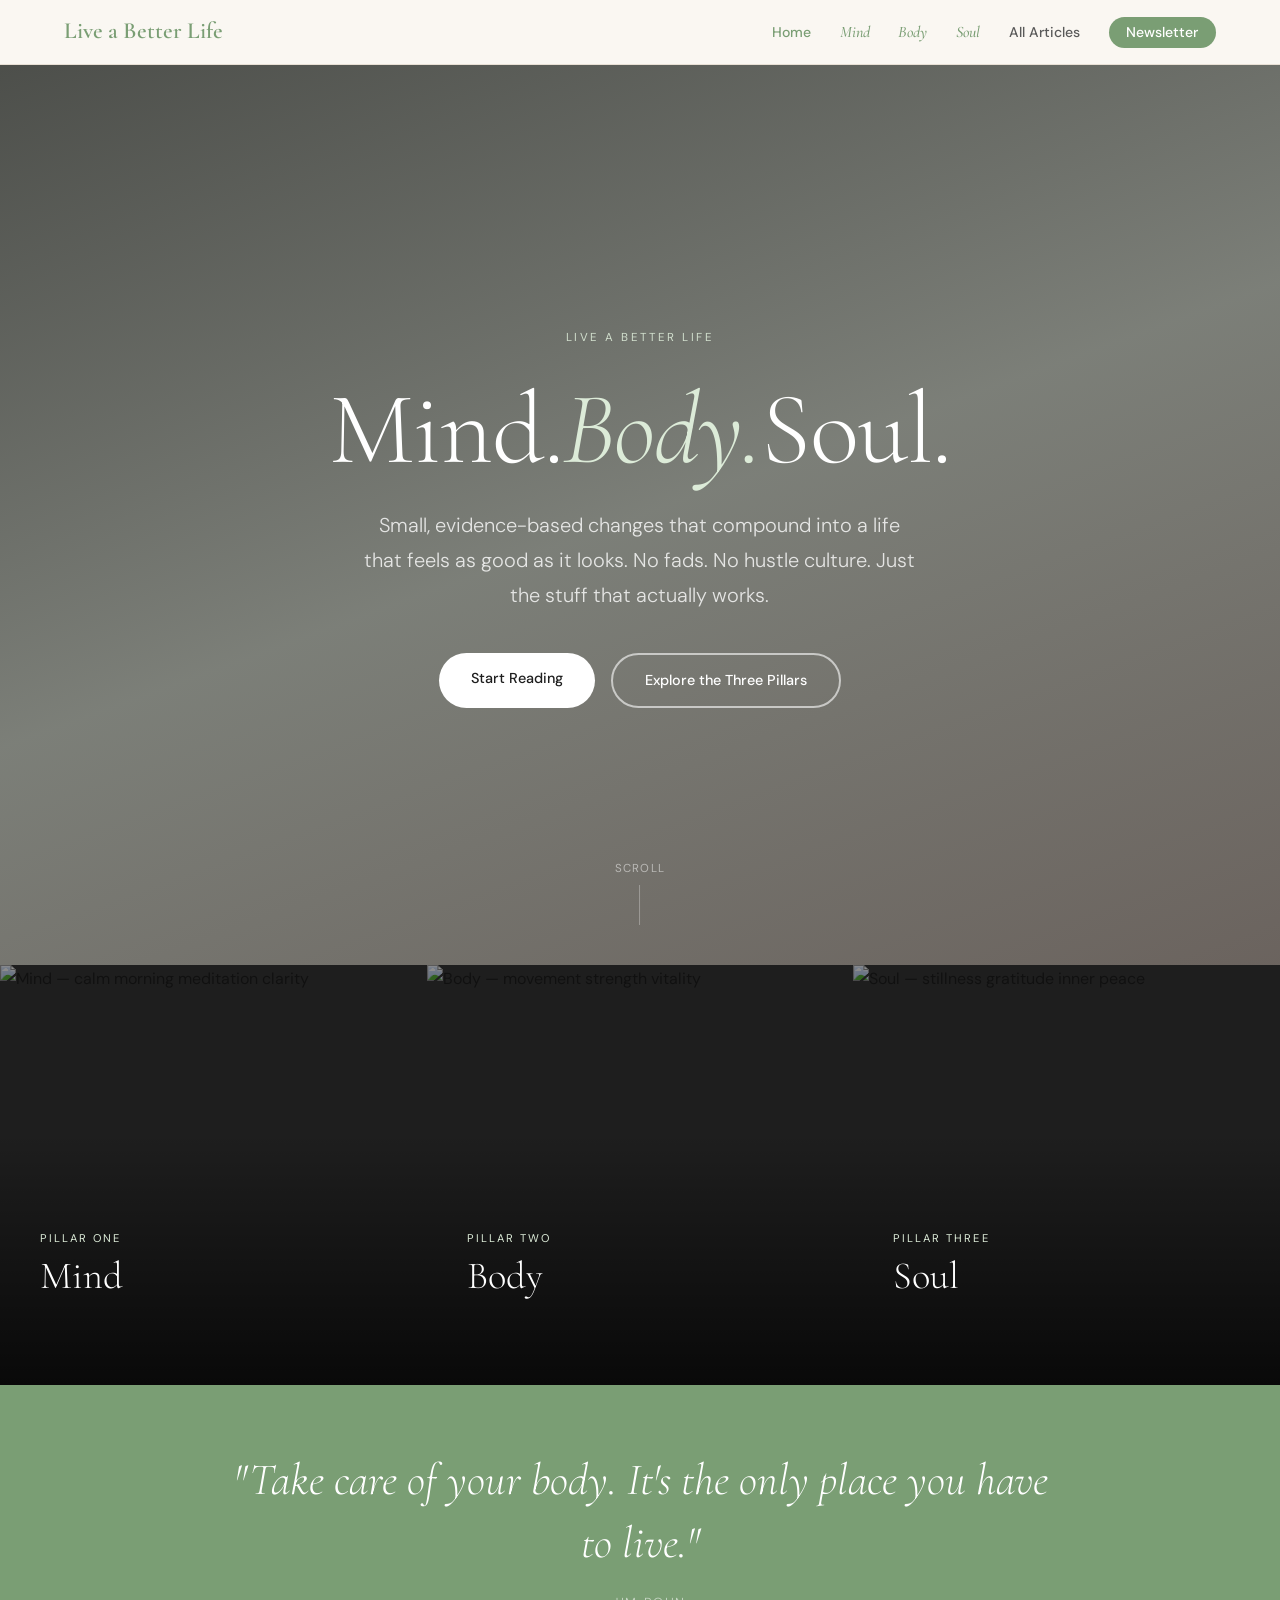
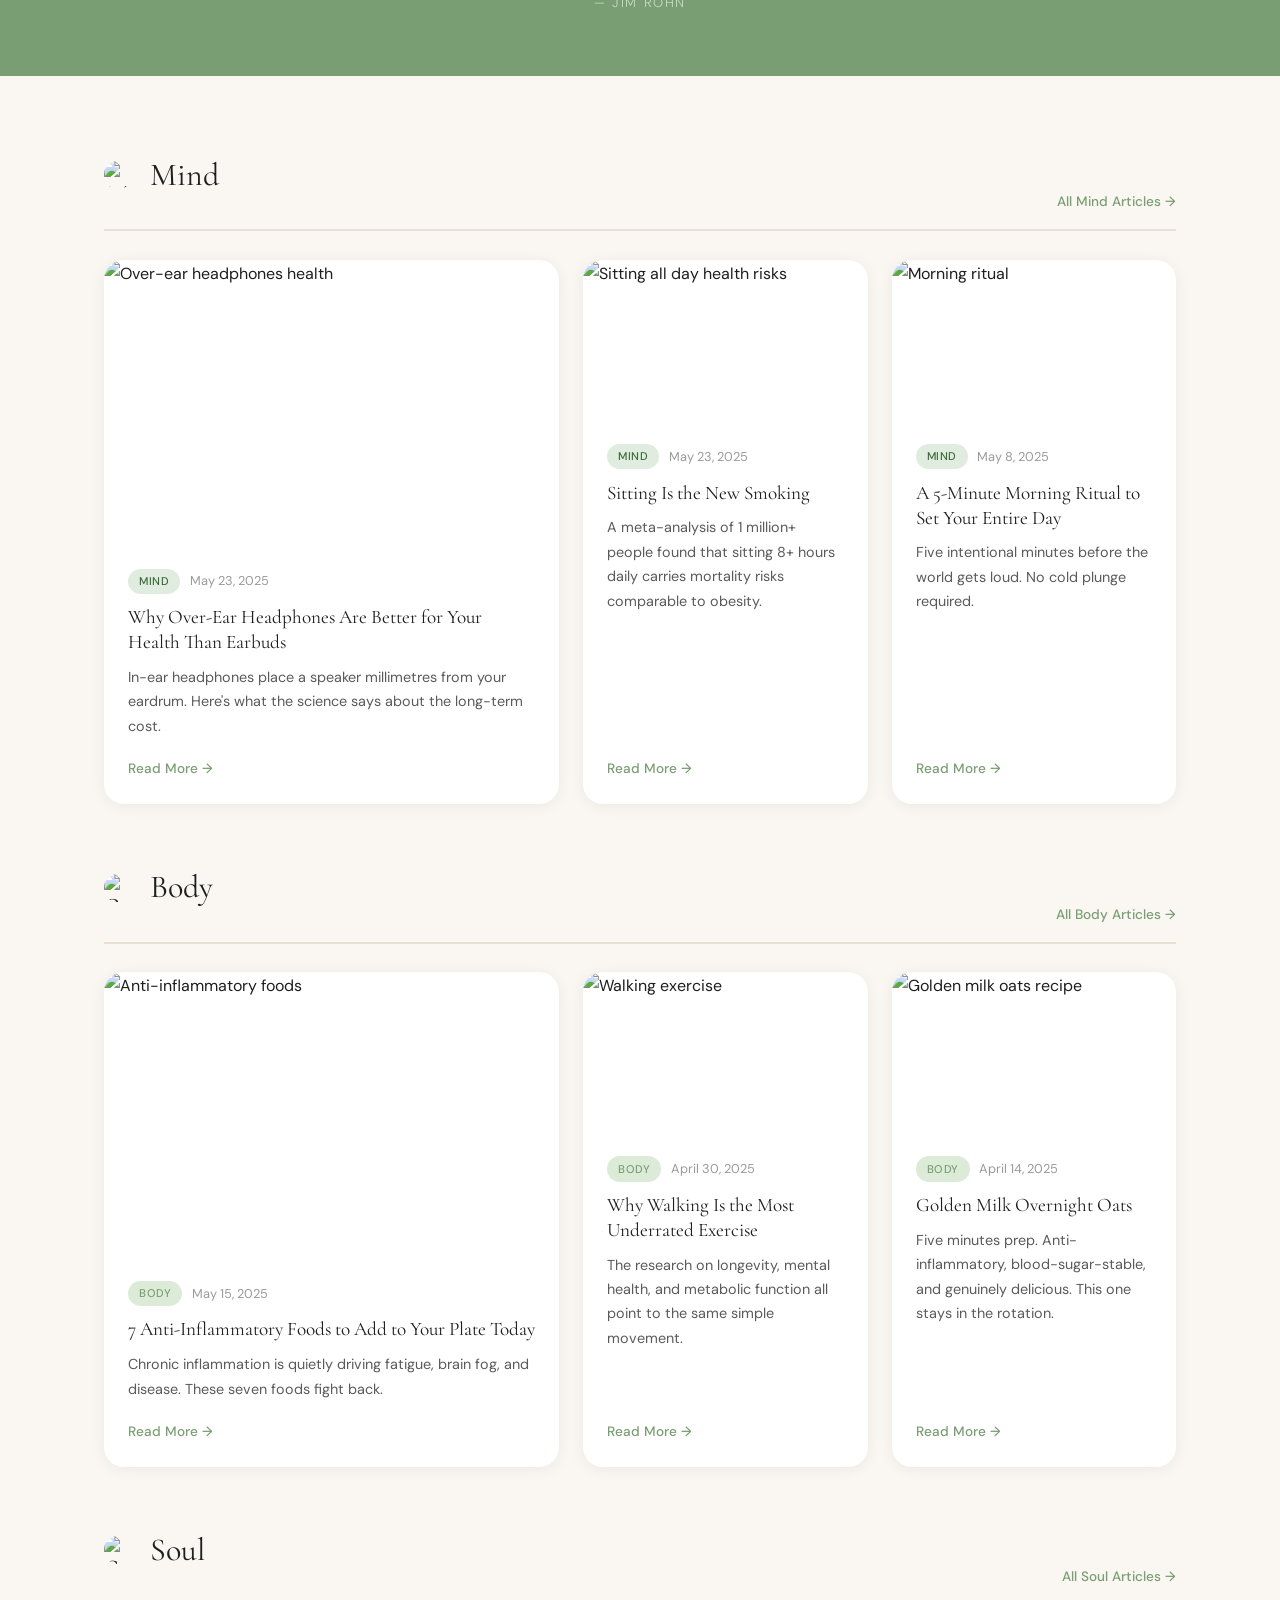
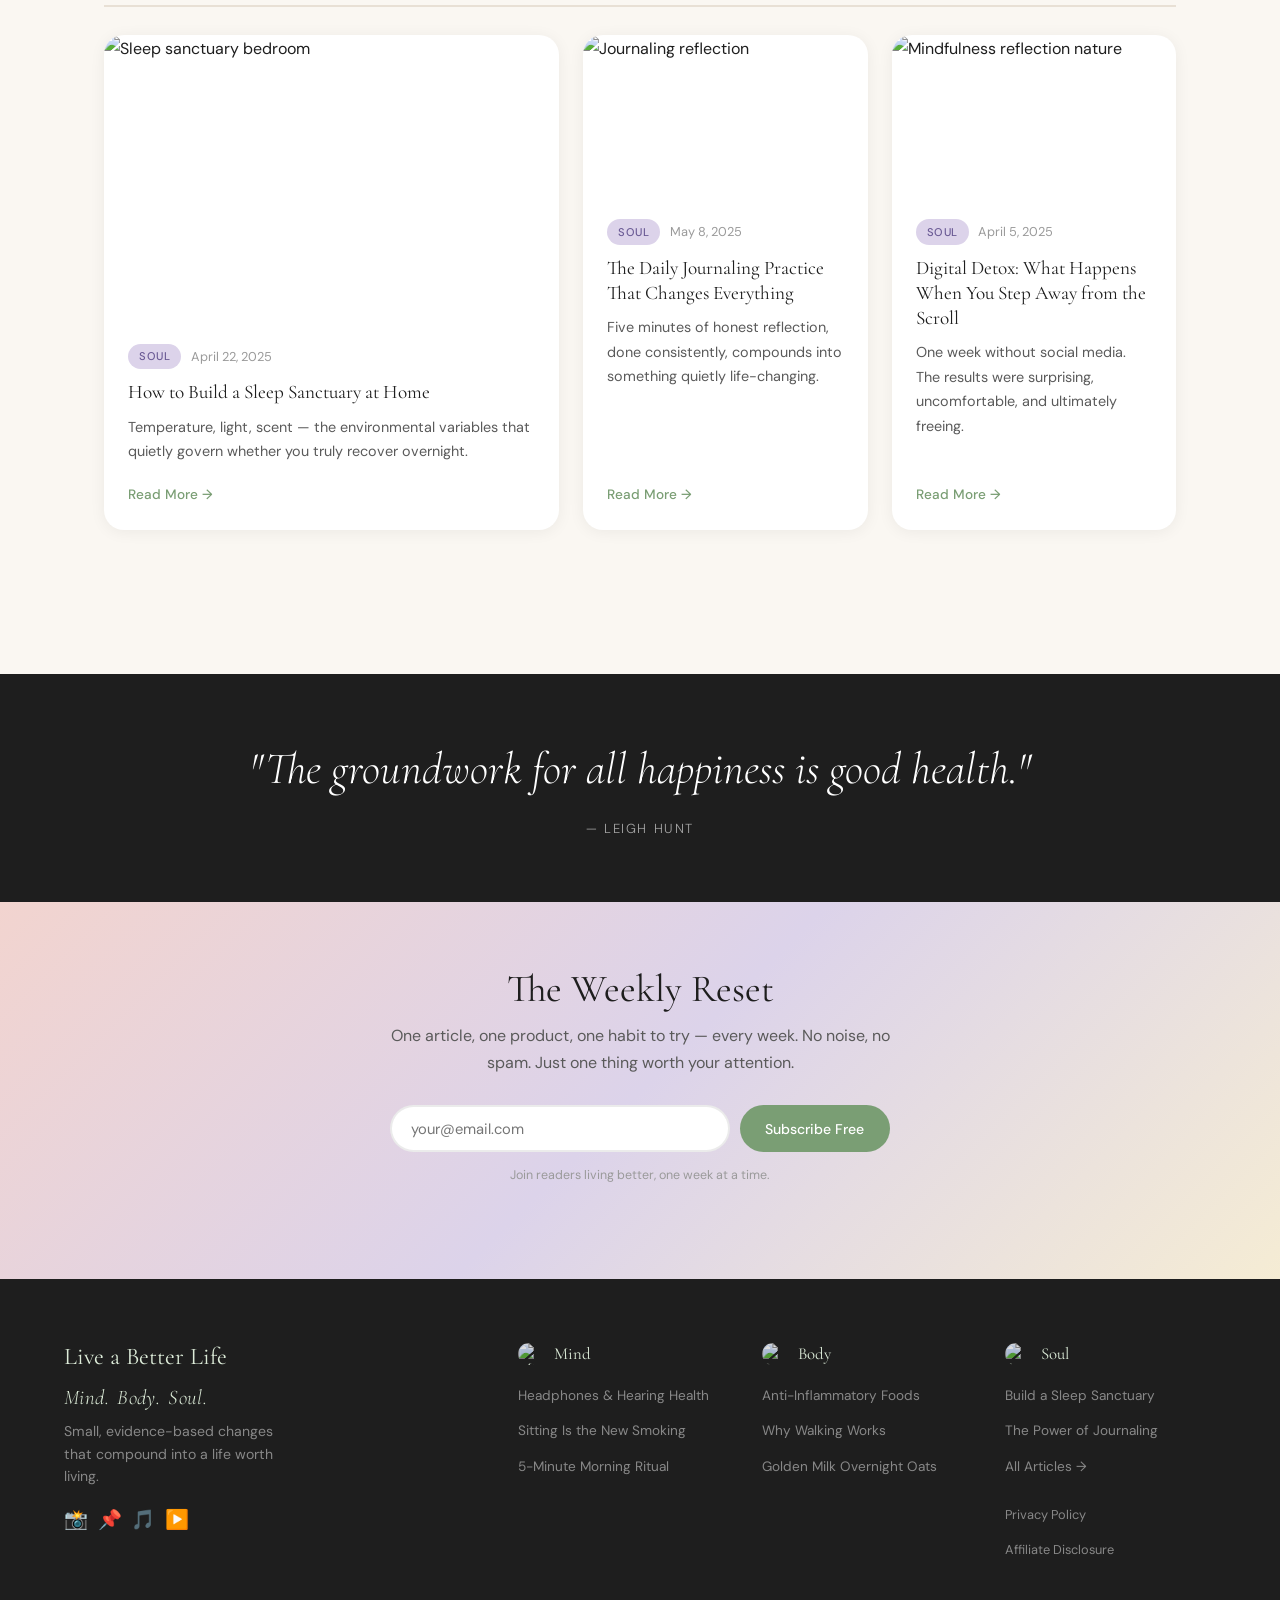
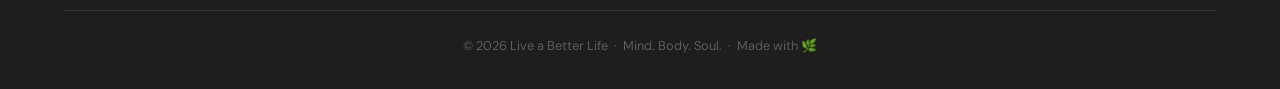
==== index.html @ d1e1efb1 "1.3" ====
<!DOCTYPE html>
<html lang="en">
<head>
  <meta charset="UTF-8" />
  <meta name="viewport" content="width=device-width, initial-scale=1.0" />
  <title>Live a Better Life — Mind. Body. Soul.</title>
  <meta name="description" content="Evidence-based articles on nourishing your mind, strengthening your body, and feeding your soul. Practical wellness for real people." />
  <meta property="og:type" content="website" />
  <meta property="og:title" content="Live a Better Life — Mind. Body. Soul." />
  <meta property="og:description" content="Evidence-based articles on nourishing your mind, strengthening your body, and feeding your soul." />
  <meta property="og:image" content="https://images.unsplash.com/photo-1470252649378-9c29740c9fa8?w=1200&q=80" />
  <meta property="og:site_name" content="Live a Better Life" />
  <meta name="twitter:card" content="summary_large_image" />
  <meta name="twitter:title" content="Live a Better Life — Mind. Body. Soul." />
  <meta name="twitter:description" content="Evidence-based articles on nourishing your mind, strengthening your body, and feeding your soul." />
  <meta name="twitter:image" content="https://images.unsplash.com/photo-1470252649378-9c29740c9fa8?w=1200&q=80" />
  <link rel="icon" href="data:image/svg+xml,<svg xmlns='http://www.w3.org/2000/svg' viewBox='0 0 100 100'><text y='.9em' font-size='90'>🌿</text></svg>" />
  <link rel="stylesheet" href="css/style.css" />
  <link href="https://fonts.googleapis.com/css2?family=Cormorant+Garamond:ital,wght@0,300;0,400;0,600;1,300;1,400&family=DM+Sans:wght@300;400;500&display=swap" rel="stylesheet" />
</head>
<body>

  <!-- NAV -->
  <nav class="nav">
    <div class="nav-inner">
      <a href="index.html" class="nav-logo">Live a Better Life</a>
      <ul class="nav-links">
        <li><a href="index.html" class="active">Home</a></li>
        <li><a href="blog.html?cat=mind" class="nav-mbs">Mind</a></li>
        <li><a href="blog.html?cat=body" class="nav-mbs">Body</a></li>
        <li><a href="blog.html?cat=soul" class="nav-mbs">Soul</a></li>
        <li><a href="blog.html">All Articles</a></li>
        <li><a href="#newsletter" class="nav-cta">Newsletter</a></li>
      </ul>
      <button class="nav-hamburger" id="hamburger">&#9776;</button>
    </div>
  </nav>

  <!-- FULL-SCREEN HERO -->
  <section class="mbs-hero">
    <div class="mbs-hero-bg" style="background-image: url('https://images.unsplash.com/photo-1470252649378-9c29740c9fa8?w=1800&q=85&fit=crop');"></div>
    <div class="mbs-hero-overlay"></div>
    <div class="mbs-hero-content">
      <span class="mbs-eyebrow">Live a Better Life</span>
      <h1>Mind.<em>Body.</em>Soul.</h1>
      <p class="mbs-hero-tagline">Small, evidence-based changes that compound into a life that feels as good as it looks. No fads. No hustle culture. Just the stuff that actually works.</p>
      <div class="mbs-hero-btns">
        <a href="#articles" class="btn-hero-primary">Start Reading</a>
        <a href="#pillars" class="btn-hero-outline">Explore the Three Pillars</a>
      </div>
    </div>
    <div class="mbs-hero-scroll">Scroll</div>
  </section>

  <!-- MIND BODY SOUL PILLARS -->
  <section class="mbs-pillars" id="pillars">

    <a href="blog.html?cat=mind" class="mbs-pillar">
      <img src="https://images.unsplash.com/photo-1506126613408-eca07ce68773?w=900&q=85&fit=crop&crop=center" alt="Mind — calm morning meditation clarity" />
      <div class="mbs-pillar-overlay">
        <p class="mbs-pillar-label">Pillar One</p>
        <h2 class="mbs-pillar-title">Mind</h2>
        <p class="mbs-pillar-desc">How you think determines how you live. Articles on focus, productivity, mental clarity, and the habits that protect your most valuable asset — your attention.</p>
        <span class="mbs-pillar-link">Explore Mind Articles →</span>
      </div>
    </a>

    <a href="blog.html?cat=body" class="mbs-pillar">
      <img src="https://images.unsplash.com/photo-1571019613454-1cb2f99b2d8b?w=900&q=85&fit=crop&crop=center" alt="Body — movement strength vitality" />
      <div class="mbs-pillar-overlay">
        <p class="mbs-pillar-label">Pillar Two</p>
        <h2 class="mbs-pillar-title">Body</h2>
        <p class="mbs-pillar-desc">Your body is the vehicle for everything. Nutrition, movement, sleep, and recovery — the fundamentals that most people overlook and everyone needs.</p>
        <span class="mbs-pillar-link">Explore Body Articles →</span>
      </div>
    </a>

    <a href="blog.html?cat=soul" class="mbs-pillar">
      <img src="https://images.unsplash.com/photo-1474540412665-1cdae210ae6b?w=900&q=85&fit=crop&crop=center" alt="Soul — stillness gratitude inner peace" />
      <div class="mbs-pillar-overlay">
        <p class="mbs-pillar-label">Pillar Three</p>
        <h2 class="mbs-pillar-title">Soul</h2>
        <p class="mbs-pillar-desc">Purpose, gratitude, reflection, and the art of slowing down. The practices that connect you to what matters most — and make the rest feel lighter.</p>
        <span class="mbs-pillar-link">Explore Soul Articles →</span>
      </div>
    </a>

  </section>

  <!-- IMPACT QUOTE -->
  <div class="mbs-quote-strip">
    <blockquote>
      "Take care of your body. It's the only place you have to live."
      <cite>— Jim Rohn</cite>
    </blockquote>
  </div>

  <!-- ARTICLES BY CATEGORY -->
  <section class="mbs-articles-section" id="articles">

    <!-- MIND -->
    <div class="mbs-category-block">
      <div class="mbs-category-header">
        <h2><img src="https://images.unsplash.com/photo-1506126613408-eca07ce68773?w=48&h=48&fit=crop&crop=center" alt="Mind" style="width:28px;height:28px;border-radius:50%;object-fit:cover;vertical-align:middle;margin-right:8px;"> Mind</h2>
        <a href="blog.html?cat=mind" class="mbs-see-all">All Mind Articles →</a>
      </div>
      <div class="mbs-articles-row">
        <a href="blog-post-6.html" class="article-card fade-in">
          <img src="https://images.unsplash.com/photo-1505740420928-5e560c06d30e?w=700&q=80&fit=crop" alt="Over-ear headphones health" />
          <div class="article-card-body">
            <div class="article-card-meta">
              <span class="blog-category work">Mind</span>
              <span class="blog-date">May 23, 2025</span>
            </div>
            <h3>Why Over-Ear Headphones Are Better for Your Health Than Earbuds</h3>
            <p>In-ear headphones place a speaker millimetres from your eardrum. Here's what the science says about the long-term cost.</p>
            <span class="read-more">Read More →</span>
          </div>
        </a>
        <a href="blog-post-7.html" class="article-card fade-in">
          <img src="https://images.unsplash.com/photo-1497366216548-37526070297c?w=500&q=80&fit=crop" alt="Sitting all day health risks" />
          <div class="article-card-body">
            <div class="article-card-meta">
              <span class="blog-category work">Mind</span>
              <span class="blog-date">May 23, 2025</span>
            </div>
            <h3>Sitting Is the New Smoking</h3>
            <p>A meta-analysis of 1 million+ people found that sitting 8+ hours daily carries mortality risks comparable to obesity.</p>
            <span class="read-more">Read More →</span>
          </div>
        </a>
        <a href="blog-post-2.html" class="article-card fade-in">
          <img src="https://images.unsplash.com/photo-1506126613408-eca07ce68773?w=500&q=80&fit=crop" alt="Morning ritual" />
          <div class="article-card-body">
            <div class="article-card-meta">
              <span class="blog-category work">Mind</span>
              <span class="blog-date">May 8, 2025</span>
            </div>
            <h3>A 5-Minute Morning Ritual to Set Your Entire Day</h3>
            <p>Five intentional minutes before the world gets loud. No cold plunge required.</p>
            <span class="read-more">Read More →</span>
          </div>
        </a>
      </div>
    </div>

    <!-- BODY -->
    <div class="mbs-category-block">
      <div class="mbs-category-header">
        <h2><img src="https://images.unsplash.com/photo-1571019613454-1cb2f99b2d8b?w=48&h=48&fit=crop&crop=center" alt="Body" style="width:28px;height:28px;border-radius:50%;object-fit:cover;vertical-align:middle;margin-right:8px;"> Body</h2>
        <a href="blog.html?cat=body" class="mbs-see-all">All Body Articles →</a>
      </div>
      <div class="mbs-articles-row">
        <a href="blog-post-1.html" class="article-card fade-in">
          <img src="https://images.unsplash.com/photo-1512621776951-a57141f2eefd?w=700&q=80&fit=crop" alt="Anti-inflammatory foods" />
          <div class="article-card-body">
            <div class="article-card-meta">
              <span class="blog-category">Body</span>
              <span class="blog-date">May 15, 2025</span>
            </div>
            <h3>7 Anti-Inflammatory Foods to Add to Your Plate Today</h3>
            <p>Chronic inflammation is quietly driving fatigue, brain fog, and disease. These seven foods fight back.</p>
            <span class="read-more">Read More →</span>
          </div>
        </a>
        <a href="blog-post-3.html" class="article-card fade-in">
          <img src="https://images.unsplash.com/photo-1476480862126-209bfaa8edc8?w=500&q=80&fit=crop" alt="Walking exercise" />
          <div class="article-card-body">
            <div class="article-card-meta">
              <span class="blog-category">Body</span>
              <span class="blog-date">April 30, 2025</span>
            </div>
            <h3>Why Walking Is the Most Underrated Exercise</h3>
            <p>The research on longevity, mental health, and metabolic function all point to the same simple movement.</p>
            <span class="read-more">Read More →</span>
          </div>
        </a>
        <a href="blog-post-5.html" class="article-card fade-in">
          <img src="https://images.unsplash.com/photo-1571748982800-fa51082c2224?w=500&q=80&fit=crop" alt="Golden milk oats recipe" />
          <div class="article-card-body">
            <div class="article-card-meta">
              <span class="blog-category">Body</span>
              <span class="blog-date">April 14, 2025</span>
            </div>
            <h3>Golden Milk Overnight Oats</h3>
            <p>Five minutes prep. Anti-inflammatory, blood-sugar-stable, and genuinely delicious. This one stays in the rotation.</p>
            <span class="read-more">Read More →</span>
          </div>
        </a>
      </div>
    </div>

    <!-- SOUL -->
    <div class="mbs-category-block">
      <div class="mbs-category-header">
        <h2><img src="https://images.unsplash.com/photo-1474540412665-1cdae210ae6b?w=48&h=48&fit=crop&crop=center" alt="Soul" style="width:28px;height:28px;border-radius:50%;object-fit:cover;vertical-align:middle;margin-right:8px;"> Soul</h2>
        <a href="blog.html?cat=soul" class="mbs-see-all">All Soul Articles →</a>
      </div>
      <div class="mbs-articles-row">
        <a href="blog-post-4.html" class="article-card fade-in">
          <img src="https://images.unsplash.com/photo-1631049307264-da0ec9d70304?w=700&q=80&fit=crop" alt="Sleep sanctuary bedroom" />
          <div class="article-card-body">
            <div class="article-card-meta">
              <span class="blog-category mindfulness">Soul</span>
              <span class="blog-date">April 22, 2025</span>
            </div>
            <h3>How to Build a Sleep Sanctuary at Home</h3>
            <p>Temperature, light, scent — the environmental variables that quietly govern whether you truly recover overnight.</p>
            <span class="read-more">Read More →</span>
          </div>
        </a>
        <a href="blog-post-2.html" class="article-card fade-in">
          <img src="https://images.unsplash.com/photo-1544716278-ca5e3f4abd8c?w=500&q=80&fit=crop" alt="Journaling reflection" />
          <div class="article-card-body">
            <div class="article-card-meta">
              <span class="blog-category mindfulness">Soul</span>
              <span class="blog-date">May 8, 2025</span>
            </div>
            <h3>The Daily Journaling Practice That Changes Everything</h3>
            <p>Five minutes of honest reflection, done consistently, compounds into something quietly life-changing.</p>
            <span class="read-more">Read More →</span>
          </div>
        </a>
        <a href="blog-post-4.html" class="article-card fade-in">
          <img src="https://images.unsplash.com/photo-1499209974431-9dddcece7f88?w=500&q=80&fit=crop" alt="Mindfulness reflection nature" />
          <div class="article-card-body">
            <div class="article-card-meta">
              <span class="blog-category mindfulness">Soul</span>
              <span class="blog-date">April 5, 2025</span>
            </div>
            <h3>Digital Detox: What Happens When You Step Away from the Scroll</h3>
            <p>One week without social media. The results were surprising, uncomfortable, and ultimately freeing.</p>
            <span class="read-more">Read More →</span>
          </div>
        </a>
      </div>
    </div>

  </section>

  <!-- SECOND QUOTE -->
  <div class="mbs-quote-strip" style="background: var(--charcoal);">
    <blockquote>
      "The groundwork for all happiness is good health."
      <cite>— Leigh Hunt</cite>
    </blockquote>
  </div>

  <!-- NEWSLETTER -->
  <section class="newsletter" id="newsletter">
    <div class="newsletter-inner">
      <h2>The Weekly Reset</h2>
      <p>One article, one product, one habit to try — every week. No noise, no spam. Just one thing worth your attention.</p>
      <form class="newsletter-form" onsubmit="handleSubscribe(event)">
        <input type="email" placeholder="your@email.com" required />
        <button type="submit" class="btn btn-primary">Subscribe Free</button>
      </form>
      <p class="newsletter-note">Join readers living better, one week at a time.</p>
    </div>
  </section>

    <footer class="footer">
    <div class="footer-grid">
      <div class="footer-brand">
        <h3>Live a Better Life</h3>
        <p class="footer-tagline">
          <span class="footer-mbs">Mind.</span>
          <span class="footer-mbs">Body.</span>
          <span class="footer-mbs">Soul.</span>
        </p>
        <p class="footer-sub">Small, evidence-based changes that compound into a life worth living.</p>
        <div class="social-links">
          <a href="#" aria-label="Instagram">📸</a>
          <a href="#" aria-label="Pinterest">📌</a>
          <a href="#" aria-label="TikTok">🎵</a>
          <a href="#" aria-label="YouTube">▶️</a>
        </div>
      </div>

      <div class="footer-col">
        <h4 class="footer-col-heading"><img src="https://images.unsplash.com/photo-1506126613408-eca07ce68773?w=48&h=48&fit=crop&crop=center" alt="Mind" style="width:22px;height:22px;border-radius:50%;object-fit:cover;vertical-align:middle;margin-right:6px;opacity:0.85;"> Mind</h4>
        <ul>
          <li><a href="blog-post-6.html">Headphones &amp; Hearing Health</a></li>
          <li><a href="blog-post-7.html">Sitting Is the New Smoking</a></li>
          <li><a href="blog-post-2.html">5-Minute Morning Ritual</a></li>
        </ul>
      </div>

      <div class="footer-col">
        <h4 class="footer-col-heading"><img src="https://images.unsplash.com/photo-1571019613454-1cb2f99b2d8b?w=48&h=48&fit=crop&crop=center" alt="Body" style="width:22px;height:22px;border-radius:50%;object-fit:cover;vertical-align:middle;margin-right:6px;opacity:0.85;"> Body</h4>
        <ul>
          <li><a href="blog-post-1.html">Anti-Inflammatory Foods</a></li>
          <li><a href="blog-post-3.html">Why Walking Works</a></li>
          <li><a href="blog-post-5.html">Golden Milk Overnight Oats</a></li>
        </ul>
      </div>

      <div class="footer-col">
        <h4 class="footer-col-heading"><img src="https://images.unsplash.com/photo-1474540412665-1cdae210ae6b?w=48&h=48&fit=crop&crop=center" alt="Soul" style="width:22px;height:22px;border-radius:50%;object-fit:cover;vertical-align:middle;margin-right:6px;opacity:0.85;"> Soul</h4>
        <ul>
          <li><a href="blog-post-4.html">Build a Sleep Sanctuary</a></li>
          <li><a href="blog-post-2.html">The Power of Journaling</a></li>
          <li><a href="blog.html">All Articles →</a></li>
          <li style="margin-top:0.8rem"><span style="color:#888;font-size:0.8rem">Privacy Policy</span></li>
          <li><span style="color:#888;font-size:0.8rem">Affiliate Disclosure</span></li>
        </ul>
      </div>
    </div>
    <div class="footer-bottom">
      <p>© 2026 Live a Better Life &nbsp;·&nbsp; Mind. Body. Soul. &nbsp;·&nbsp; Made with 🌿</p>
    </div>
  </footer>

  <script src="js/main.js"></script>
</body>
</html>
---- css/style.css ----
/* ========================================
   LIVE A BETTER LIFE — Editorial Magazine Theme
   ======================================== */

:root {
  --sage:        #b5c9b0;
  --sage-light:  #dcebd8;
  --sage-dark:   #7a9e74;
  --blush:       #f2d4cf;
  --blush-deep:  #e8b5ae;
  --butter:      #f5ecd4;
  --lavender:    #dcd3ea;
  --cream:       #faf7f2;
  --white:       #ffffff;
  --charcoal:    #1e1e1e;
  --mid:         #5a5a5a;
  --light:       #9a9a9a;
  --border:      #e8e0d5;

  --font-display: 'Cormorant Garamond', Georgia, serif;
  --font-body:    'DM Sans', sans-serif;

  --radius:    10px;
  --radius-lg: 20px;
  --shadow:    0 2px 16px rgba(0,0,0,0.06);
  --shadow-lg: 0 8px 40px rgba(0,0,0,0.10);

  --max-w: 1200px;
}

/* RESET */
*, *::before, *::after { box-sizing: border-box; margin: 0; padding: 0; }
html { scroll-behavior: smooth; }
body { font-family: var(--font-body); background: var(--cream); color: var(--charcoal); line-height: 1.7; font-size: 16px; }
img { max-width: 100%; display: block; }
a { color: inherit; text-decoration: none; }
ul { list-style: none; }

/* ========== TYPOGRAPHY ========== */
h1,h2,h3,h4 { font-family: var(--font-display); font-weight: 400; line-height: 1.2; color: var(--charcoal); }
h1 { font-size: clamp(2.2rem, 5vw, 3.8rem); }
h2 { font-size: clamp(1.6rem, 3vw, 2.6rem); }
h3 { font-size: clamp(1.2rem, 2vw, 1.7rem); }
h4 { font-size: 1.1rem; }
em { font-style: italic; color: var(--sage-dark); }
p  { color: var(--mid); }

/* ========== BUTTONS ========== */
.btn {
  display: inline-block;
  padding: 0.7rem 1.6rem;
  border-radius: 100px;
  font-family: var(--font-body);
  font-size: 0.88rem;
  font-weight: 500;
  cursor: pointer;
  border: none;
  transition: all 0.22s ease;
  white-space: nowrap;
}
.btn-primary { background: var(--sage-dark); color: white; }
.btn-primary:hover { background: #5d7d58; transform: translateY(-1px); box-shadow: 0 6px 18px rgba(122,158,116,0.32); }
.btn-outline { background: transparent; border: 2px solid var(--sage-dark); color: var(--sage-dark); }
.btn-outline:hover { background: var(--sage-dark); color: white; }

/* ========== NAV ========== */
.nav {
  position: sticky; top: 0; z-index: 100;
  background: rgba(250,247,242,0.94);
  backdrop-filter: blur(14px);
  border-bottom: 1px solid var(--border);
  padding: 0 5%;
}
.nav-inner {
  max-width: var(--max-w);
  margin: 0 auto;
  display: flex;
  align-items: center;
  justify-content: space-between;
  height: 64px;
  gap: 1rem;
}
.nav-logo {
  font-family: var(--font-display);
  font-size: 1.45rem;
  font-weight: 600;
  color: var(--sage-dark);
  white-space: nowrap;
}
.nav-links { display: flex; align-items: center; gap: 1.8rem; }
.nav-links a { font-size: 0.88rem; color: var(--mid); font-weight: 500; transition: color 0.2s; }
.nav-links a:hover, .nav-links a.active { color: var(--sage-dark); }
.nav-cta { background: var(--sage-dark); color: white !important; padding: 0.4rem 1.1rem; border-radius: 100px; }
.nav-cta:hover { background: #5d7d58 !important; }
.nav-hamburger { display: none; background: none; border: none; font-size: 1.5rem; cursor: pointer; color: var(--charcoal); }

/* ========== SITE WRAPPER ========== */
.site-wrap { max-width: var(--max-w); margin: 0 auto; padding: 0 5%; }

/* ========== HOMEPAGE WELCOME HERO ========== */
.welcome-hero {
  background: linear-gradient(135deg, var(--sage-light) 0%, var(--butter) 50%, var(--blush) 100%);
  padding: 5rem 5% 4rem;
  text-align: center;
}
.welcome-hero-inner { max-width: 680px; margin: 0 auto; }
.hero-tag {
  display: inline-block;
  background: white;
  color: var(--sage-dark);
  font-size: 0.75rem;
  font-weight: 500;
  padding: 0.3rem 0.9rem;
  border-radius: 100px;
  margin-bottom: 1.2rem;
  letter-spacing: 0.06em;
  text-transform: uppercase;
}
.welcome-hero h1 { margin-bottom: 1rem; }
.welcome-hero p { font-size: 1.1rem; margin-bottom: 2rem; max-width: 520px; margin-left: auto; margin-right: auto; }
.welcome-hero-btns { display: flex; gap: 1rem; justify-content: center; flex-wrap: wrap; }

/* ========== CATEGORY NAV STRIP ========== */
.category-strip {
  background: white;
  border-bottom: 1px solid var(--border);
  padding: 0 5%;
  overflow-x: auto;
}
.category-strip-inner {
  max-width: var(--max-w);
  margin: 0 auto;
  display: flex;
  gap: 0;
}
.cat-tab {
  padding: 1rem 1.4rem;
  font-size: 0.85rem;
  font-weight: 500;
  color: var(--mid);
  border-bottom: 3px solid transparent;
  white-space: nowrap;
  cursor: pointer;
  transition: all 0.2s;
  background: none;
  border-top: none;
  border-left: none;
  border-right: none;
  font-family: var(--font-body);
}
.cat-tab:hover { color: var(--sage-dark); }
.cat-tab.active { color: var(--sage-dark); border-bottom-color: var(--sage-dark); }

/* ========== FEATURED ARTICLE (homepage) ========== */
.featured-section { padding: 3.5rem 5% 2rem; }
.featured-section-inner { max-width: var(--max-w); margin: 0 auto; }
.section-label {
  font-size: 0.72rem;
  font-weight: 500;
  letter-spacing: 0.1em;
  text-transform: uppercase;
  color: var(--sage-dark);
  margin-bottom: 1.5rem;
  display: flex;
  align-items: center;
  gap: 0.6rem;
}
.section-label::after { content: ''; flex: 1; height: 1px; background: var(--border); }

.featured-article {
  display: grid;
  grid-template-columns: 1fr 1fr;
  gap: 3rem;
  align-items: center;
  background: white;
  border-radius: var(--radius-lg);
  overflow: hidden;
  box-shadow: var(--shadow);
  margin-bottom: 3rem;
}
.featured-article img { width: 100%; height: 420px; object-fit: cover; }
.featured-article-content { padding: 2.5rem; }
.featured-article-content .blog-category { margin-bottom: 0.8rem; display: inline-block; }
.featured-article-content h2 { margin-bottom: 1rem; font-size: clamp(1.5rem, 2.5vw, 2rem); }
.featured-article-content p { margin-bottom: 1.5rem; font-size: 1rem; line-height: 1.75; }
.article-meta-row { display: flex; align-items: center; gap: 1rem; margin-bottom: 1.2rem; }
.blog-date { font-size: 0.8rem; color: var(--light); }
.read-time { font-size: 0.8rem; color: var(--light); }

/* ========== ARTICLES GRID ========== */
.articles-grid-section { padding: 0 5% 4rem; }
.articles-grid-inner { max-width: var(--max-w); margin: 0 auto; }
.articles-grid {
  display: grid;
  grid-template-columns: repeat(auto-fill, minmax(320px, 1fr));
  gap: 2rem;
}
.article-card {
  background: white;
  border-radius: var(--radius-lg);
  overflow: hidden;
  box-shadow: var(--shadow);
  transition: transform 0.25s, box-shadow 0.25s;
  display: flex;
  flex-direction: column;
}
.article-card:hover { transform: translateY(-4px); box-shadow: var(--shadow-lg); }
.article-card img { width: 100%; aspect-ratio: 16/9; object-fit: cover; }
.article-card-body { padding: 1.5rem; flex: 1; display: flex; flex-direction: column; }
.article-card-meta { display: flex; align-items: center; gap: 0.6rem; margin-bottom: 0.7rem; }
.article-card-body h3 { margin-bottom: 0.6rem; font-size: 1.2rem; line-height: 1.3; }
.article-card-body p { font-size: 0.9rem; margin-bottom: 1.2rem; flex: 1; }
.read-more {
  color: var(--sage-dark);
  font-size: 0.85rem;
  font-weight: 500;
  display: inline-flex;
  align-items: center;
  gap: 0.3rem;
  transition: gap 0.2s;
}
.read-more:hover { gap: 0.6rem; }

/* ========== BLOG CATEGORY PILL ========== */
.blog-category {
  display: inline-block;
  background: var(--sage-light);
  color: var(--sage-dark);
  font-size: 0.7rem;
  padding: 0.2rem 0.7rem;
  border-radius: 100px;
  font-weight: 500;
  text-transform: uppercase;
  letter-spacing: 0.04em;
}
.blog-category.mindfulness { background: var(--lavender); color: #6b5b95; }
.blog-category.movement, .blog-category.exercise { background: #d4eaf2; color: #2e7a9e; }
.blog-category.recipes { background: var(--butter); color: #a0742a; }
.blog-category.rest { background: var(--blush); color: #9b5d56; }
.blog-category.work { background: #e0ece0; color: #3d6b38; }

/* ========== NEWSLETTER STRIP ========== */
.newsletter {
  background: linear-gradient(135deg, var(--blush) 0%, var(--lavender) 50%, var(--butter) 100%);
  padding: 4rem 5%;
  text-align: center;
}
.newsletter-inner { max-width: 500px; margin: 0 auto; }
.newsletter h2 { margin-bottom: 0.6rem; }
.newsletter p { margin-bottom: 1.8rem; }
.newsletter-form { display: flex; gap: 0.6rem; flex-wrap: wrap; justify-content: center; }
.newsletter-form input {
  flex: 1; min-width: 220px;
  padding: 0.72rem 1.2rem;
  border: 2px solid rgba(0,0,0,0.08);
  border-radius: 100px;
  font-family: var(--font-body);
  font-size: 0.92rem;
  background: white;
  outline: none;
  transition: border-color 0.2s;
}
.newsletter-form input:focus { border-color: var(--sage-dark); }
.newsletter-note { margin-top: 0.8rem; font-size: 0.78rem; color: var(--light); }

/* ========== FOOTER ========== */
.footer { background: var(--charcoal); color: #ccc; padding: 4rem 5% 2rem; }
.footer-grid {
  display: grid;
  grid-template-columns: 2fr 1fr 1fr 1fr;
  gap: 2rem;
  max-width: var(--max-w);
  margin: 0 auto 3rem;
}
.footer-brand h3 { font-family: var(--font-display); color: var(--sage-light); font-size: 1.5rem; margin-bottom: 0.5rem; }
.footer-brand p  { color: #888; font-size: 0.88rem; }
.social-links { display: flex; gap: 0.6rem; margin-top: 1rem; }
.social-links a { font-size: 1.2rem; transition: transform 0.2s; }
.social-links a:hover { transform: scale(1.2); }
.footer-col h4 { color: var(--sage-light); margin-bottom: 1rem; font-family: var(--font-display); font-size: 1.05rem; }
.footer-col ul { display: flex; flex-direction: column; gap: 0.5rem; }
.footer-col a  { font-size: 0.85rem; color: #888; transition: color 0.2s; }
.footer-col a:hover { color: var(--sage-light); }
.footer-bottom { border-top: 1px solid #333; padding-top: 1.5rem; text-align: center; font-size: 0.8rem; color: #555; max-width: var(--max-w); margin: 0 auto; }
.footer-bottom a { color: #777; }
.footer-bottom a:hover { color: var(--sage-light); }

/* ========== BLOG LISTING PAGE ========== */
.page-hero {
  text-align: center;
  padding: 4rem 5% 3rem;
  background: linear-gradient(180deg, var(--butter) 0%, var(--cream) 100%);
}
.page-hero h1 { margin: 0.7rem 0; }
.page-hero p { font-size: 1rem; max-width: 480px; margin: 0 auto; }

.blog-listing { padding: 3rem 5% 5rem; }
.blog-listing-inner { max-width: var(--max-w); margin: 0 auto; }
.filter-bar { display: flex; gap: 0.5rem; flex-wrap: wrap; margin-bottom: 2.5rem; }
.filter-btn {
  padding: 0.42rem 1.05rem;
  border-radius: 100px;
  border: 2px solid var(--border);
  background: white;
  font-family: var(--font-body);
  font-size: 0.83rem;
  font-weight: 500;
  cursor: pointer;
  color: var(--mid);
  transition: all 0.2s;
}
.filter-btn:hover { border-color: var(--sage-dark); color: var(--sage-dark); }
.filter-btn.active { background: var(--sage-dark); border-color: var(--sage-dark); color: white; }

/* ========== ARTICLE PAGE ========== */
.article-hero { position: relative; max-height: 500px; overflow: hidden; }
.article-hero img { width: 100%; height: 500px; object-fit: cover; }
.article-hero-overlay {
  position: absolute; inset: 0;
  background: linear-gradient(to bottom, rgba(0,0,0,0.02) 0%, rgba(0,0,0,0.6) 100%);
  display: flex; align-items: flex-end;
  padding: 3rem 5%;
}
.article-hero-text { max-width: 820px; }
.article-hero-text .blog-category { margin-bottom: 0.8rem; display: inline-block; }
.article-hero-text h1 { font-family: var(--font-display); color: white; font-size: clamp(1.8rem, 4vw, 3rem); line-height: 1.2; margin-bottom: 0.6rem; }
.article-meta { color: rgba(255,255,255,0.72); font-size: 0.83rem; }

/* Article layout: body + no sidebar (inline products instead) */
.article-layout { max-width: 760px; margin: 0 auto; padding: 3.5rem 5%; }

.article-body p { font-size: 1.05rem; line-height: 1.88; color: #484848; margin-bottom: 1.4rem; }
.article-body h2 { font-size: 1.65rem; margin: 2.5rem 0 0.8rem; }
.article-body h3 { font-size: 1.2rem; margin: 1.8rem 0 0.5rem; }
.article-body ul, .article-body ol { padding-left: 1.4rem; margin-bottom: 1.4rem; }
.article-body li { font-size: 1.05rem; line-height: 1.8; color: #484848; margin-bottom: 0.4rem; }

.article-pullquote {
  border-left: 4px solid var(--sage-dark);
  background: var(--sage-light);
  padding: 1.2rem 1.8rem;
  margin: 2rem 0;
  border-radius: 0 var(--radius) var(--radius) 0;
}
.article-pullquote p { font-family: var(--font-display); font-size: 1.22rem; font-style: italic; color: var(--sage-dark) !important; margin: 0 !important; }

.article-inline-img { width: 100%; border-radius: var(--radius); margin: 2rem 0; object-fit: cover; max-height: 400px; }

/* ===== INLINE PRODUCT RECOMMENDATION ===== */
.inline-product {
  display: flex;
  gap: 1.2rem;
  background: white;
  border: 2px solid var(--sage-light);
  border-radius: var(--radius-lg);
  padding: 1.4rem;
  margin: 2.2rem 0;
  align-items: center;
  box-shadow: var(--shadow);
  transition: box-shadow 0.2s, transform 0.2s;
}
.inline-product:hover { box-shadow: var(--shadow-lg); transform: translateY(-2px); }
.inline-product-img { width: 110px; min-width: 110px; height: 110px; object-fit: cover; border-radius: var(--radius); }
.inline-product-info { flex: 1; }
.inline-product-label {
  font-size: 0.68rem;
  text-transform: uppercase;
  letter-spacing: 0.08em;
  color: var(--sage-dark);
  font-weight: 600;
  margin-bottom: 0.3rem;
}
.inline-product-info h4 { font-size: 1.05rem; margin-bottom: 0.3rem; }
.inline-product-info p { font-size: 0.85rem; margin-bottom: 0.8rem; line-height: 1.55; }
.inline-product-btn {
  display: inline-block;
  padding: 0.42rem 1.1rem;
  background: var(--sage-dark);
  color: white;
  border-radius: 100px;
  font-size: 0.8rem;
  font-weight: 500;
  transition: background 0.2s;
}
.inline-product-btn:hover { background: #5d7d58; }
.affiliate-micro { font-size: 0.7rem; color: var(--light); margin-top: 0.3rem; }

/* End-of-article CTA */
.article-end-cta {
  background: linear-gradient(135deg, var(--butter) 0%, var(--blush) 100%);
  border-radius: var(--radius-lg);
  padding: 2.2rem;
  margin: 2.5rem 0;
  text-align: center;
}
.article-end-cta h3 { margin-bottom: 0.5rem; }
.article-end-cta p  { margin-bottom: 1.3rem; font-size: 0.95rem; }

.article-tags { display: flex; gap: 0.5rem; flex-wrap: wrap; margin: 2rem 0 1rem; }
.article-tag-item { background: var(--lavender); color: #6b5b95; font-size: 0.75rem; padding: 0.22rem 0.75rem; border-radius: 100px; }

/* Article prev/next nav */
.article-nav { display: grid; grid-template-columns: 1fr 1fr; gap: 1rem; max-width: 760px; margin: 0 auto 4rem; padding: 0 5%; }
.article-nav-card { background: white; border-radius: var(--radius); padding: 1.1rem 1.3rem; box-shadow: var(--shadow); transition: transform 0.2s; }
.article-nav-card:hover { transform: translateY(-2px); }
.article-nav-card span { font-size: 0.72rem; color: var(--light); display: block; margin-bottom: 0.3rem; }
.article-nav-card p { font-family: var(--font-display); font-size: 1rem; color: var(--charcoal); margin: 0; }
.article-nav-card.next { text-align: right; }

/* Affiliate disclosure */
.affiliate-notice {
  background: var(--butter);
  border-left: 4px solid var(--sage-dark);
  padding: 0.85rem 5%;
  font-size: 0.83rem;
  color: var(--mid);
}
.affiliate-notice strong { color: var(--charcoal); }
.affiliate-footer-note { text-align: center; padding: 0.9rem 5%; font-size: 0.76rem; color: var(--light); background: var(--cream); border-top: 1px solid var(--border); }

/* ========== RESPONSIVE ========== */
@media (max-width: 900px) {
  .featured-article { grid-template-columns: 1fr; }
  .featured-article img { height: 280px; }
  .footer-grid { grid-template-columns: 1fr 1fr; }
  .inline-product { flex-direction: column; }
  .inline-product-img { width: 100%; height: 180px; min-width: unset; }
}
@media (max-width: 600px) {
  .nav-links { display: none; flex-direction: column; position: absolute; top: 64px; left: 0; right: 0; background: var(--cream); padding: 1.2rem 5%; border-bottom: 1px solid var(--border); gap: 1rem; z-index: 99; }
  .nav-links.open { display: flex; }
  .nav-hamburger { display: block; }
  .footer-grid { grid-template-columns: 1fr; }
  .articles-grid { grid-template-columns: 1fr; }
  .article-nav { grid-template-columns: 1fr; }
}

/* Fade-in animation */
.fade-in { opacity: 0; transform: translateY(20px); transition: opacity 0.55s ease, transform 0.55s ease; }
.fade-in.visible { opacity: 1; transform: translateY(0); }

/* ========== ARTICLE REFERENCES ========== */
.article-references {
  margin: 2.5rem 0;
  padding: 2rem;
  background: var(--butter);
  border-radius: var(--radius);
  border: 1px solid var(--border);
}
.article-references h3 {
  font-size: 1.1rem;
  margin-bottom: 1rem;
  color: var(--charcoal);
}
.article-references ol {
  padding-left: 1.3rem;
  display: flex;
  flex-direction: column;
  gap: 0.6rem;
}
.article-references li {
  font-size: 0.82rem !important;
  color: var(--mid) !important;
  line-height: 1.6 !important;
  margin: 0 !important;
}
.article-references em { font-style: italic; color: var(--charcoal); }
.article-references a { color: var(--sage-dark); text-decoration: underline; font-size: 0.82rem; }

/* ========================================
   MIND BODY SOUL — Homepage Redesign
   ======================================== */

/* Full-screen hero */
.mbs-hero {
  position: relative;
  height: 100vh;
  min-height: 600px;
  overflow: hidden;
  display: flex;
  align-items: center;
  justify-content: center;
}
.mbs-hero-bg {
  position: absolute;
  inset: 0;
  background-image: url('https://images.unsplash.com/photo-1506126613408-eca07ce68773?w=1800&q=90&fit=crop');
  background-size: cover;
  background-position: center 30%;
  transform: scale(1.04);
  animation: heroZoom 14s ease-in-out infinite alternate;
}
@keyframes heroZoom {
  from { transform: scale(1.04); }
  to   { transform: scale(1.0); }
}
.mbs-hero-overlay {
  position: absolute;
  inset: 0;
  background: linear-gradient(
    160deg,
    rgba(10,14,10,0.72) 0%,
    rgba(20,28,20,0.55) 50%,
    rgba(30,20,15,0.65) 100%
  );
}
.mbs-hero-content {
  position: relative;
  z-index: 2;
  text-align: center;
  padding: 2rem 5%;
  max-width: 860px;
}
.mbs-eyebrow {
  display: inline-block;
  font-size: 0.72rem;
  letter-spacing: 0.22em;
  text-transform: uppercase;
  color: var(--sage-light);
  margin-bottom: 1.8rem;
  opacity: 0.9;
}
.mbs-hero-content h1 {
  color: white;
  font-size: clamp(3rem, 8vw, 6.5rem);
  line-height: 1.05;
  font-weight: 300;
  margin-bottom: 1.5rem;
  letter-spacing: -0.01em;
}
.mbs-hero-content h1 em {
  color: var(--sage-light);
  font-style: italic;
}
.mbs-hero-tagline {
  color: rgba(255,255,255,0.80);
  font-size: clamp(1rem, 2vw, 1.25rem);
  max-width: 560px;
  margin: 0 auto 2.5rem;
  line-height: 1.75;
  font-weight: 300;
}
.mbs-hero-btns {
  display: flex;
  gap: 1rem;
  justify-content: center;
  flex-wrap: wrap;
}
.btn-hero-primary {
  background: white;
  color: var(--charcoal);
  padding: 0.85rem 2rem;
  border-radius: 100px;
  font-weight: 500;
  font-size: 0.9rem;
  transition: all 0.2s;
}
.btn-hero-primary:hover {
  background: var(--sage-light);
  transform: translateY(-2px);
  box-shadow: 0 8px 24px rgba(0,0,0,0.2);
}
.btn-hero-outline {
  background: transparent;
  color: white;
  border: 2px solid rgba(255,255,255,0.6);
  padding: 0.85rem 2rem;
  border-radius: 100px;
  font-size: 0.9rem;
  font-weight: 500;
  transition: all 0.2s;
}
.btn-hero-outline:hover {
  border-color: white;
  background: rgba(255,255,255,0.1);
}
.mbs-hero-scroll {
  position: absolute;
  bottom: 2.5rem;
  left: 50%;
  transform: translateX(-50%);
  z-index: 2;
  display: flex;
  flex-direction: column;
  align-items: center;
  gap: 0.4rem;
  color: rgba(255,255,255,0.5);
  font-size: 0.72rem;
  letter-spacing: 0.1em;
  text-transform: uppercase;
  animation: scrollBounce 2s ease-in-out infinite;
}
.mbs-hero-scroll::after {
  content: '';
  display: block;
  width: 1px;
  height: 40px;
  background: rgba(255,255,255,0.3);
}
@keyframes scrollBounce {
  0%, 100% { transform: translateX(-50%) translateY(0); }
  50%       { transform: translateX(-50%) translateY(6px); }
}

/* ========== MIND BODY SOUL PILLARS ========== */
.mbs-pillars {
  display: grid;
  grid-template-columns: 1fr 1fr 1fr;
  gap: 0;
  background: var(--charcoal);
}
.mbs-pillar {
  position: relative;
  overflow: hidden;
  cursor: pointer;
  height: 420px;
}
.mbs-pillar img {
  width: 100%;
  height: 100%;
  object-fit: cover;
  transition: transform 0.6s ease;
  filter: brightness(0.55);
}
.mbs-pillar:hover img {
  transform: scale(1.06);
  filter: brightness(0.4);
}
.mbs-pillar-overlay {
  position: absolute;
  inset: 0;
  display: flex;
  flex-direction: column;
  justify-content: flex-end;
  padding: 2.5rem;
  background: linear-gradient(to top, rgba(0,0,0,0.7) 0%, transparent 60%);
  transition: background 0.4s;
}
.mbs-pillar:hover .mbs-pillar-overlay {
  background: linear-gradient(to top, rgba(0,0,0,0.85) 0%, rgba(0,0,0,0.2) 100%);
}
.mbs-pillar-icon {
  font-size: 2rem;
  margin-bottom: 0.6rem;
  opacity: 0;
  transform: translateY(10px);
  transition: all 0.4s ease;
}
.mbs-pillar:hover .mbs-pillar-icon {
  opacity: 1;
  transform: translateY(0);
}
.mbs-pillar-label {
  font-size: 0.7rem;
  letter-spacing: 0.18em;
  text-transform: uppercase;
  color: var(--sage-light);
  margin-bottom: 0.4rem;
}
.mbs-pillar-title {
  font-family: var(--font-display);
  font-size: 2.4rem;
  color: white;
  font-weight: 300;
  line-height: 1.1;
  margin-bottom: 0.6rem;
}
.mbs-pillar-desc {
  color: rgba(255,255,255,0.75);
  font-size: 0.88rem;
  line-height: 1.65;
  max-height: 0;
  overflow: hidden;
  transition: max-height 0.5s ease;
}
.mbs-pillar:hover .mbs-pillar-desc {
  max-height: 100px;
}
.mbs-pillar-link {
  display: inline-flex;
  align-items: center;
  gap: 0.4rem;
  color: var(--sage-light);
  font-size: 0.82rem;
  font-weight: 500;
  margin-top: 1rem;
  opacity: 0;
  transform: translateY(6px);
  transition: all 0.4s ease 0.1s;
}
.mbs-pillar:hover .mbs-pillar-link {
  opacity: 1;
  transform: translateY(0);
}

/* ========== IMPACT QUOTE STRIP ========== */
.mbs-quote-strip {
  background: var(--sage-dark);
  padding: 4rem 5%;
  text-align: center;
}
.mbs-quote-strip blockquote {
  font-family: var(--font-display);
  font-size: clamp(1.6rem, 3.5vw, 2.8rem);
  color: white;
  font-weight: 300;
  font-style: italic;
  max-width: 820px;
  margin: 0 auto;
  line-height: 1.4;
}
.mbs-quote-strip cite {
  display: block;
  font-family: var(--font-body);
  font-size: 0.82rem;
  letter-spacing: 0.12em;
  text-transform: uppercase;
  color: rgba(255,255,255,0.6);
  margin-top: 1.2rem;
  font-style: normal;
}

/* ========== FEATURED ARTICLES BY CATEGORY ========== */
.mbs-articles-section {
  padding: 5rem 5%;
  max-width: var(--max-w);
  margin: 0 auto;
}
.mbs-category-block { margin-bottom: 4rem; }
.mbs-category-header {
  display: flex;
  align-items: baseline;
  justify-content: space-between;
  margin-bottom: 1.8rem;
  padding-bottom: 1rem;
  border-bottom: 2px solid var(--border);
}
.mbs-category-header h2 {
  font-size: clamp(1.4rem, 2.5vw, 2rem);
  display: flex;
  align-items: center;
  gap: 0.6rem;
}
.mbs-category-header .cat-emoji { font-size: 1.4rem; }
.mbs-see-all {
  font-size: 0.85rem;
  color: var(--sage-dark);
  font-weight: 500;
  white-space: nowrap;
}
.mbs-see-all:hover { text-decoration: underline; }
.mbs-articles-row {
  display: grid;
  grid-template-columns: 1.6fr 1fr 1fr;
  gap: 1.5rem;
}
.mbs-articles-row .article-card:first-child img {
  aspect-ratio: 16/10;
}

/* NAV mind/body/soul */
.nav-links .nav-mbs {
  font-family: var(--font-display);
  font-size: 1rem;
  font-style: italic;
  color: var(--sage-dark) !important;
}

/* ========== RESPONSIVE MBS ========== */
@media (max-width: 900px) {
  .mbs-pillars { grid-template-columns: 1fr; }
  .mbs-pillar { height: 280px; }
  .mbs-pillar-desc { max-height: 80px; }
  .mbs-pillar-icon, .mbs-pillar-link { opacity: 1; transform: none; max-height: 100px; }
  .mbs-articles-row { grid-template-columns: 1fr; }
}
@media (max-width: 600px) {
  .mbs-hero-content h1 { font-size: clamp(2.6rem, 10vw, 4rem); }
}

/* ========== PILLAR SVG ICONS ========== */
.mbs-pillar-svg {
  width: 54px;
  height: 54px;
  display: block;
  margin-bottom: 0.8rem;
  opacity: 0;
  transform: translateY(10px);
  transition: all 0.4s ease;
  filter: drop-shadow(0 2px 8px rgba(255,255,255,0.2));
}
.mbs-pillar:hover .mbs-pillar-svg {
  opacity: 1;
  transform: translateY(0);
}
/* On mobile always show */
@media (max-width: 900px) {
  .mbs-pillar-svg { opacity: 1; transform: none; }
}

/* ========== MIND BODY SOUL FOOTER ========== */
.footer-tagline {
  display: flex;
  gap: 0.5rem;
  margin: 0.4rem 0 0.3rem;
}
.footer-mbs {
  font-family: var(--font-display);
  font-size: 1.3rem;
  font-style: italic;
  font-weight: 300;
  color: var(--sage-light);
  letter-spacing: 0.02em;
}
.footer-sub {
  font-size: 0.82rem;
  color: #777;
  line-height: 1.6;
  margin-bottom: 1rem;
  max-width: 240px;
}

/* ========== FOOTER MBS ICONS ========== */
.footer-col-heading {
  display: flex;
  align-items: center;
  gap: 0.5rem;
  color: var(--sage-light);
  margin-bottom: 1rem;
  font-family: var(--font-display);
  font-size: 1.05rem;
}
.footer-mbs-svg {
  width: 26px;
  height: 26px;
  color: var(--sage-light);
  opacity: 0.85;
  flex-shrink: 0;
}
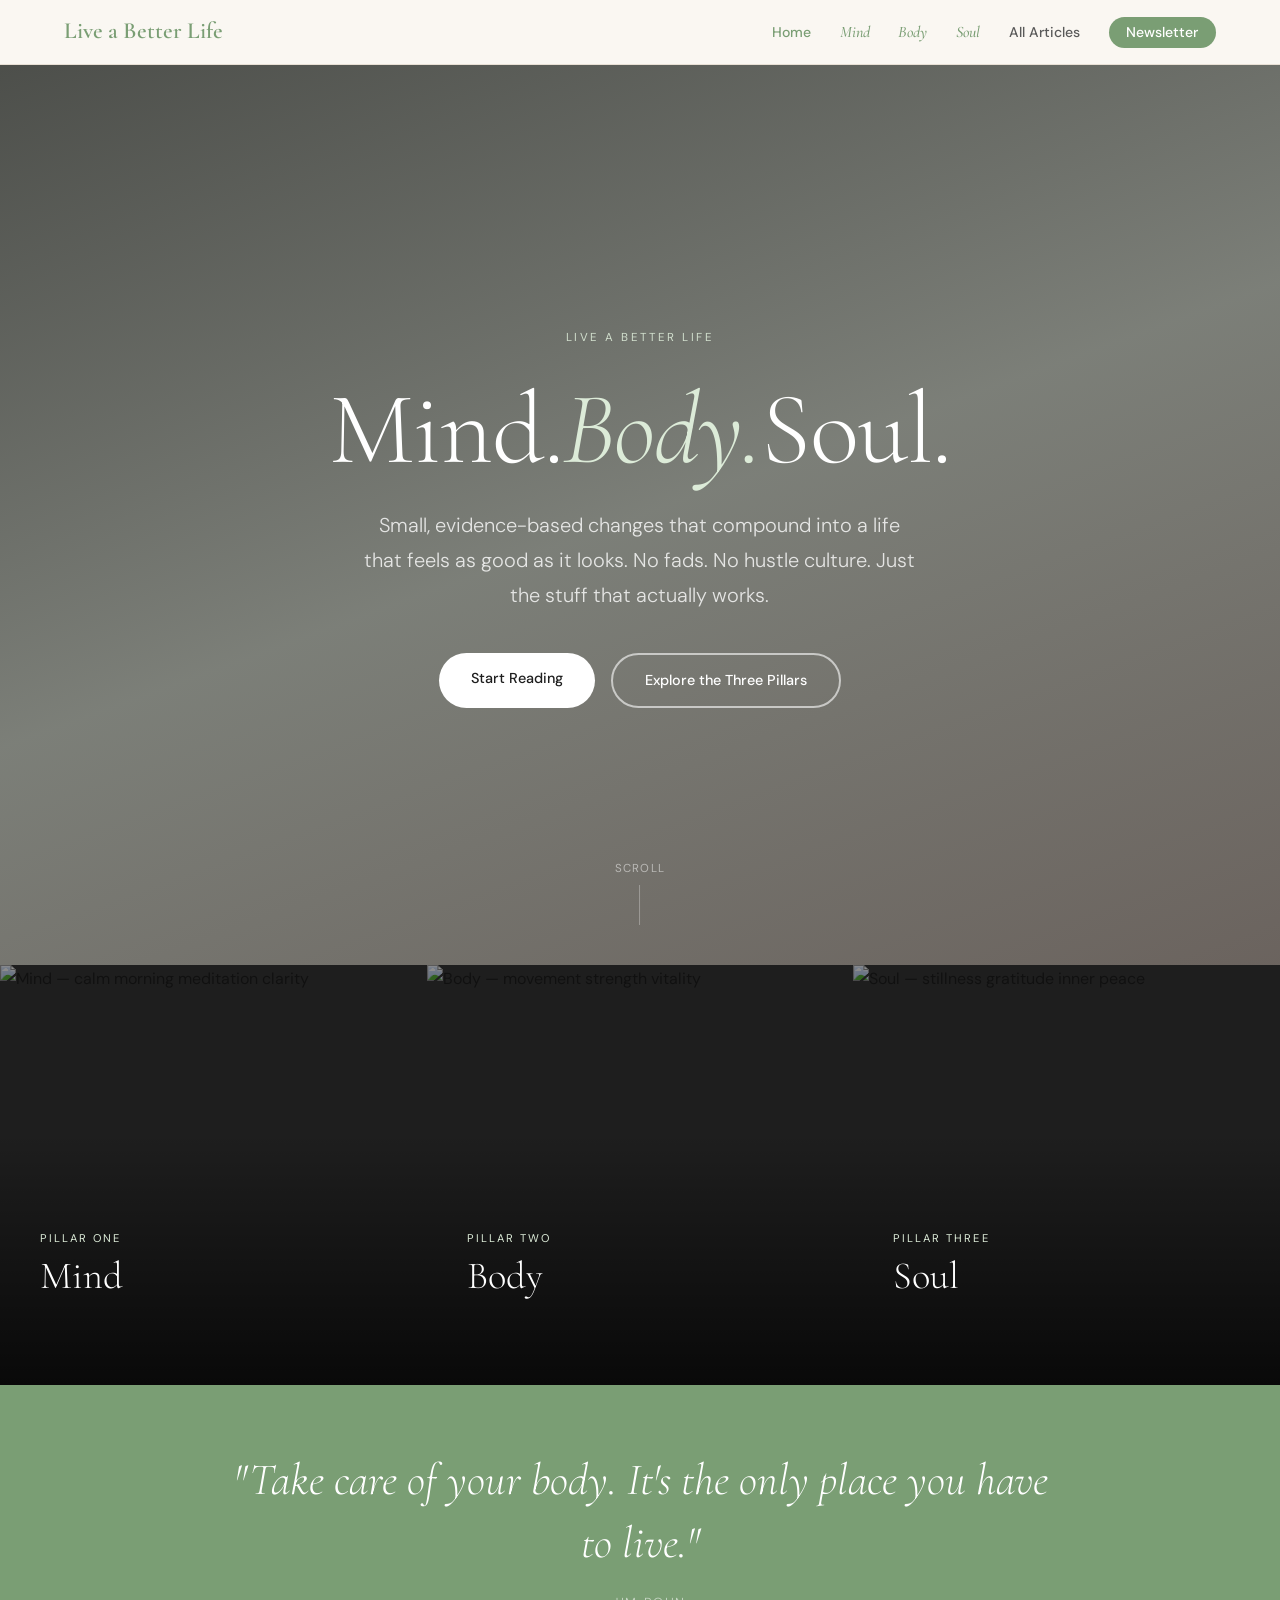
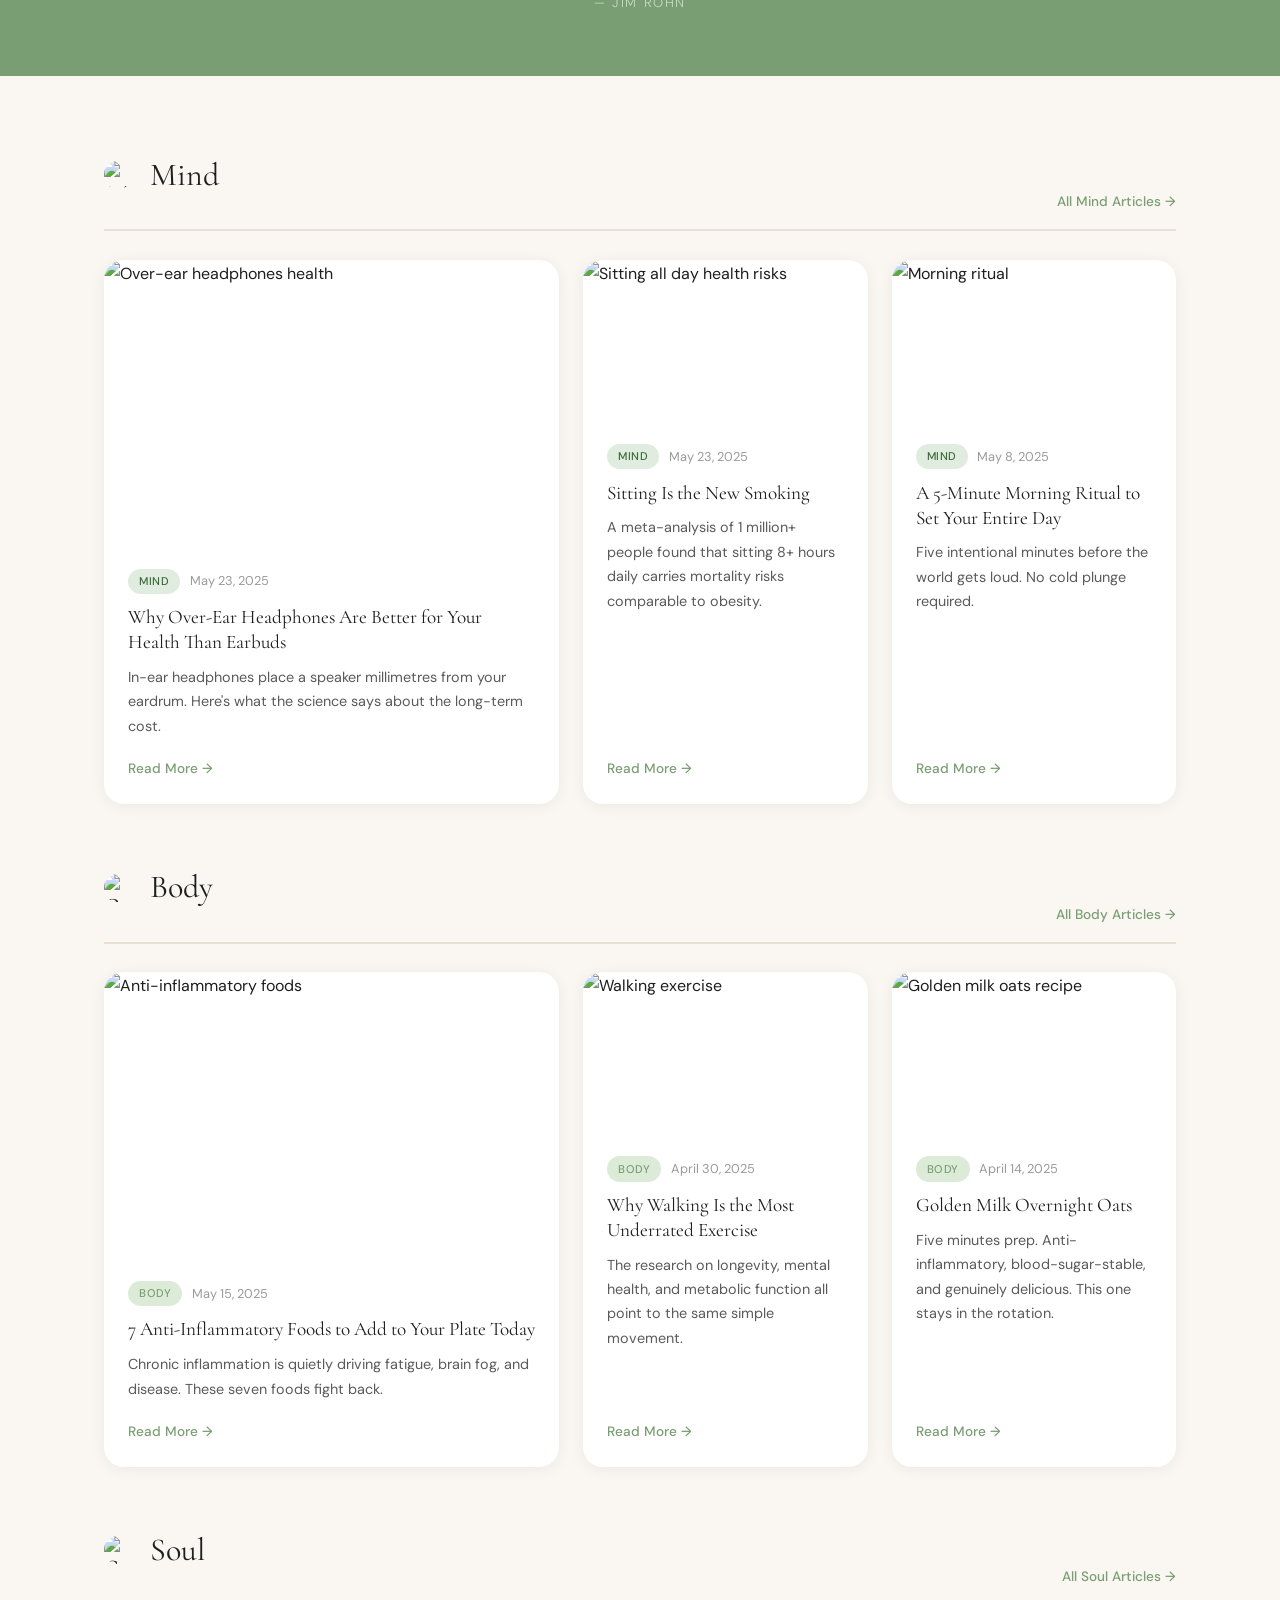
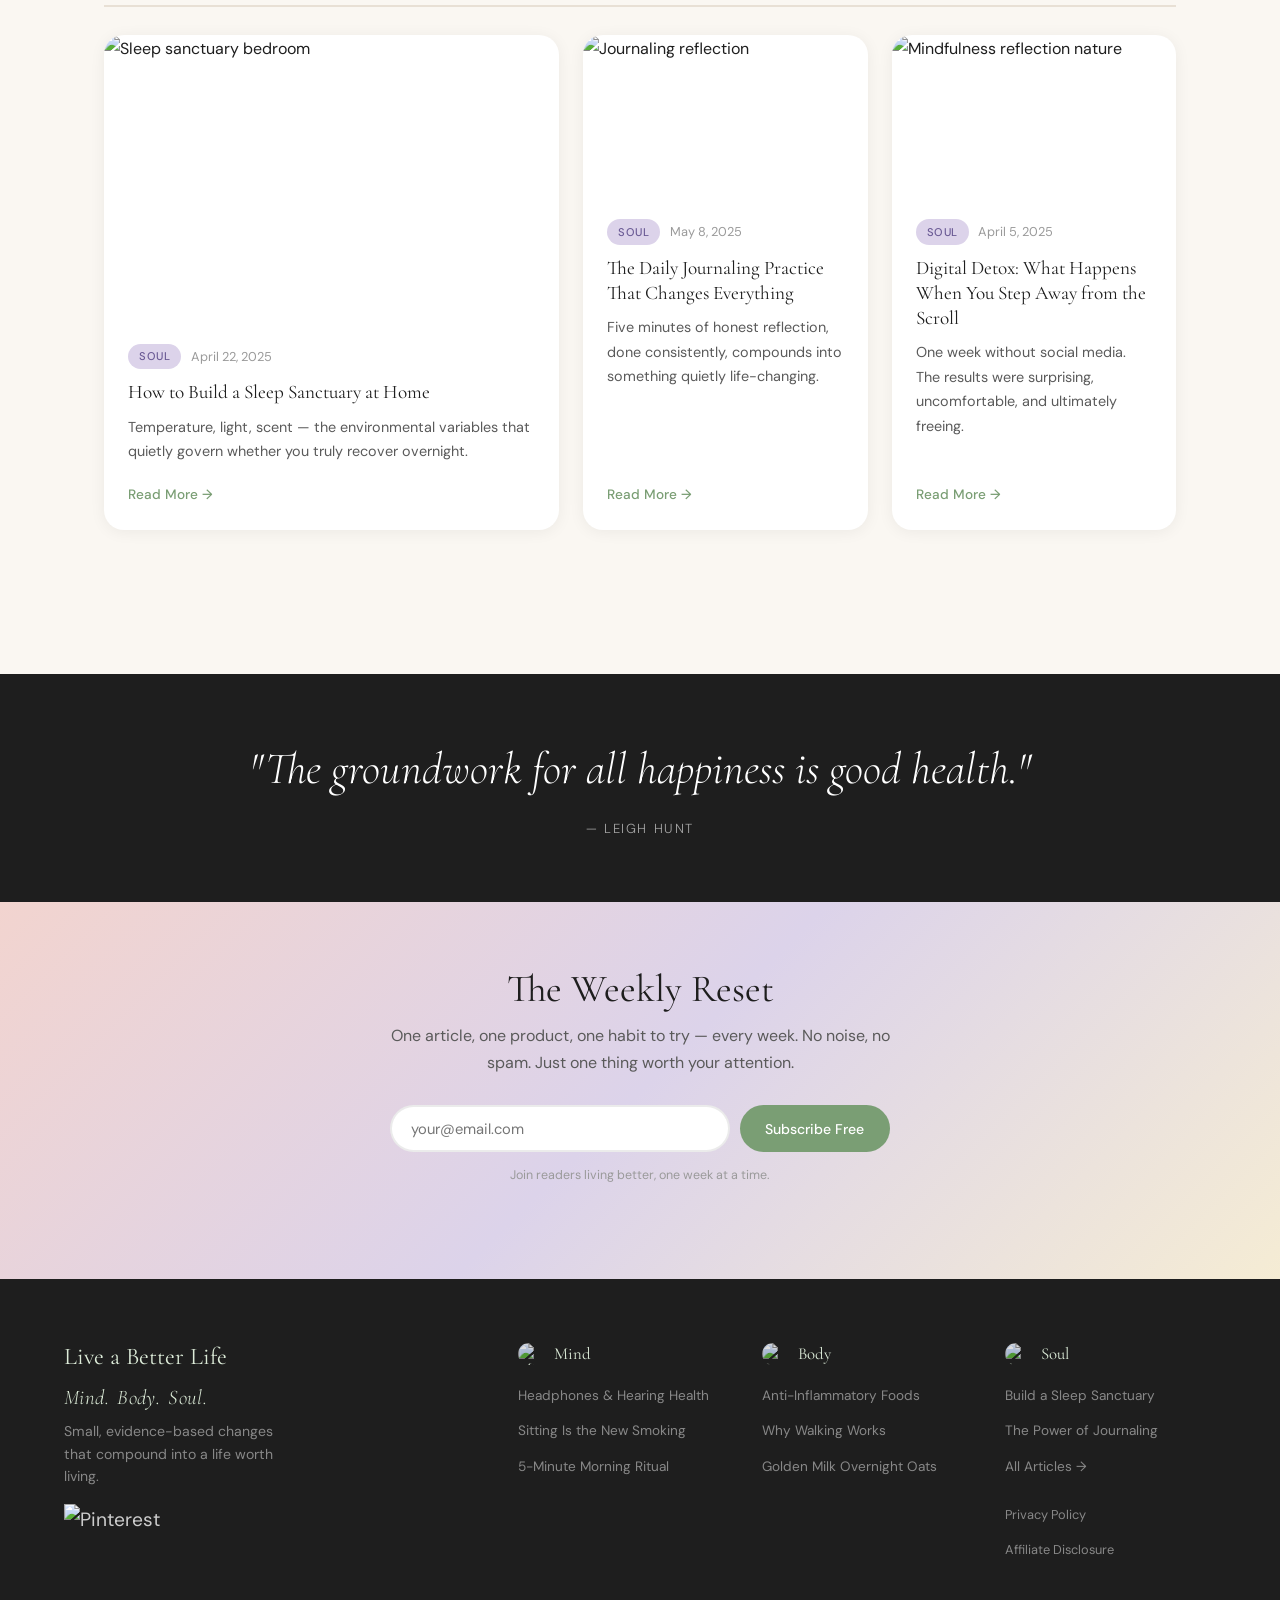
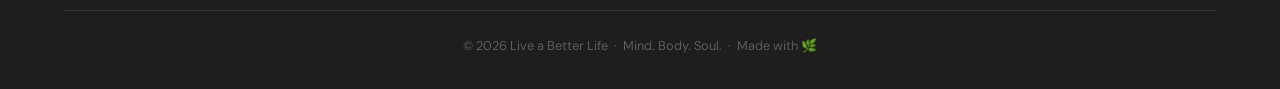
==== commit c296d192: "1.6" ====
--- a/index.html
+++ b/index.html
@@ -270,10 +270,8 @@
         </p>
         <p class="footer-sub">Small, evidence-based changes that compound into a life worth living.</p>
         <div class="social-links">
-          <a href="#" aria-label="Instagram">📸</a>
-          <a href="#" aria-label="Pinterest">📌</a>
-          <a href="#" aria-label="TikTok">🎵</a>
-          <a href="#" aria-label="YouTube">▶️</a>
+
+          <a href="https://www.pinterest.com/LiveBetterLifeFromToday/" aria-label="Pinterest"><img src="images/pinterest-icon.png" alt="Pinterest" /></a>
         </div>
       </div>
 
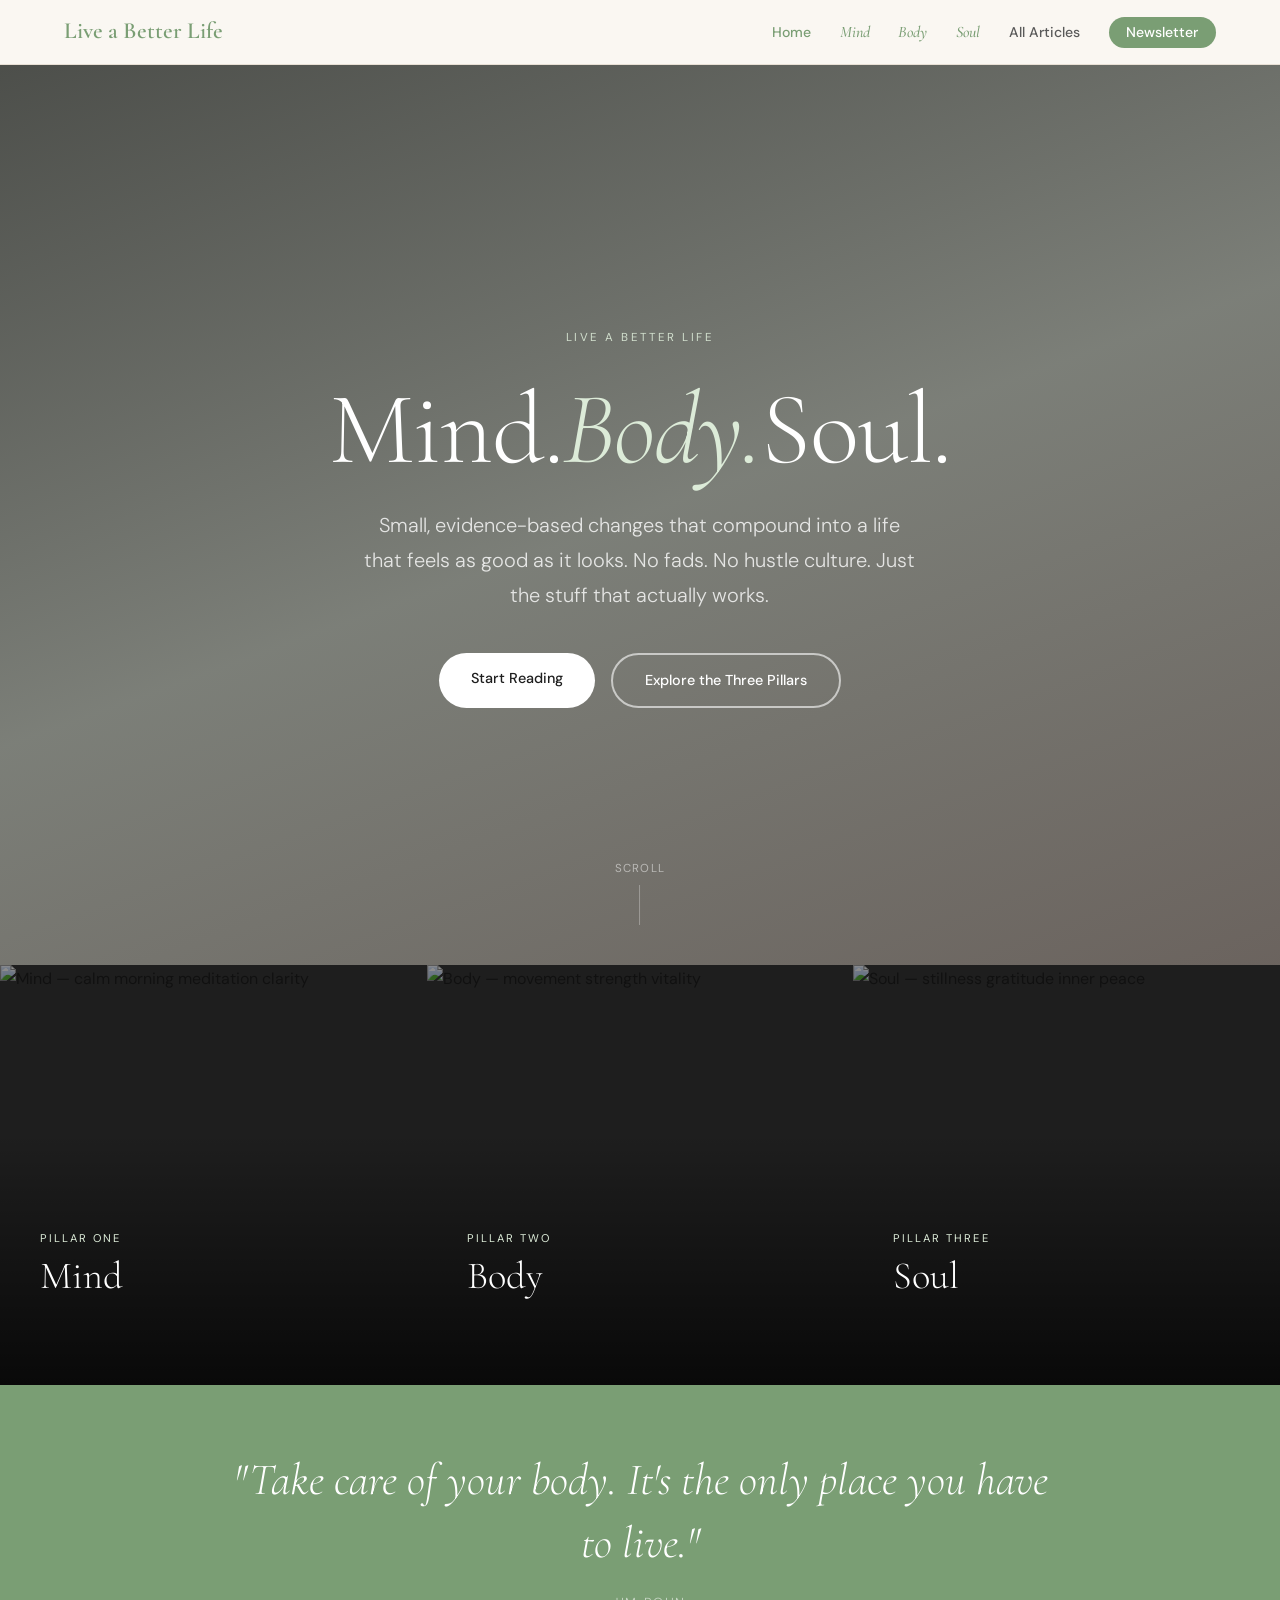
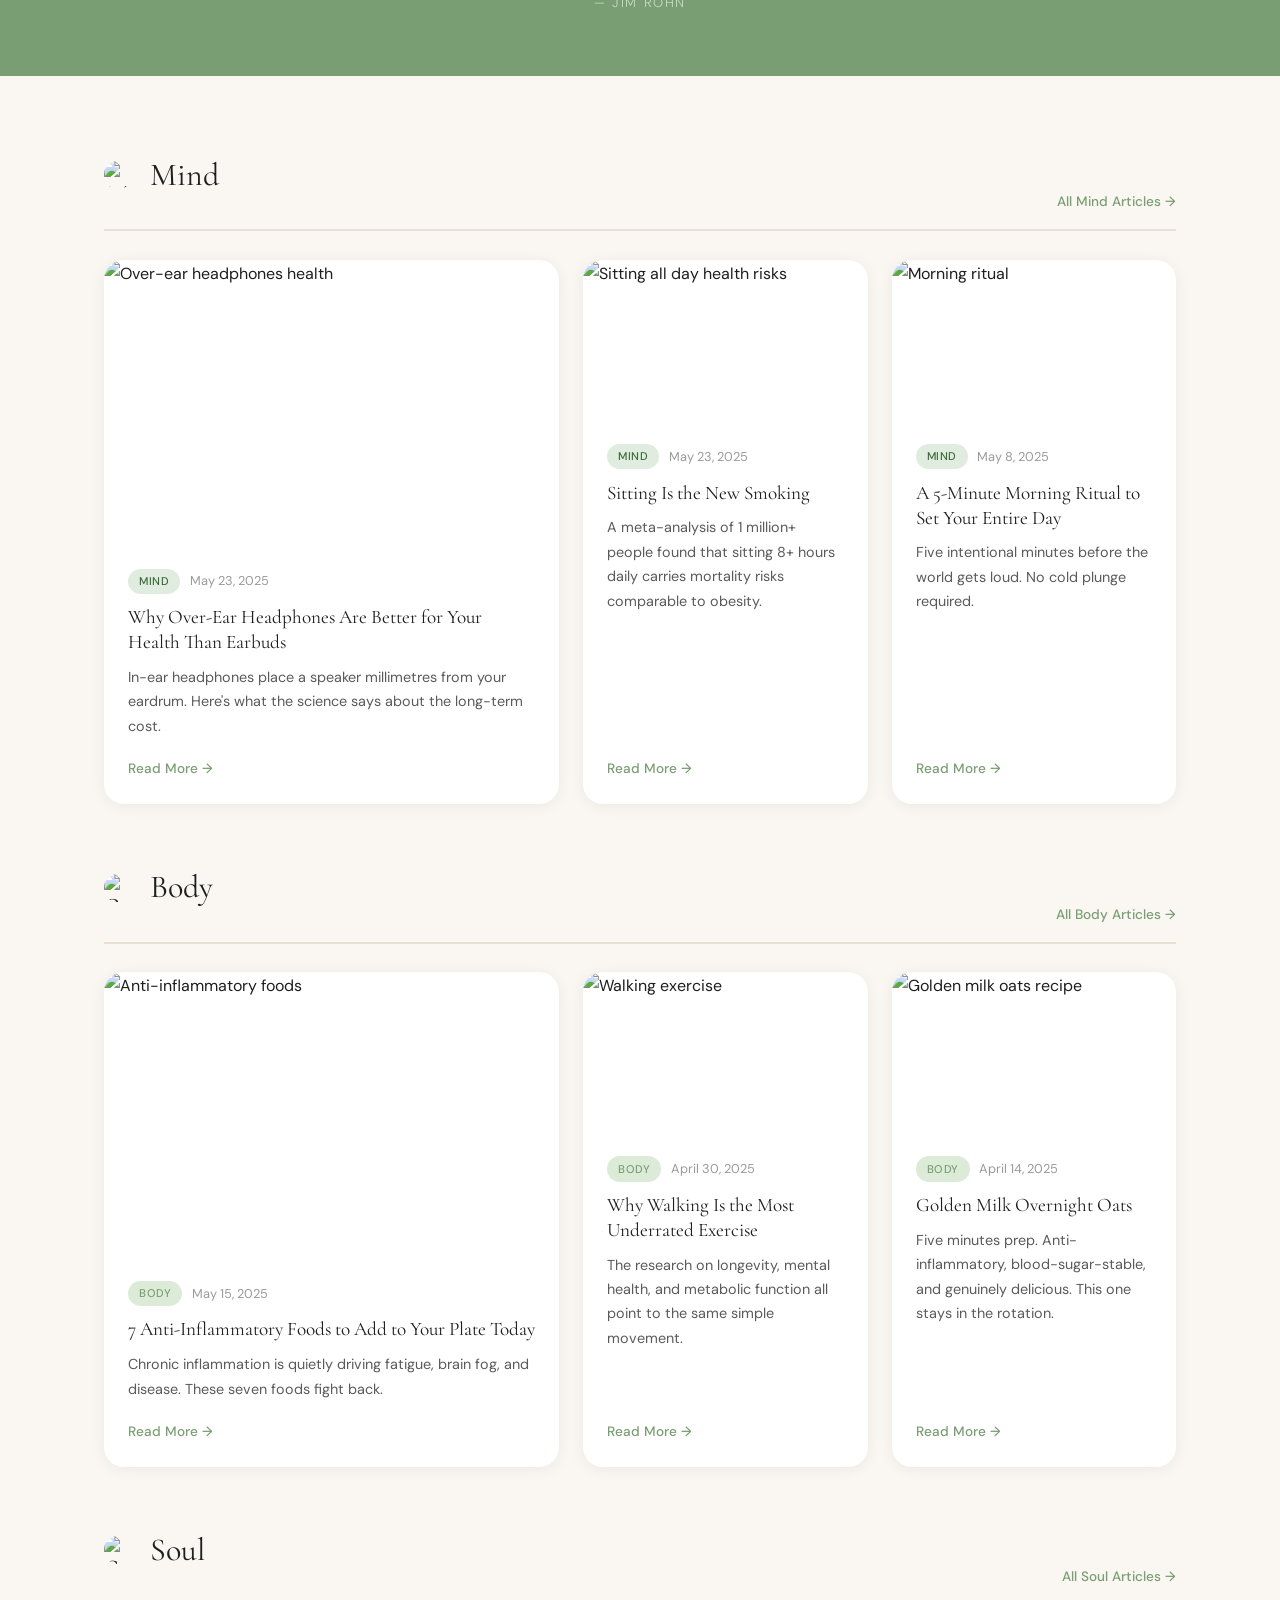
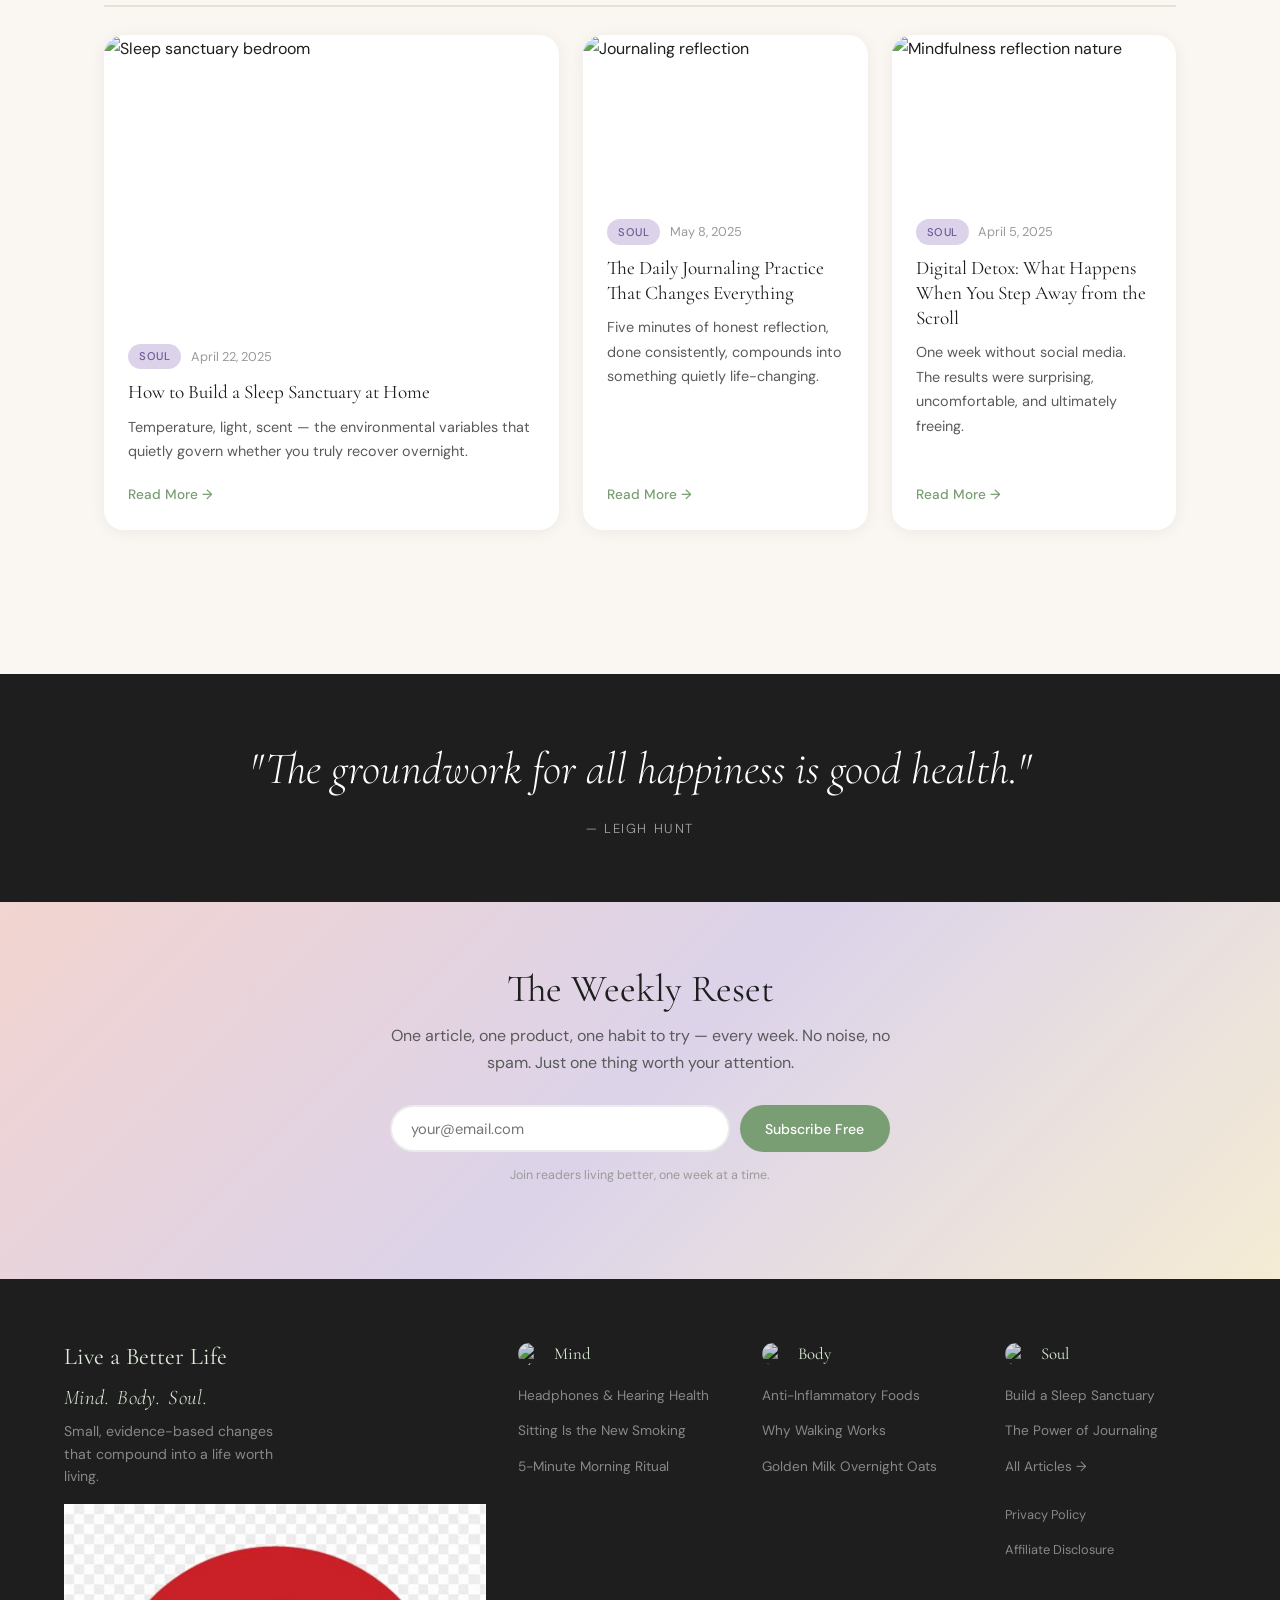
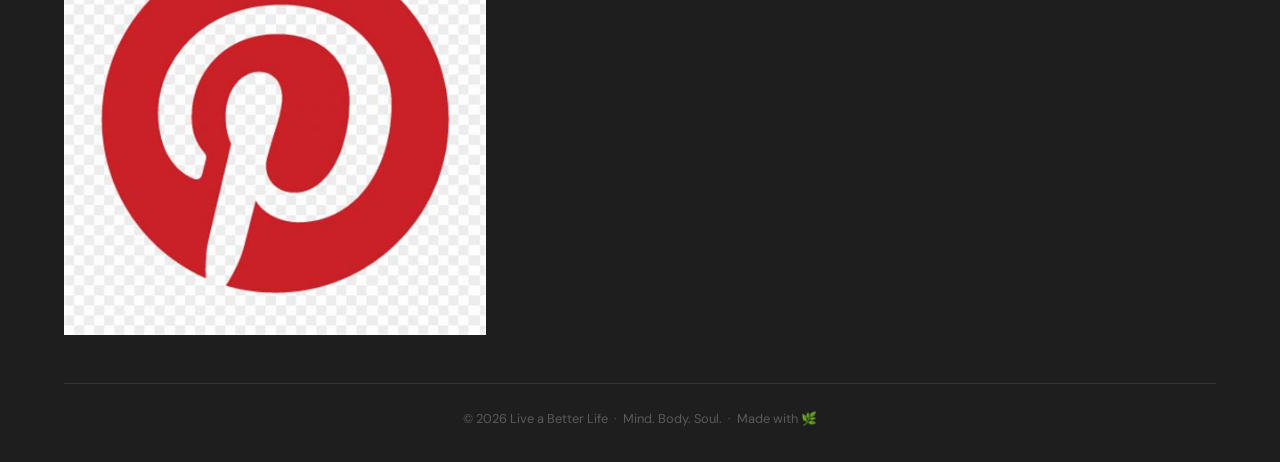
==== commit 93731583: "1.8" ====
--- a/index.html
+++ b/index.html
@@ -271,7 +271,7 @@
         <p class="footer-sub">Small, evidence-based changes that compound into a life worth living.</p>
         <div class="social-links">
 
-          <a href="https://www.pinterest.com/LiveBetterLifeFromToday/" aria-label="Pinterest"><img src="images/pinterest-icon.png" alt="Pinterest" /></a>
+          <a href="https://www.pinterest.com/LiveBetterLifeFromToday/" aria-label="Pinterest"><img src="images/pintrest_logo.jpg" alt="Pinterest" /></a>
         </div>
       </div>
 
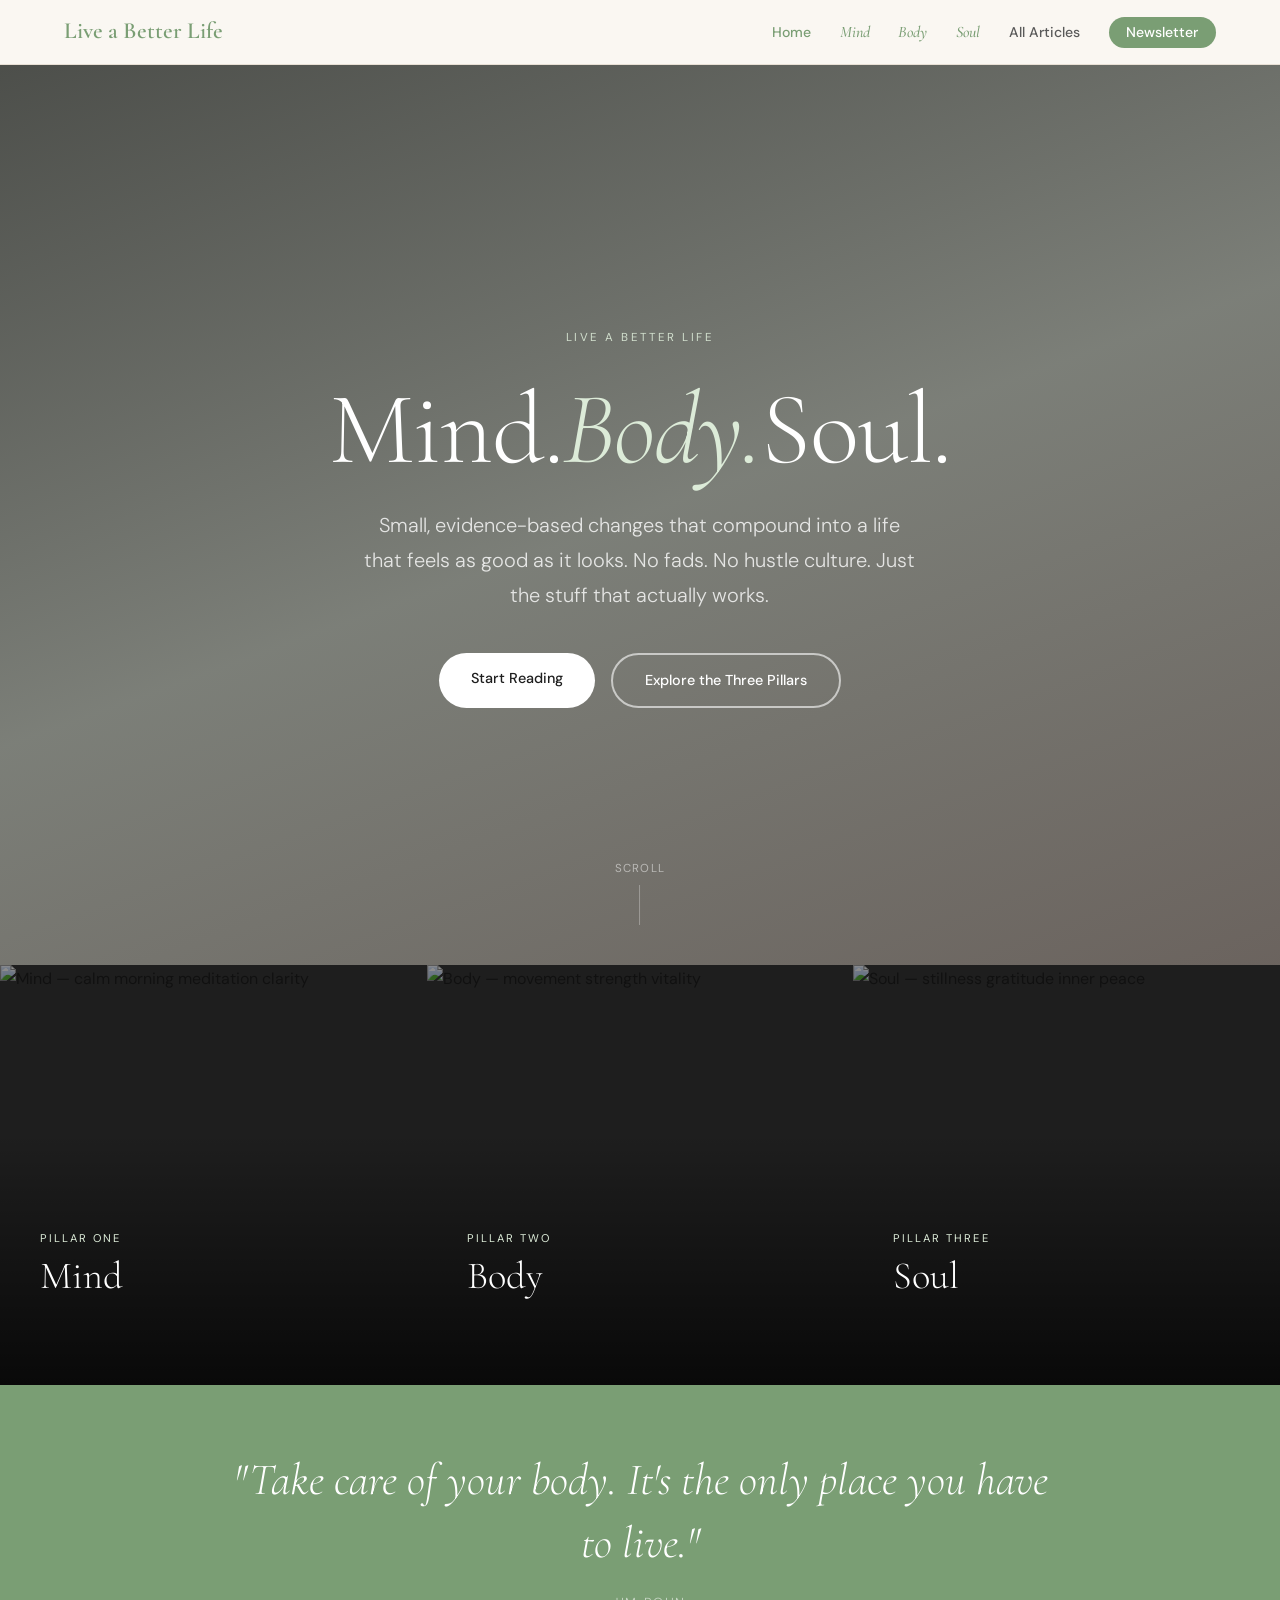
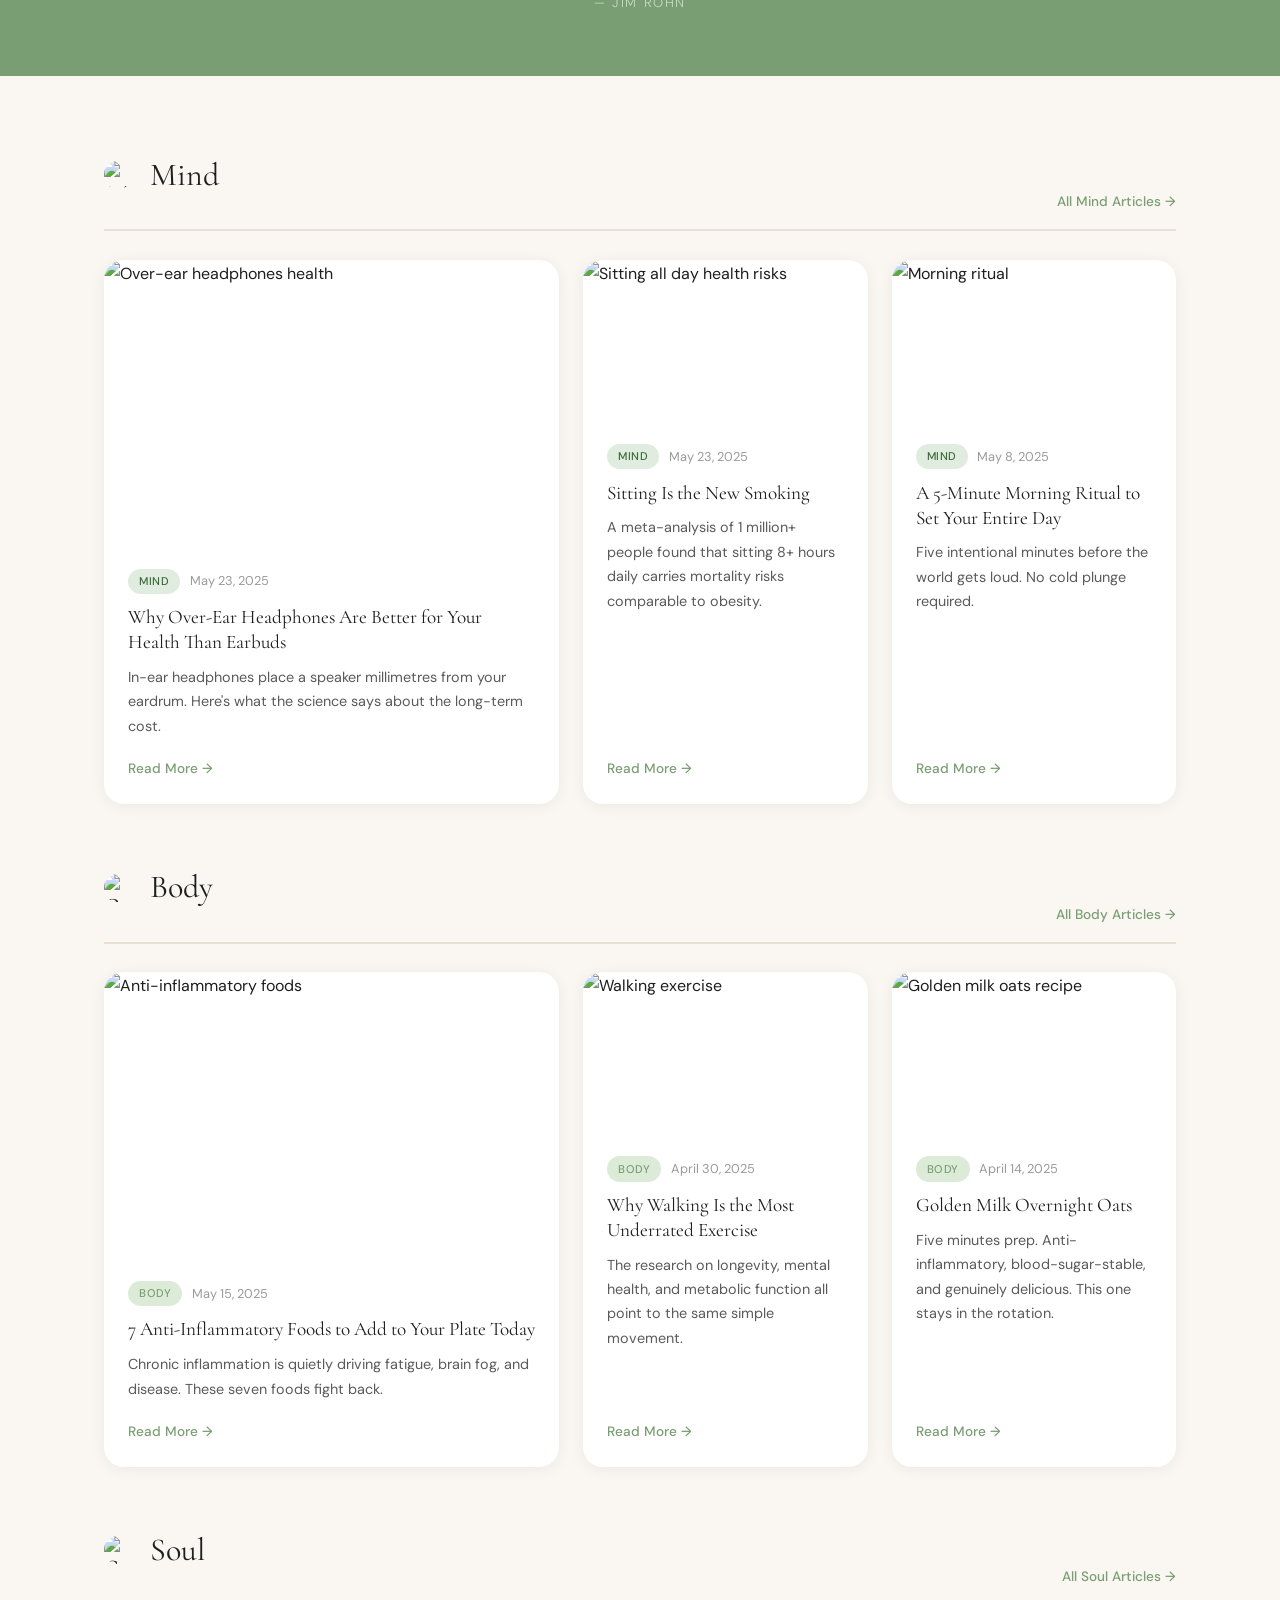
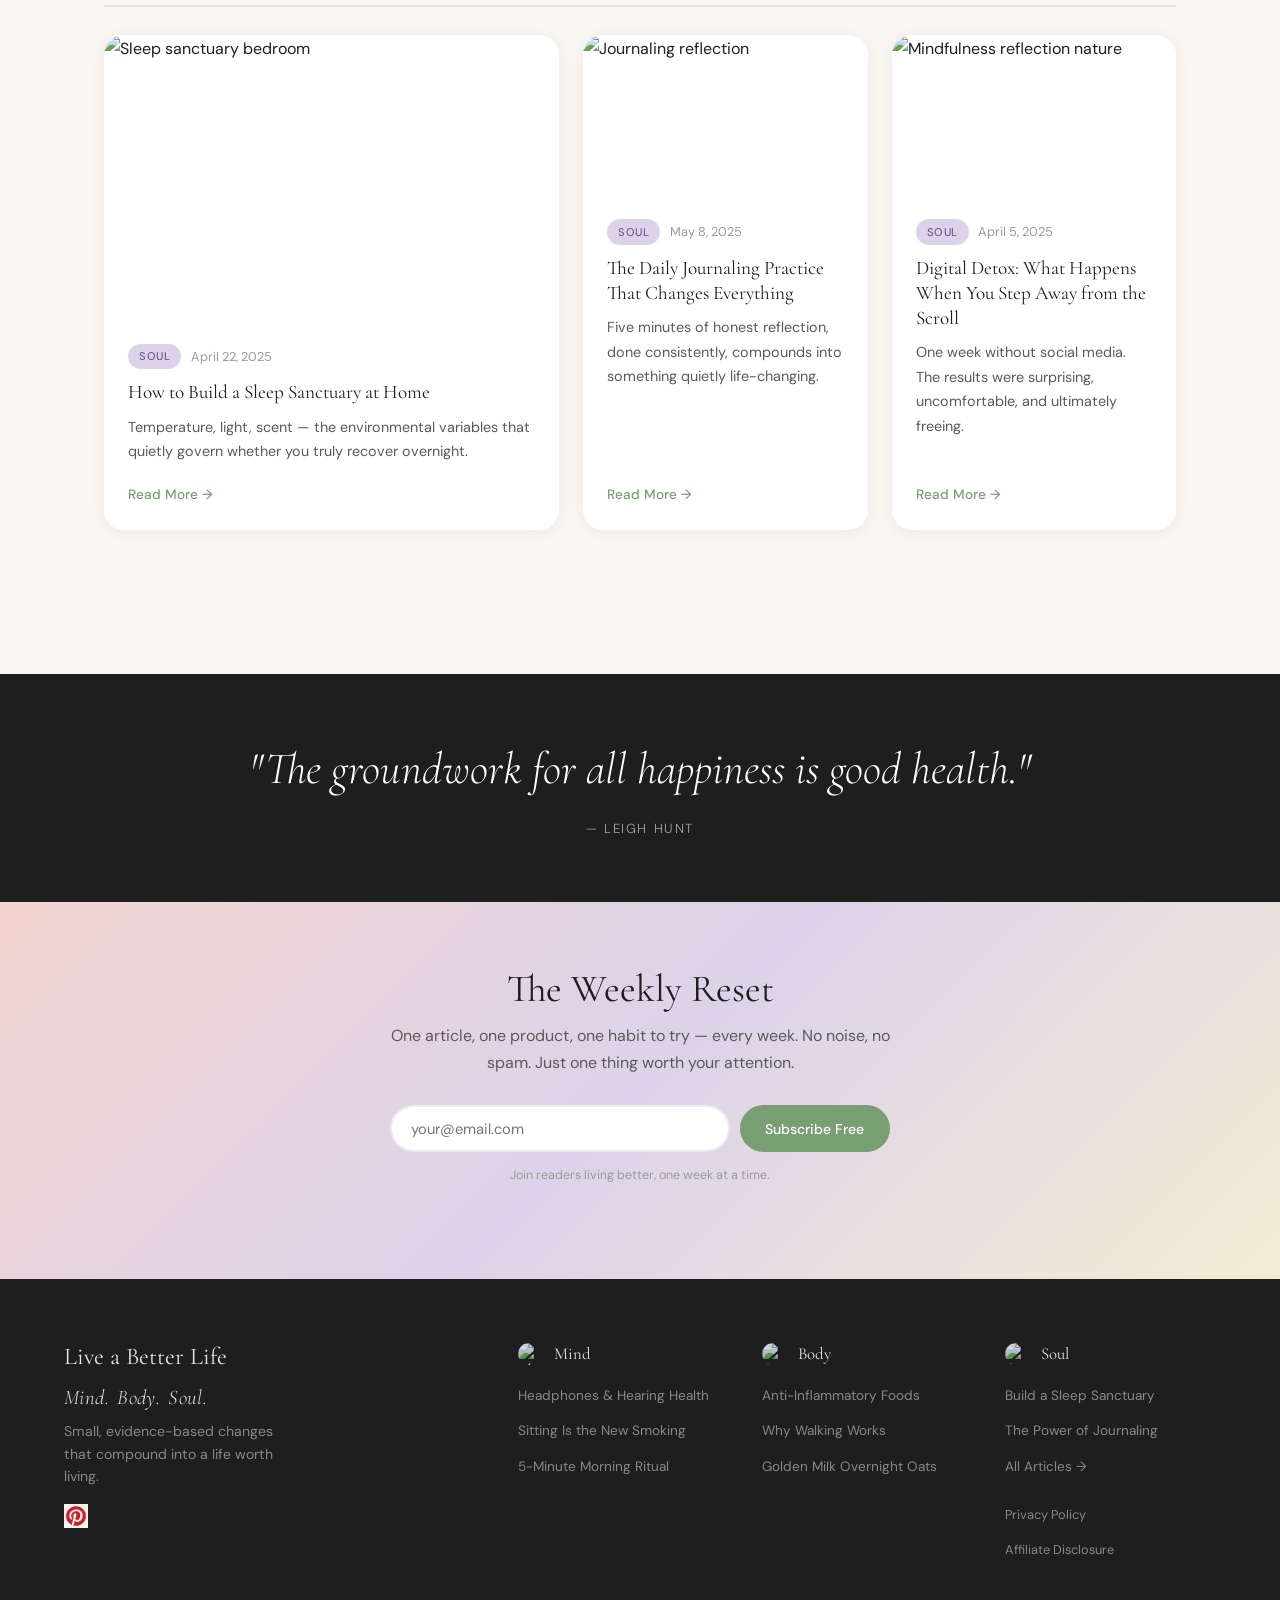
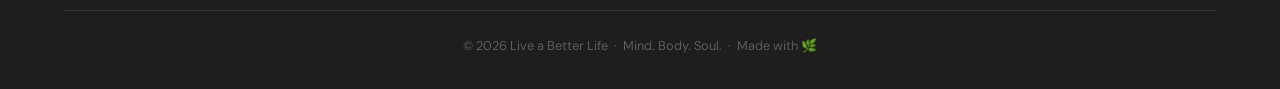
==== commit c1492f8d: "1.10" ====
--- a/index.html
+++ b/index.html
@@ -271,7 +271,7 @@
         <p class="footer-sub">Small, evidence-based changes that compound into a life worth living.</p>
         <div class="social-links">
 
-          <a href="https://www.pinterest.com/LiveBetterLifeFromToday/" aria-label="Pinterest"><img src="images/pintrest_logo.jpg" alt="Pinterest" /></a>
+          <a href="https://www.pinterest.com/LiveBetterLifeFromToday/" aria-label="Pinterest"><img src="images/pintrest_logo.jpg" width="24" height="24"  alt="Pinterest" /></a>
         </div>
       </div>
 
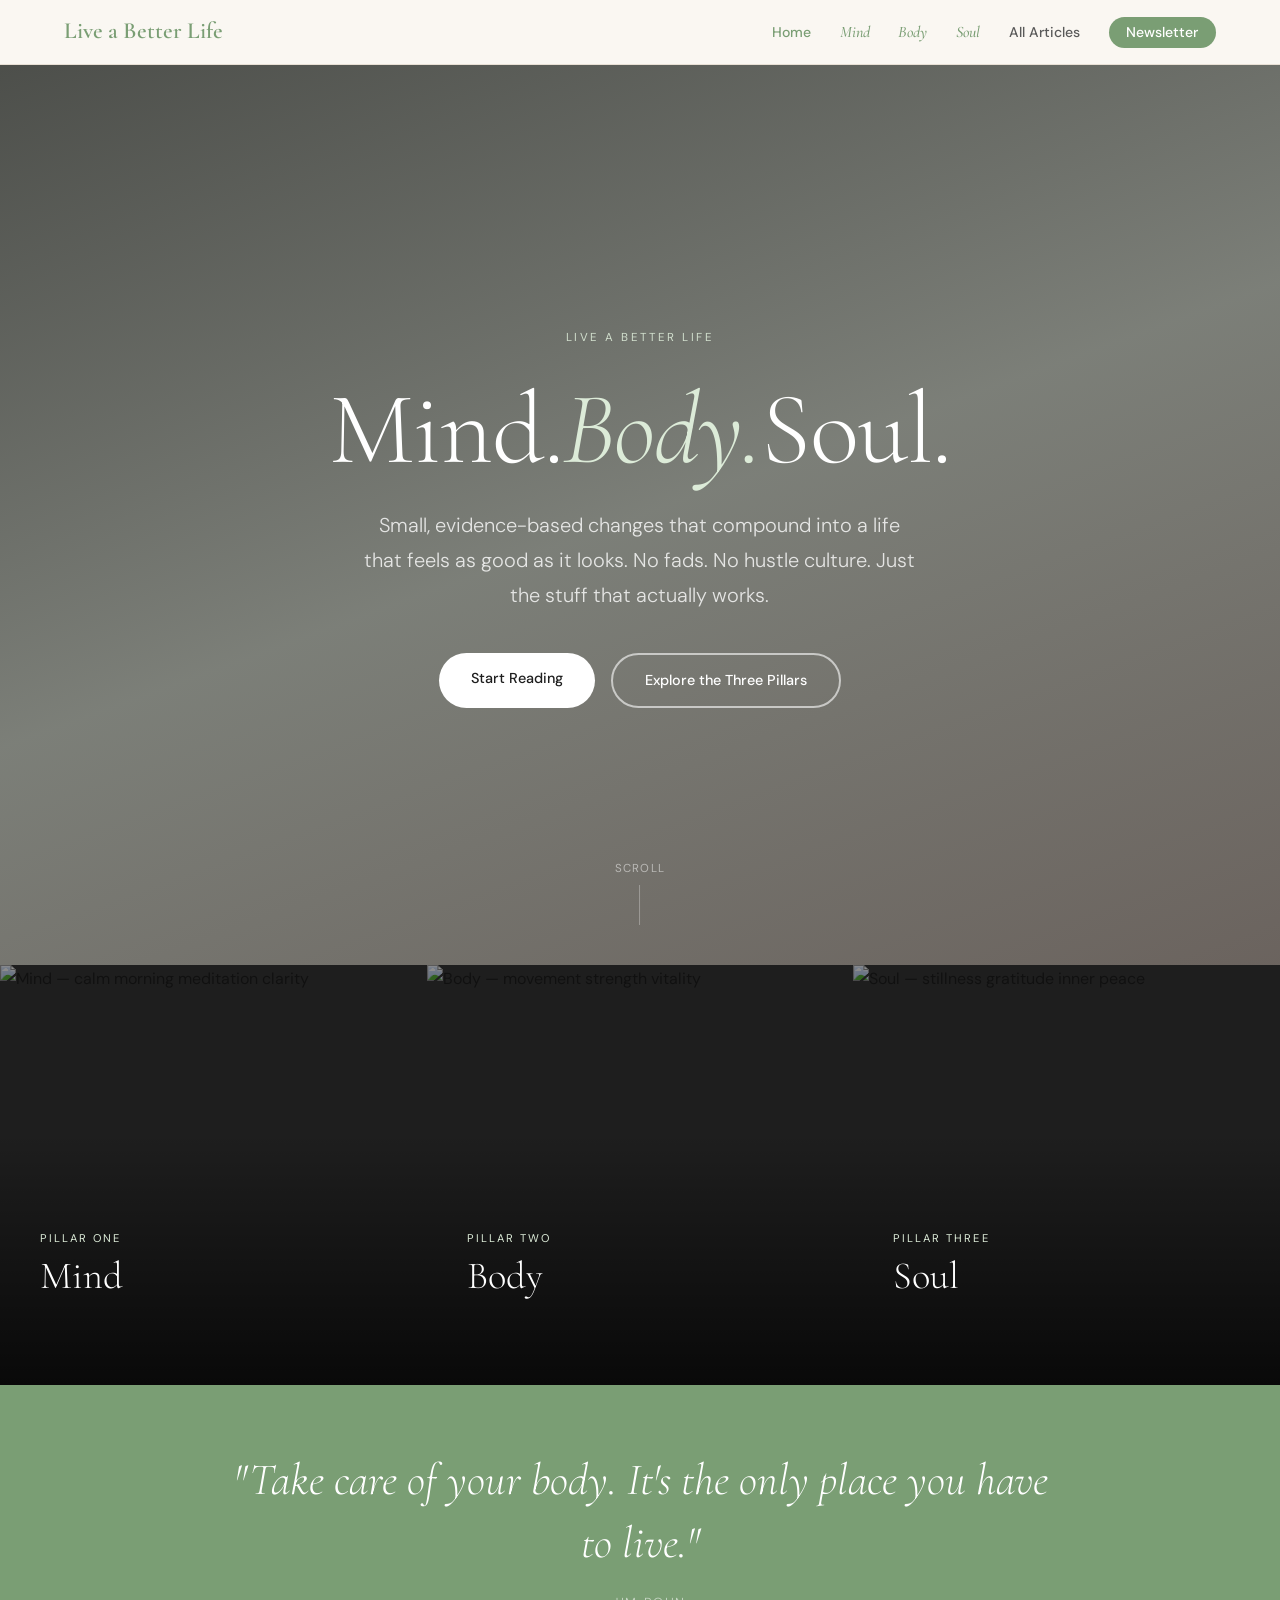
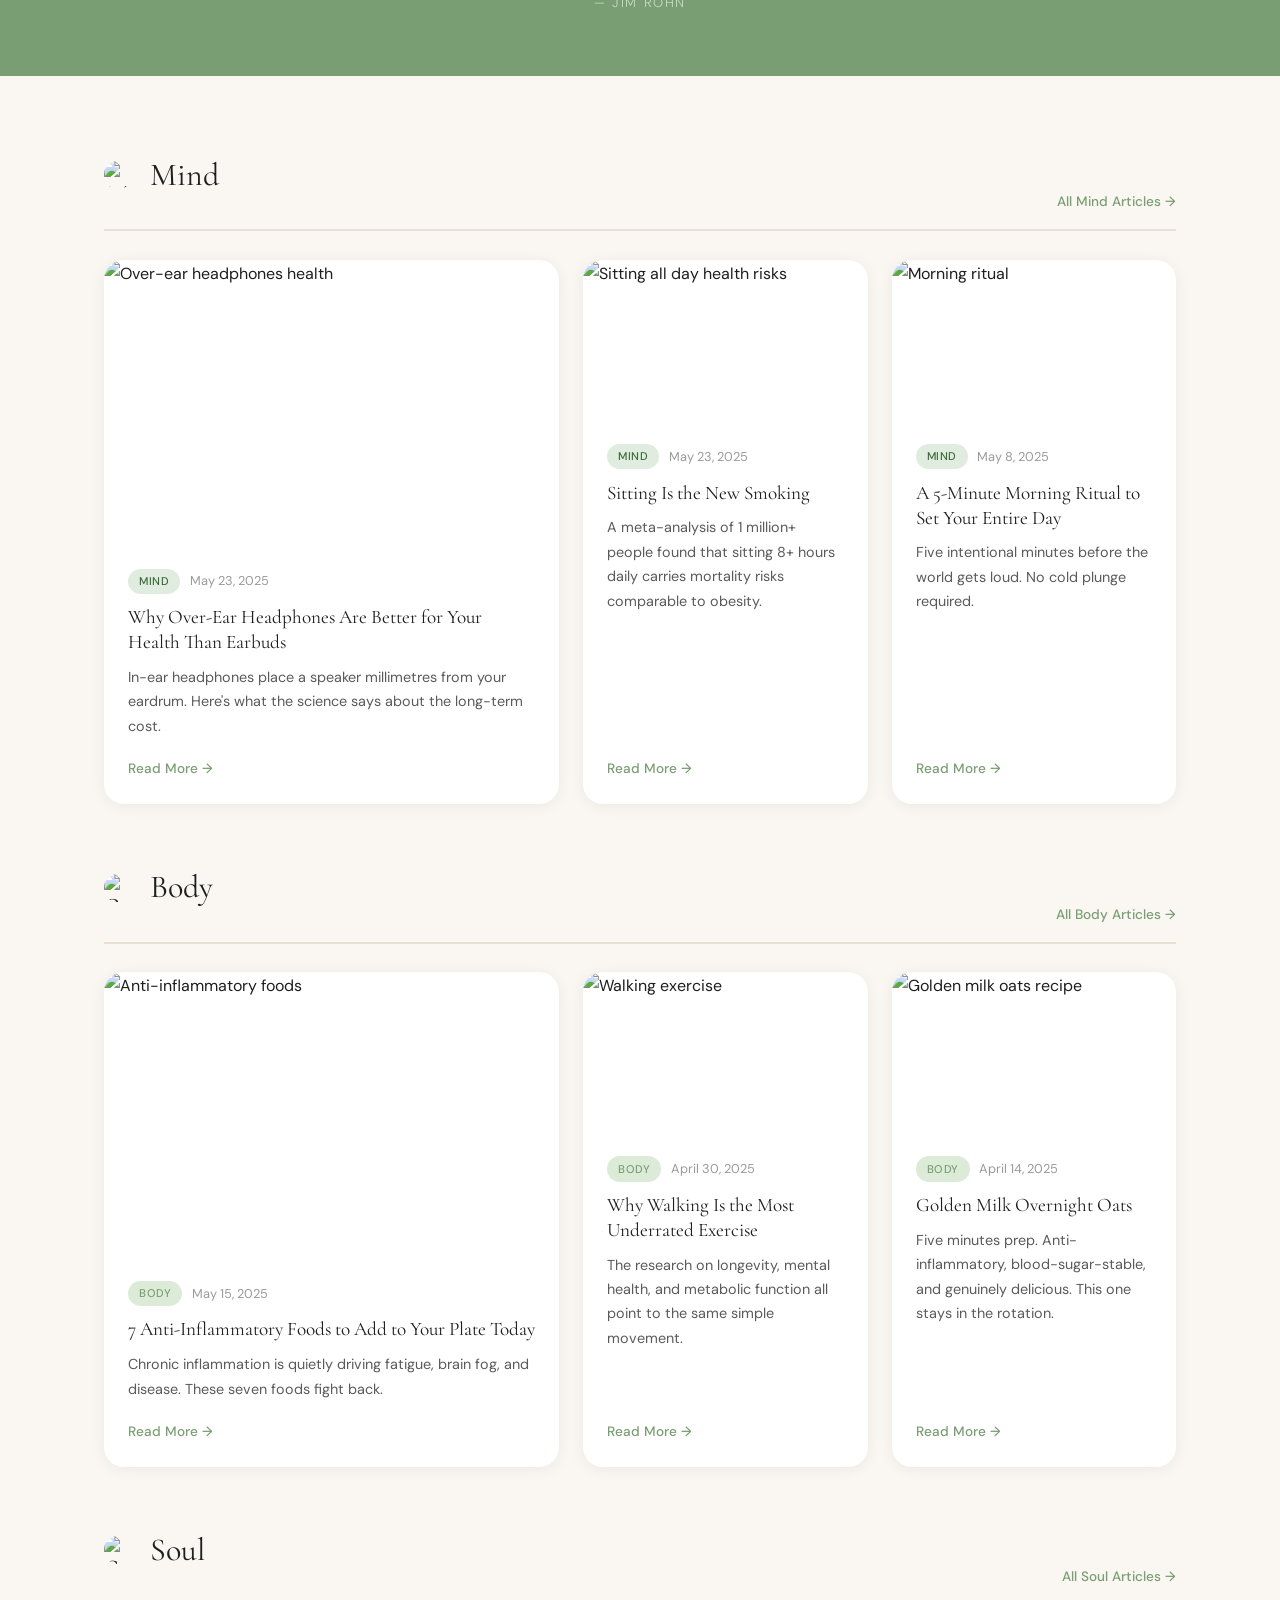
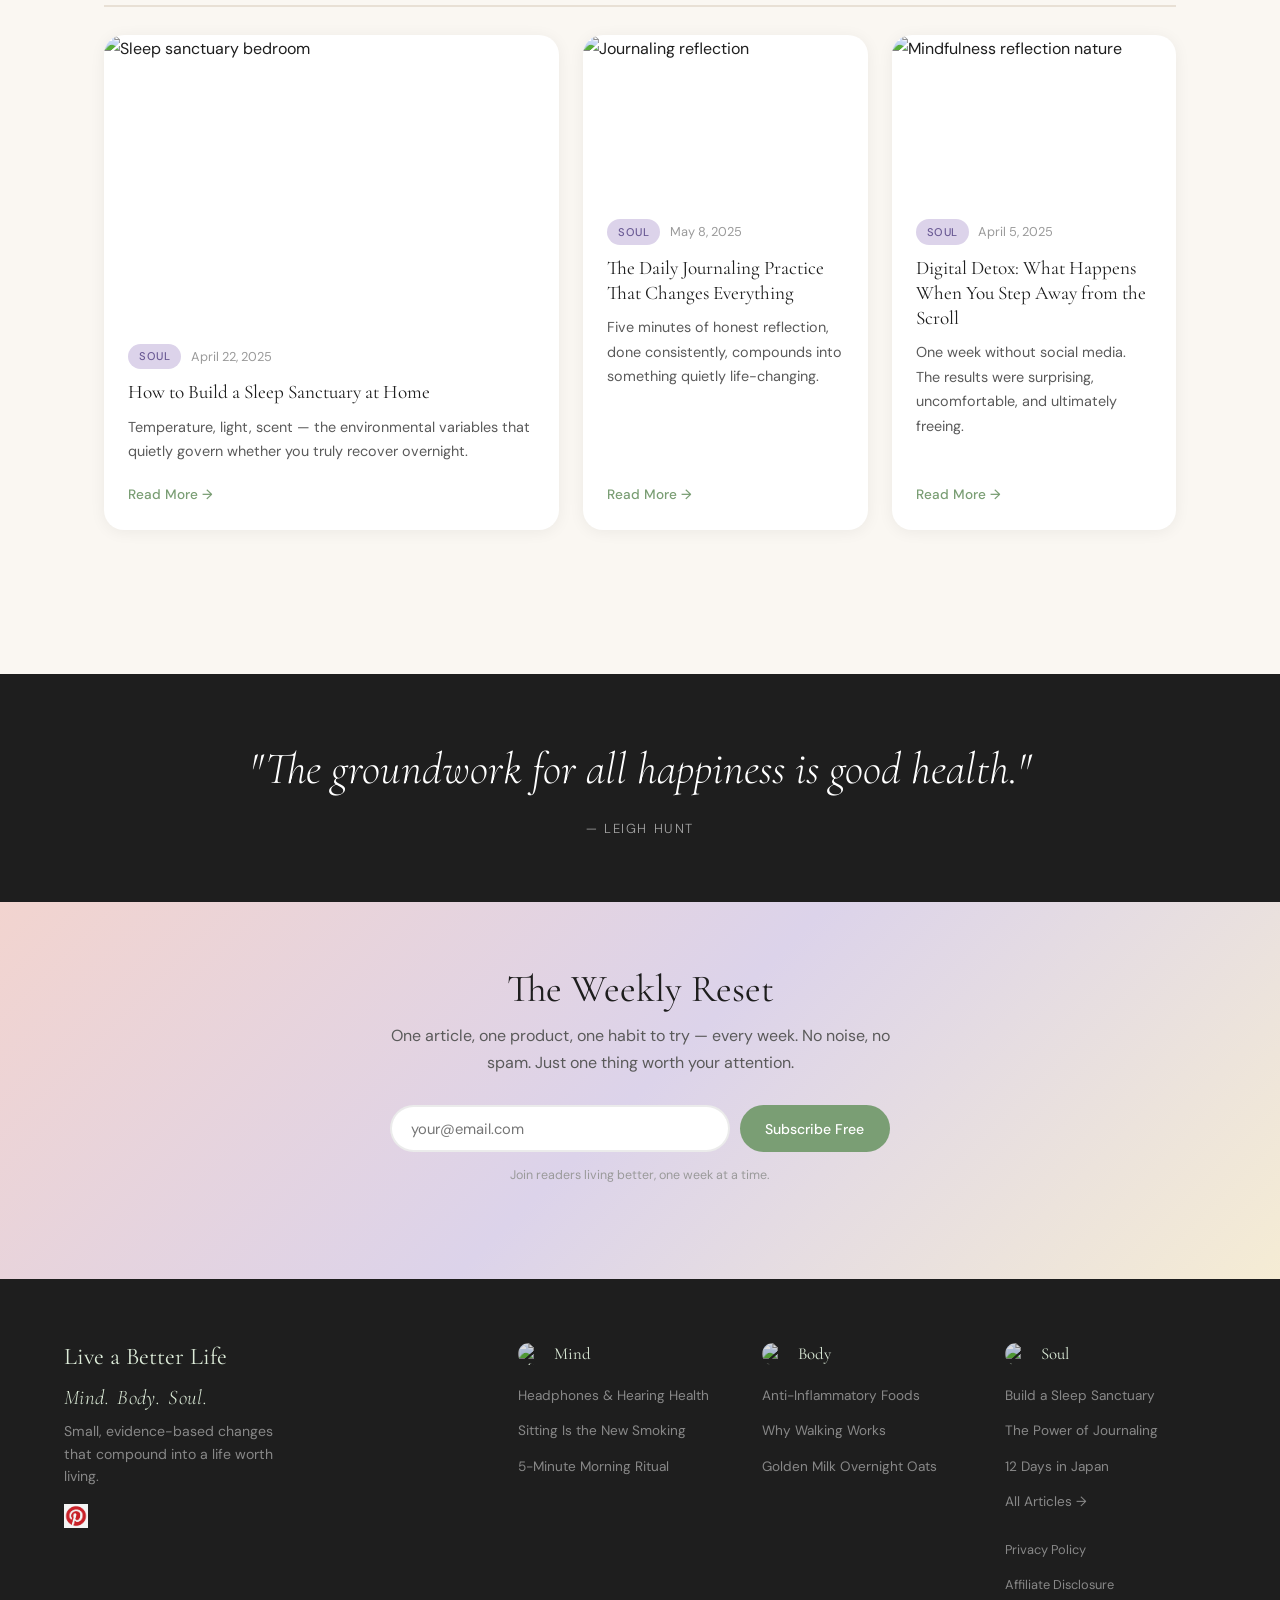
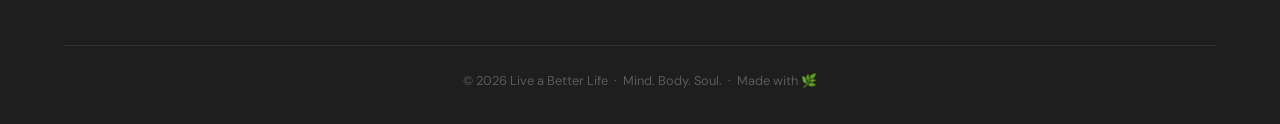
==== commit 7766a3b4: "1.15" ====
--- a/index.html
+++ b/index.html
@@ -1,314 +1,246 @@
 <!DOCTYPE html>
+
 <html lang="en">
 <head>
-  <meta charset="UTF-8" />
-  <meta name="viewport" content="width=device-width, initial-scale=1.0" />
-  <title>Live a Better Life — Mind. Body. Soul.</title>
-  <meta name="description" content="Evidence-based articles on nourishing your mind, strengthening your body, and feeding your soul. Practical wellness for real people." />
-  <meta property="og:type" content="website" />
-  <meta property="og:title" content="Live a Better Life — Mind. Body. Soul." />
-  <meta property="og:description" content="Evidence-based articles on nourishing your mind, strengthening your body, and feeding your soul." />
-  <meta property="og:image" content="https://images.unsplash.com/photo-1470252649378-9c29740c9fa8?w=1200&q=80" />
-  <meta property="og:site_name" content="Live a Better Life" />
-  <meta name="twitter:card" content="summary_large_image" />
-  <meta name="twitter:title" content="Live a Better Life — Mind. Body. Soul." />
-  <meta name="twitter:description" content="Evidence-based articles on nourishing your mind, strengthening your body, and feeding your soul." />
-  <meta name="twitter:image" content="https://images.unsplash.com/photo-1470252649378-9c29740c9fa8?w=1200&q=80" />
-  <link rel="icon" href="data:image/svg+xml,<svg xmlns='http://www.w3.org/2000/svg' viewBox='0 0 100 100'><text y='.9em' font-size='90'>🌿</text></svg>" />
-  <link rel="stylesheet" href="css/style.css" />
-  <link href="https://fonts.googleapis.com/css2?family=Cormorant+Garamond:ital,wght@0,300;0,400;0,600;1,300;1,400&family=DM+Sans:wght@300;400;500&display=swap" rel="stylesheet" />
-</head>
+<meta charset="utf-8"/>
+<meta content="width=device-width, initial-scale=1.0" name="viewport"/>
+<title>Live a Better Life — Mind. Body. Soul.</title>
+<meta content="Evidence-based articles on nourishing your mind, strengthening your body, and feeding your soul. Practical wellness for real people." name="description"/>
+<meta content="website" property="og:type"/>
+<meta content="Live a Better Life — Mind. Body. Soul." property="og:title"/>
+<meta content="Evidence-based articles on nourishing your mind, strengthening your body, and feeding your soul." property="og:description"/>
+<meta content="https://images.unsplash.com/photo-1470252649378-9c29740c9fa8?w=1200&amp;q=80" property="og:image"/>
+<meta content="Live a Better Life" property="og:site_name"/>
+<meta content="summary_large_image" name="twitter:card"/>
+<meta content="Live a Better Life — Mind. Body. Soul." name="twitter:title"/>
+<meta content="Evidence-based articles on nourishing your mind, strengthening your body, and feeding your soul." name="twitter:description"/>
+<meta content="https://images.unsplash.com/photo-1470252649378-9c29740c9fa8?w=1200&amp;q=80" name="twitter:image"/>
+<link href="data:image/svg+xml,&lt;svg xmlns='http://www.w3.org/2000/svg' viewBox='0 0 100 100'&gt;&lt;text y='.9em' font-size='90'&gt;🌿&lt;/text&gt;&lt;/svg&gt;" rel="icon"/>
+<link href="css/style.css" rel="stylesheet"/>
+<link href="https://fonts.googleapis.com/css2?family=Cormorant+Garamond:ital,wght@0,300;0,400;0,600;1,300;1,400&amp;family=DM+Sans:wght@300;400;500&amp;display=swap" rel="stylesheet"/>
+<!-- <script async src="https://www.googletagmanager.com/gtag/js?id=G-XXXXXXXXXX"></script>
+  <script>
+    window.dataLayer = window.dataLayer || [];
+    function gtag(){dataLayer.push(arguments);}
+    gtag('js', new Date());
+    gtag('config', 'G-XXXXXXXXXX');
+  </script> -->
+<!-- ═══════════════════════════════════════════════ --></head>
 <body>
-
-  <!-- NAV -->
-  <nav class="nav">
-    <div class="nav-inner">
-      <a href="index.html" class="nav-logo">Live a Better Life</a>
-      <ul class="nav-links">
-        <li><a href="index.html" class="active">Home</a></li>
-        <li><a href="blog.html?cat=mind" class="nav-mbs">Mind</a></li>
-        <li><a href="blog.html?cat=body" class="nav-mbs">Body</a></li>
-        <li><a href="blog.html?cat=soul" class="nav-mbs">Soul</a></li>
-        <li><a href="blog.html">All Articles</a></li>
-        <li><a href="#newsletter" class="nav-cta">Newsletter</a></li>
-      </ul>
-      <button class="nav-hamburger" id="hamburger">&#9776;</button>
-    </div>
-  </nav>
-
-  <!-- FULL-SCREEN HERO -->
-  <section class="mbs-hero">
-    <div class="mbs-hero-bg" style="background-image: url('https://images.unsplash.com/photo-1470252649378-9c29740c9fa8?w=1800&q=85&fit=crop');"></div>
-    <div class="mbs-hero-overlay"></div>
-    <div class="mbs-hero-content">
-      <span class="mbs-eyebrow">Live a Better Life</span>
-      <h1>Mind.<em>Body.</em>Soul.</h1>
-      <p class="mbs-hero-tagline">Small, evidence-based changes that compound into a life that feels as good as it looks. No fads. No hustle culture. Just the stuff that actually works.</p>
-      <div class="mbs-hero-btns">
-        <a href="#articles" class="btn-hero-primary">Start Reading</a>
-        <a href="#pillars" class="btn-hero-outline">Explore the Three Pillars</a>
-      </div>
-    </div>
-    <div class="mbs-hero-scroll">Scroll</div>
-  </section>
-
-  <!-- MIND BODY SOUL PILLARS -->
-  <section class="mbs-pillars" id="pillars">
-
-    <a href="blog.html?cat=mind" class="mbs-pillar">
-      <img src="https://images.unsplash.com/photo-1506126613408-eca07ce68773?w=900&q=85&fit=crop&crop=center" alt="Mind — calm morning meditation clarity" />
-      <div class="mbs-pillar-overlay">
-        <p class="mbs-pillar-label">Pillar One</p>
-        <h2 class="mbs-pillar-title">Mind</h2>
-        <p class="mbs-pillar-desc">How you think determines how you live. Articles on focus, productivity, mental clarity, and the habits that protect your most valuable asset — your attention.</p>
-        <span class="mbs-pillar-link">Explore Mind Articles →</span>
-      </div>
-    </a>
-
-    <a href="blog.html?cat=body" class="mbs-pillar">
-      <img src="https://images.unsplash.com/photo-1571019613454-1cb2f99b2d8b?w=900&q=85&fit=crop&crop=center" alt="Body — movement strength vitality" />
-      <div class="mbs-pillar-overlay">
-        <p class="mbs-pillar-label">Pillar Two</p>
-        <h2 class="mbs-pillar-title">Body</h2>
-        <p class="mbs-pillar-desc">Your body is the vehicle for everything. Nutrition, movement, sleep, and recovery — the fundamentals that most people overlook and everyone needs.</p>
-        <span class="mbs-pillar-link">Explore Body Articles →</span>
-      </div>
-    </a>
-
-    <a href="blog.html?cat=soul" class="mbs-pillar">
-      <img src="https://images.unsplash.com/photo-1474540412665-1cdae210ae6b?w=900&q=85&fit=crop&crop=center" alt="Soul — stillness gratitude inner peace" />
-      <div class="mbs-pillar-overlay">
-        <p class="mbs-pillar-label">Pillar Three</p>
-        <h2 class="mbs-pillar-title">Soul</h2>
-        <p class="mbs-pillar-desc">Purpose, gratitude, reflection, and the art of slowing down. The practices that connect you to what matters most — and make the rest feel lighter.</p>
-        <span class="mbs-pillar-link">Explore Soul Articles →</span>
-      </div>
-    </a>
-
-  </section>
-
-  <!-- IMPACT QUOTE -->
-  <div class="mbs-quote-strip">
-    <blockquote>
+<!-- NAV -->
+<div id="site-nav"></div>
+<!-- FULL-SCREEN HERO -->
+<section class="mbs-hero">
+<div class="mbs-hero-bg" style="background-image: url('https://images.unsplash.com/photo-1470252649378-9c29740c9fa8?w=1800&amp;q=85&amp;fit=crop');"></div>
+<div class="mbs-hero-overlay"></div>
+<div class="mbs-hero-content">
+<span class="mbs-eyebrow">Live a Better Life</span>
+<h1>Mind.<em>Body.</em>Soul.</h1>
+<p class="mbs-hero-tagline">Small, evidence-based changes that compound into a life that feels as good as it looks. No fads. No hustle culture. Just the stuff that actually works.</p>
+<div class="mbs-hero-btns">
+<a class="btn-hero-primary" href="#articles">Start Reading</a>
+<a class="btn-hero-outline" href="#pillars">Explore the Three Pillars</a>
+</div>
+</div>
+<div class="mbs-hero-scroll">Scroll</div>
+</section>
+<!-- MIND BODY SOUL PILLARS -->
+<section class="mbs-pillars" id="pillars">
+<a class="mbs-pillar" href="blog.html?cat=mind">
+<img alt="Mind — calm morning meditation clarity" src="https://images.unsplash.com/photo-1506126613408-eca07ce68773?w=900&amp;q=85&amp;fit=crop&amp;crop=center"/>
+<div class="mbs-pillar-overlay">
+<p class="mbs-pillar-label">Pillar One</p>
+<h2 class="mbs-pillar-title">Mind</h2>
+<p class="mbs-pillar-desc">How you think determines how you live. Articles on focus, productivity, mental clarity, and the habits that protect your most valuable asset — your attention.</p>
+<span class="mbs-pillar-link">Explore Mind Articles →</span>
+</div>
+</a>
+<a class="mbs-pillar" href="blog.html?cat=body">
+<img alt="Body — movement strength vitality" src="https://images.unsplash.com/photo-1571019613454-1cb2f99b2d8b?w=900&amp;q=85&amp;fit=crop&amp;crop=center"/>
+<div class="mbs-pillar-overlay">
+<p class="mbs-pillar-label">Pillar Two</p>
+<h2 class="mbs-pillar-title">Body</h2>
+<p class="mbs-pillar-desc">Your body is the vehicle for everything. Nutrition, movement, sleep, and recovery — the fundamentals that most people overlook and everyone needs.</p>
+<span class="mbs-pillar-link">Explore Body Articles →</span>
+</div>
+</a>
+<a class="mbs-pillar" href="blog.html?cat=soul">
+<img alt="Soul — stillness gratitude inner peace" src="https://images.unsplash.com/photo-1474540412665-1cdae210ae6b?w=900&amp;q=85&amp;fit=crop&amp;crop=center"/>
+<div class="mbs-pillar-overlay">
+<p class="mbs-pillar-label">Pillar Three</p>
+<h2 class="mbs-pillar-title">Soul</h2>
+<p class="mbs-pillar-desc">Purpose, gratitude, reflection, and the art of slowing down. The practices that connect you to what matters most — and make the rest feel lighter.</p>
+<span class="mbs-pillar-link">Explore Soul Articles →</span>
+</div>
+</a>
+</section>
+<!-- IMPACT QUOTE -->
+<div class="mbs-quote-strip">
+<blockquote>
       "Take care of your body. It's the only place you have to live."
       <cite>— Jim Rohn</cite>
-    </blockquote>
-  </div>
-
-  <!-- ARTICLES BY CATEGORY -->
-  <section class="mbs-articles-section" id="articles">
-
-    <!-- MIND -->
-    <div class="mbs-category-block">
-      <div class="mbs-category-header">
-        <h2><img src="https://images.unsplash.com/photo-1506126613408-eca07ce68773?w=48&h=48&fit=crop&crop=center" alt="Mind" style="width:28px;height:28px;border-radius:50%;object-fit:cover;vertical-align:middle;margin-right:8px;"> Mind</h2>
-        <a href="blog.html?cat=mind" class="mbs-see-all">All Mind Articles →</a>
-      </div>
-      <div class="mbs-articles-row">
-        <a href="blog-post-6.html" class="article-card fade-in">
-          <img src="https://images.unsplash.com/photo-1505740420928-5e560c06d30e?w=700&q=80&fit=crop" alt="Over-ear headphones health" />
-          <div class="article-card-body">
-            <div class="article-card-meta">
-              <span class="blog-category work">Mind</span>
-              <span class="blog-date">May 23, 2025</span>
-            </div>
-            <h3>Why Over-Ear Headphones Are Better for Your Health Than Earbuds</h3>
-            <p>In-ear headphones place a speaker millimetres from your eardrum. Here's what the science says about the long-term cost.</p>
-            <span class="read-more">Read More →</span>
-          </div>
-        </a>
-        <a href="blog-post-7.html" class="article-card fade-in">
-          <img src="https://images.unsplash.com/photo-1497366216548-37526070297c?w=500&q=80&fit=crop" alt="Sitting all day health risks" />
-          <div class="article-card-body">
-            <div class="article-card-meta">
-              <span class="blog-category work">Mind</span>
-              <span class="blog-date">May 23, 2025</span>
-            </div>
-            <h3>Sitting Is the New Smoking</h3>
-            <p>A meta-analysis of 1 million+ people found that sitting 8+ hours daily carries mortality risks comparable to obesity.</p>
-            <span class="read-more">Read More →</span>
-          </div>
-        </a>
-        <a href="blog-post-2.html" class="article-card fade-in">
-          <img src="https://images.unsplash.com/photo-1506126613408-eca07ce68773?w=500&q=80&fit=crop" alt="Morning ritual" />
-          <div class="article-card-body">
-            <div class="article-card-meta">
-              <span class="blog-category work">Mind</span>
-              <span class="blog-date">May 8, 2025</span>
-            </div>
-            <h3>A 5-Minute Morning Ritual to Set Your Entire Day</h3>
-            <p>Five intentional minutes before the world gets loud. No cold plunge required.</p>
-            <span class="read-more">Read More →</span>
-          </div>
-        </a>
-      </div>
-    </div>
-
-    <!-- BODY -->
-    <div class="mbs-category-block">
-      <div class="mbs-category-header">
-        <h2><img src="https://images.unsplash.com/photo-1571019613454-1cb2f99b2d8b?w=48&h=48&fit=crop&crop=center" alt="Body" style="width:28px;height:28px;border-radius:50%;object-fit:cover;vertical-align:middle;margin-right:8px;"> Body</h2>
-        <a href="blog.html?cat=body" class="mbs-see-all">All Body Articles →</a>
-      </div>
-      <div class="mbs-articles-row">
-        <a href="blog-post-1.html" class="article-card fade-in">
-          <img src="https://images.unsplash.com/photo-1512621776951-a57141f2eefd?w=700&q=80&fit=crop" alt="Anti-inflammatory foods" />
-          <div class="article-card-body">
-            <div class="article-card-meta">
-              <span class="blog-category">Body</span>
-              <span class="blog-date">May 15, 2025</span>
-            </div>
-            <h3>7 Anti-Inflammatory Foods to Add to Your Plate Today</h3>
-            <p>Chronic inflammation is quietly driving fatigue, brain fog, and disease. These seven foods fight back.</p>
-            <span class="read-more">Read More →</span>
-          </div>
-        </a>
-        <a href="blog-post-3.html" class="article-card fade-in">
-          <img src="https://images.unsplash.com/photo-1476480862126-209bfaa8edc8?w=500&q=80&fit=crop" alt="Walking exercise" />
-          <div class="article-card-body">
-            <div class="article-card-meta">
-              <span class="blog-category">Body</span>
-              <span class="blog-date">April 30, 2025</span>
-            </div>
-            <h3>Why Walking Is the Most Underrated Exercise</h3>
-            <p>The research on longevity, mental health, and metabolic function all point to the same simple movement.</p>
-            <span class="read-more">Read More →</span>
-          </div>
-        </a>
-        <a href="blog-post-5.html" class="article-card fade-in">
-          <img src="https://images.unsplash.com/photo-1571748982800-fa51082c2224?w=500&q=80&fit=crop" alt="Golden milk oats recipe" />
-          <div class="article-card-body">
-            <div class="article-card-meta">
-              <span class="blog-category">Body</span>
-              <span class="blog-date">April 14, 2025</span>
-            </div>
-            <h3>Golden Milk Overnight Oats</h3>
-            <p>Five minutes prep. Anti-inflammatory, blood-sugar-stable, and genuinely delicious. This one stays in the rotation.</p>
-            <span class="read-more">Read More →</span>
-          </div>
-        </a>
-      </div>
-    </div>
-
-    <!-- SOUL -->
-    <div class="mbs-category-block">
-      <div class="mbs-category-header">
-        <h2><img src="https://images.unsplash.com/photo-1474540412665-1cdae210ae6b?w=48&h=48&fit=crop&crop=center" alt="Soul" style="width:28px;height:28px;border-radius:50%;object-fit:cover;vertical-align:middle;margin-right:8px;"> Soul</h2>
-        <a href="blog.html?cat=soul" class="mbs-see-all">All Soul Articles →</a>
-      </div>
-      <div class="mbs-articles-row">
-        <a href="blog-post-4.html" class="article-card fade-in">
-          <img src="https://images.unsplash.com/photo-1631049307264-da0ec9d70304?w=700&q=80&fit=crop" alt="Sleep sanctuary bedroom" />
-          <div class="article-card-body">
-            <div class="article-card-meta">
-              <span class="blog-category mindfulness">Soul</span>
-              <span class="blog-date">April 22, 2025</span>
-            </div>
-            <h3>How to Build a Sleep Sanctuary at Home</h3>
-            <p>Temperature, light, scent — the environmental variables that quietly govern whether you truly recover overnight.</p>
-            <span class="read-more">Read More →</span>
-          </div>
-        </a>
-        <a href="blog-post-2.html" class="article-card fade-in">
-          <img src="https://images.unsplash.com/photo-1544716278-ca5e3f4abd8c?w=500&q=80&fit=crop" alt="Journaling reflection" />
-          <div class="article-card-body">
-            <div class="article-card-meta">
-              <span class="blog-category mindfulness">Soul</span>
-              <span class="blog-date">May 8, 2025</span>
-            </div>
-            <h3>The Daily Journaling Practice That Changes Everything</h3>
-            <p>Five minutes of honest reflection, done consistently, compounds into something quietly life-changing.</p>
-            <span class="read-more">Read More →</span>
-          </div>
-        </a>
-        <a href="blog-post-4.html" class="article-card fade-in">
-          <img src="https://images.unsplash.com/photo-1499209974431-9dddcece7f88?w=500&q=80&fit=crop" alt="Mindfulness reflection nature" />
-          <div class="article-card-body">
-            <div class="article-card-meta">
-              <span class="blog-category mindfulness">Soul</span>
-              <span class="blog-date">April 5, 2025</span>
-            </div>
-            <h3>Digital Detox: What Happens When You Step Away from the Scroll</h3>
-            <p>One week without social media. The results were surprising, uncomfortable, and ultimately freeing.</p>
-            <span class="read-more">Read More →</span>
-          </div>
-        </a>
-      </div>
-    </div>
-
-  </section>
-
-  <!-- SECOND QUOTE -->
-  <div class="mbs-quote-strip" style="background: var(--charcoal);">
-    <blockquote>
+</blockquote>
+</div>
+<!-- ARTICLES BY CATEGORY -->
+<section class="mbs-articles-section" id="articles">
+<!-- MIND -->
+<div class="mbs-category-block">
+<div class="mbs-category-header">
+<h2><img alt="Mind" src="https://images.unsplash.com/photo-1506126613408-eca07ce68773?w=48&amp;h=48&amp;fit=crop&amp;crop=center" style="width:28px;height:28px;border-radius:50%;object-fit:cover;vertical-align:middle;margin-right:8px;"/> Mind</h2>
+<a class="mbs-see-all" href="blog.html?cat=mind">All Mind Articles →</a>
+</div>
+<div class="mbs-articles-row">
+<a class="article-card fade-in" href="blog-post-6.html">
+<img alt="Over-ear headphones health" src="https://images.unsplash.com/photo-1505740420928-5e560c06d30e?w=700&amp;q=80&amp;fit=crop">
+<div class="article-card-body">
+<div class="article-card-meta">
+<span class="blog-category work">Mind</span>
+<span class="blog-date">May 23, 2025</span>
+</div>
+<h3>Why Over-Ear Headphones Are Better for Your Health Than Earbuds</h3>
+<p>In-ear headphones place a speaker millimetres from your eardrum. Here's what the science says about the long-term cost.</p>
+<span class="read-more">Read More →</span>
+</div>
+</img></a>
+<a class="article-card fade-in" href="blog-post-7.html">
+<img alt="Sitting all day health risks" src="https://images.unsplash.com/photo-1497366216548-37526070297c?w=500&amp;q=80&amp;fit=crop"/>
+<div class="article-card-body">
+<div class="article-card-meta">
+<span class="blog-category work">Mind</span>
+<span class="blog-date">May 23, 2025</span>
+</div>
+<h3>Sitting Is the New Smoking</h3>
+<p>A meta-analysis of 1 million+ people found that sitting 8+ hours daily carries mortality risks comparable to obesity.</p>
+<span class="read-more">Read More →</span>
+</div>
+</a>
+<a class="article-card fade-in" href="blog-post-2.html">
+<img alt="Morning ritual" src="https://images.unsplash.com/photo-1506126613408-eca07ce68773?w=500&amp;q=80&amp;fit=crop"/>
+<div class="article-card-body">
+<div class="article-card-meta">
+<span class="blog-category work">Mind</span>
+<span class="blog-date">May 8, 2025</span>
+</div>
+<h3>A 5-Minute Morning Ritual to Set Your Entire Day</h3>
+<p>Five intentional minutes before the world gets loud. No cold plunge required.</p>
+<span class="read-more">Read More →</span>
+</div>
+</a>
+</div>
+</div>
+<!-- BODY -->
+<div class="mbs-category-block">
+<div class="mbs-category-header">
+<h2><img alt="Body" src="https://images.unsplash.com/photo-1571019613454-1cb2f99b2d8b?w=48&amp;h=48&amp;fit=crop&amp;crop=center" style="width:28px;height:28px;border-radius:50%;object-fit:cover;vertical-align:middle;margin-right:8px;"/> Body</h2>
+<a class="mbs-see-all" href="blog.html?cat=body">All Body Articles →</a>
+</div>
+<div class="mbs-articles-row">
+<a class="article-card fade-in" href="blog-post-1.html">
+<img alt="Anti-inflammatory foods" src="https://images.unsplash.com/photo-1512621776951-a57141f2eefd?w=700&amp;q=80&amp;fit=crop">
+<div class="article-card-body">
+<div class="article-card-meta">
+<span class="blog-category">Body</span>
+<span class="blog-date">May 15, 2025</span>
+</div>
+<h3>7 Anti-Inflammatory Foods to Add to Your Plate Today</h3>
+<p>Chronic inflammation is quietly driving fatigue, brain fog, and disease. These seven foods fight back.</p>
+<span class="read-more">Read More →</span>
+</div>
+</img></a>
+<a class="article-card fade-in" href="blog-post-3.html">
+<img alt="Walking exercise" src="https://images.unsplash.com/photo-1476480862126-209bfaa8edc8?w=500&amp;q=80&amp;fit=crop"/>
+<div class="article-card-body">
+<div class="article-card-meta">
+<span class="blog-category">Body</span>
+<span class="blog-date">April 30, 2025</span>
+</div>
+<h3>Why Walking Is the Most Underrated Exercise</h3>
+<p>The research on longevity, mental health, and metabolic function all point to the same simple movement.</p>
+<span class="read-more">Read More →</span>
+</div>
+</a>
+<a class="article-card fade-in" href="blog-post-5.html">
+<img alt="Golden milk oats recipe" src="https://images.unsplash.com/photo-1571748982800-fa51082c2224?w=500&amp;q=80&amp;fit=crop"/>
+<div class="article-card-body">
+<div class="article-card-meta">
+<span class="blog-category">Body</span>
+<span class="blog-date">April 14, 2025</span>
+</div>
+<h3>Golden Milk Overnight Oats</h3>
+<p>Five minutes prep. Anti-inflammatory, blood-sugar-stable, and genuinely delicious. This one stays in the rotation.</p>
+<span class="read-more">Read More →</span>
+</div>
+</a>
+</div>
+</div>
+<!-- SOUL -->
+<div class="mbs-category-block">
+<div class="mbs-category-header">
+<h2><img alt="Soul" src="https://images.unsplash.com/photo-1474540412665-1cdae210ae6b?w=48&amp;h=48&amp;fit=crop&amp;crop=center" style="width:28px;height:28px;border-radius:50%;object-fit:cover;vertical-align:middle;margin-right:8px;"/> Soul</h2>
+<a class="mbs-see-all" href="blog.html?cat=soul">All Soul Articles →</a>
+</div>
+<div class="mbs-articles-row">
+<a class="article-card fade-in" href="blog-post-4.html">
+<img alt="Sleep sanctuary bedroom" src="https://images.unsplash.com/photo-1631049307264-da0ec9d70304?w=700&amp;q=80&amp;fit=crop">
+<div class="article-card-body">
+<div class="article-card-meta">
+<span class="blog-category mindfulness">Soul</span>
+<span class="blog-date">April 22, 2025</span>
+</div>
+<h3>How to Build a Sleep Sanctuary at Home</h3>
+<p>Temperature, light, scent — the environmental variables that quietly govern whether you truly recover overnight.</p>
+<span class="read-more">Read More →</span>
+</div>
+</img></a>
+<a class="article-card fade-in" href="blog-post-2.html">
+<img alt="Journaling reflection" src="https://images.unsplash.com/photo-1544716278-ca5e3f4abd8c?w=500&amp;q=80&amp;fit=crop"/>
+<div class="article-card-body">
+<div class="article-card-meta">
+<span class="blog-category mindfulness">Soul</span>
+<span class="blog-date">May 8, 2025</span>
+</div>
+<h3>The Daily Journaling Practice That Changes Everything</h3>
+<p>Five minutes of honest reflection, done consistently, compounds into something quietly life-changing.</p>
+<span class="read-more">Read More →</span>
+</div>
+</a>
+<a class="article-card fade-in" href="blog-post-4.html">
+<img alt="Mindfulness reflection nature" src="https://images.unsplash.com/photo-1499209974431-9dddcece7f88?w=500&amp;q=80&amp;fit=crop"/>
+<div class="article-card-body">
+<div class="article-card-meta">
+<span class="blog-category mindfulness">Soul</span>
+<span class="blog-date">April 5, 2025</span>
+</div>
+<h3>Digital Detox: What Happens When You Step Away from the Scroll</h3>
+<p>One week without social media. The results were surprising, uncomfortable, and ultimately freeing.</p>
+<span class="read-more">Read More →</span>
+</div>
+</a>
+</div>
+</div>
+</section>
+<!-- SECOND QUOTE -->
+<div class="mbs-quote-strip" style="background: var(--charcoal);">
+<blockquote>
       "The groundwork for all happiness is good health."
       <cite>— Leigh Hunt</cite>
-    </blockquote>
-  </div>
+</blockquote>
+</div>
+<!-- NEWSLETTER -->
+<section class="newsletter" id="newsletter">
+<div class="newsletter-inner">
+<h2>The Weekly Reset</h2>
+<p>One article, one product, one habit to try — every week. No noise, no spam. Just one thing worth your attention.</p>
+<form class="newsletter-form" onsubmit="handleSubscribe(event)">
+<input placeholder="your@email.com" required="" type="email"/>
+<button class="btn btn-primary" type="submit">Subscribe Free</button>
+</form>
+<p class="newsletter-note">Join readers living better, one week at a time.</p>
+</div>
+</section>
+<div id="site-footer"></div>
 
-  <!-- NEWSLETTER -->
-  <section class="newsletter" id="newsletter">
-    <div class="newsletter-inner">
-      <h2>The Weekly Reset</h2>
-      <p>One article, one product, one habit to try — every week. No noise, no spam. Just one thing worth your attention.</p>
-      <form class="newsletter-form" onsubmit="handleSubscribe(event)">
-        <input type="email" placeholder="your@email.com" required />
-        <button type="submit" class="btn btn-primary">Subscribe Free</button>
-      </form>
-      <p class="newsletter-note">Join readers living better, one week at a time.</p>
-    </div>
-  </section>
 
-    <footer class="footer">
-    <div class="footer-grid">
-      <div class="footer-brand">
-        <h3>Live a Better Life</h3>
-        <p class="footer-tagline">
-          <span class="footer-mbs">Mind.</span>
-          <span class="footer-mbs">Body.</span>
-          <span class="footer-mbs">Soul.</span>
-        </p>
-        <p class="footer-sub">Small, evidence-based changes that compound into a life worth living.</p>
-        <div class="social-links">
-
-          <a href="https://www.pinterest.com/LiveBetterLifeFromToday/" aria-label="Pinterest"><img src="images/pintrest_logo.jpg" width="24" height="24"  alt="Pinterest" /></a>
-        </div>
-      </div>
-
-      <div class="footer-col">
-        <h4 class="footer-col-heading"><img src="https://images.unsplash.com/photo-1506126613408-eca07ce68773?w=48&h=48&fit=crop&crop=center" alt="Mind" style="width:22px;height:22px;border-radius:50%;object-fit:cover;vertical-align:middle;margin-right:6px;opacity:0.85;"> Mind</h4>
-        <ul>
-          <li><a href="blog-post-6.html">Headphones &amp; Hearing Health</a></li>
-          <li><a href="blog-post-7.html">Sitting Is the New Smoking</a></li>
-          <li><a href="blog-post-2.html">5-Minute Morning Ritual</a></li>
-        </ul>
-      </div>
-
-      <div class="footer-col">
-        <h4 class="footer-col-heading"><img src="https://images.unsplash.com/photo-1571019613454-1cb2f99b2d8b?w=48&h=48&fit=crop&crop=center" alt="Body" style="width:22px;height:22px;border-radius:50%;object-fit:cover;vertical-align:middle;margin-right:6px;opacity:0.85;"> Body</h4>
-        <ul>
-          <li><a href="blog-post-1.html">Anti-Inflammatory Foods</a></li>
-          <li><a href="blog-post-3.html">Why Walking Works</a></li>
-          <li><a href="blog-post-5.html">Golden Milk Overnight Oats</a></li>
-        </ul>
-      </div>
-
-      <div class="footer-col">
-        <h4 class="footer-col-heading"><img src="https://images.unsplash.com/photo-1474540412665-1cdae210ae6b?w=48&h=48&fit=crop&crop=center" alt="Soul" style="width:22px;height:22px;border-radius:50%;object-fit:cover;vertical-align:middle;margin-right:6px;opacity:0.85;"> Soul</h4>
-        <ul>
-          <li><a href="blog-post-4.html">Build a Sleep Sanctuary</a></li>
-          <li><a href="blog-post-2.html">The Power of Journaling</a></li>
-          <li><a href="blog.html">All Articles →</a></li>
-          <li style="margin-top:0.8rem"><span style="color:#888;font-size:0.8rem">Privacy Policy</span></li>
-          <li><span style="color:#888;font-size:0.8rem">Affiliate Disclosure</span></li>
-        </ul>
-      </div>
-    </div>
-    <div class="footer-bottom">
-      <p>© 2026 Live a Better Life &nbsp;·&nbsp; Mind. Body. Soul. &nbsp;·&nbsp; Made with 🌿</p>
-    </div>
-  </footer>
-
-  <script src="js/main.js"></script>
-</body>
+<script src="js/components.js"></script>
+<script src="js/main.js"></script></body>
 </html>
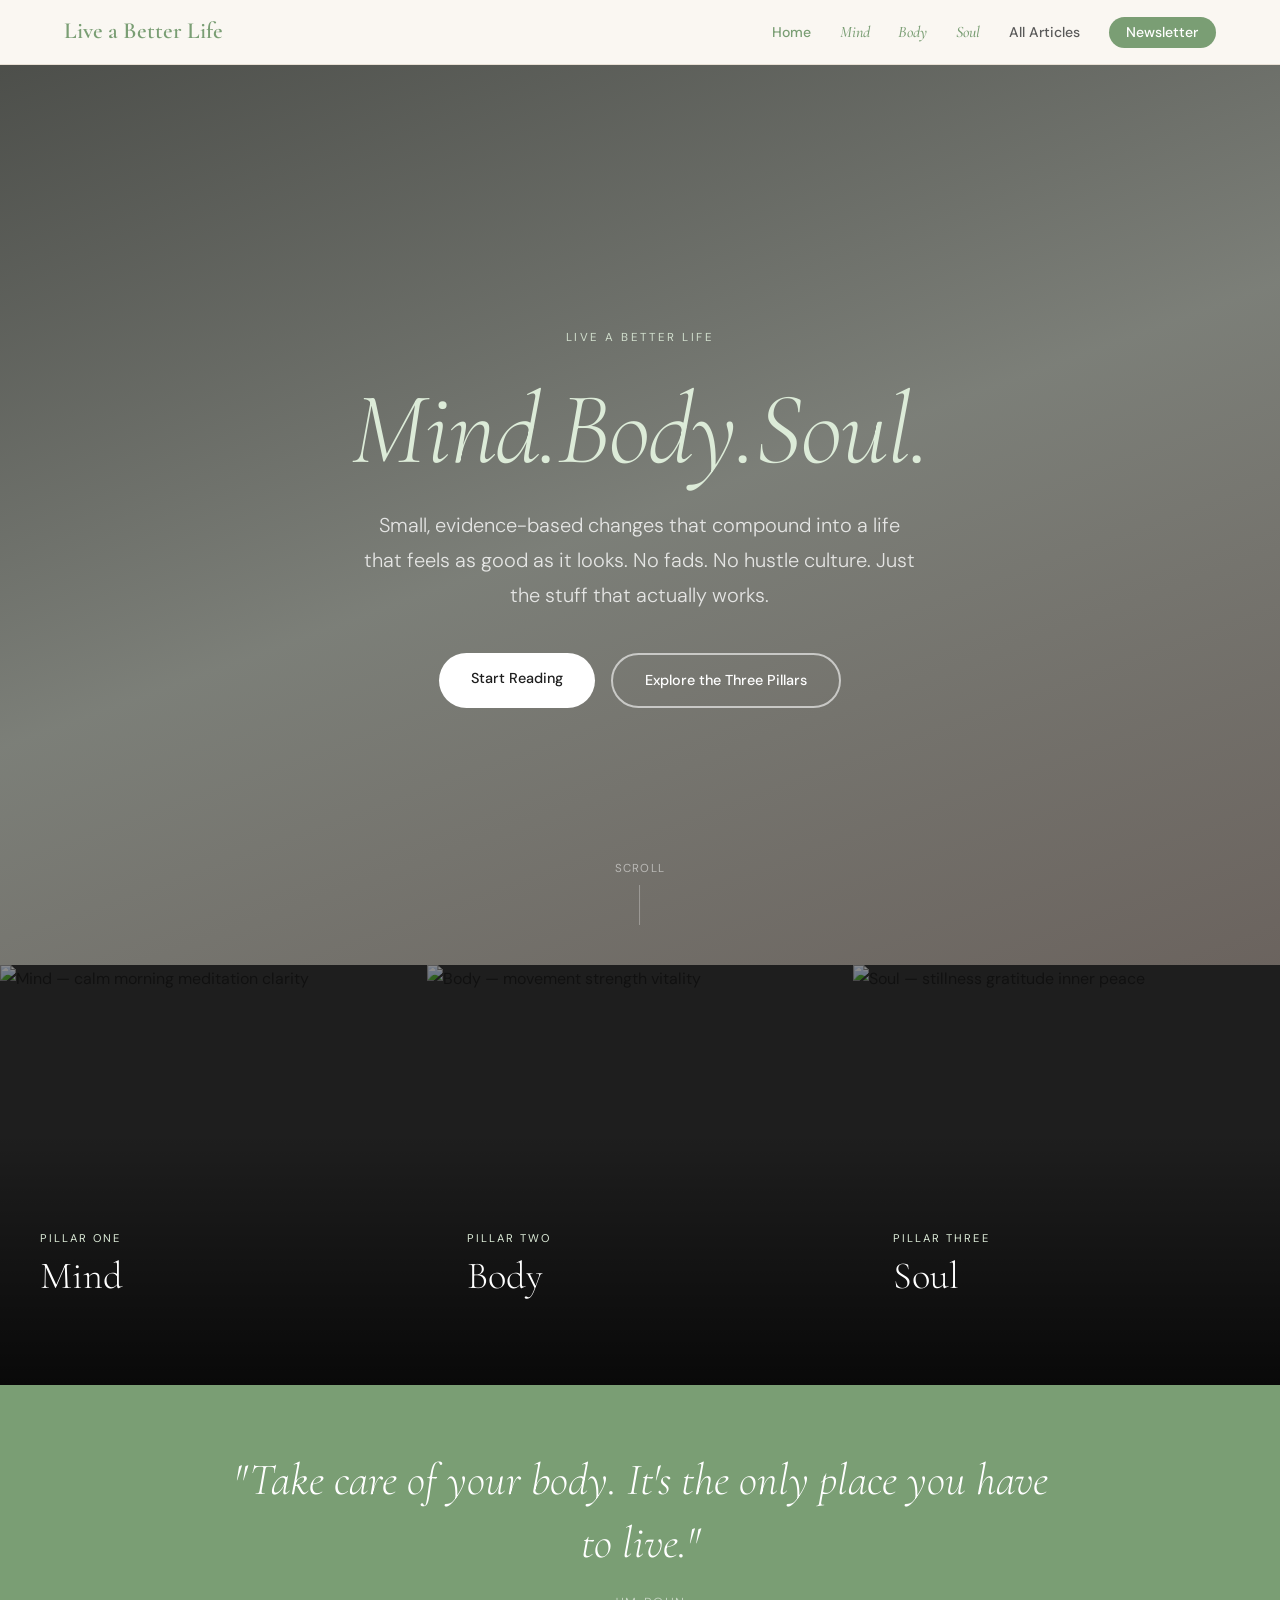
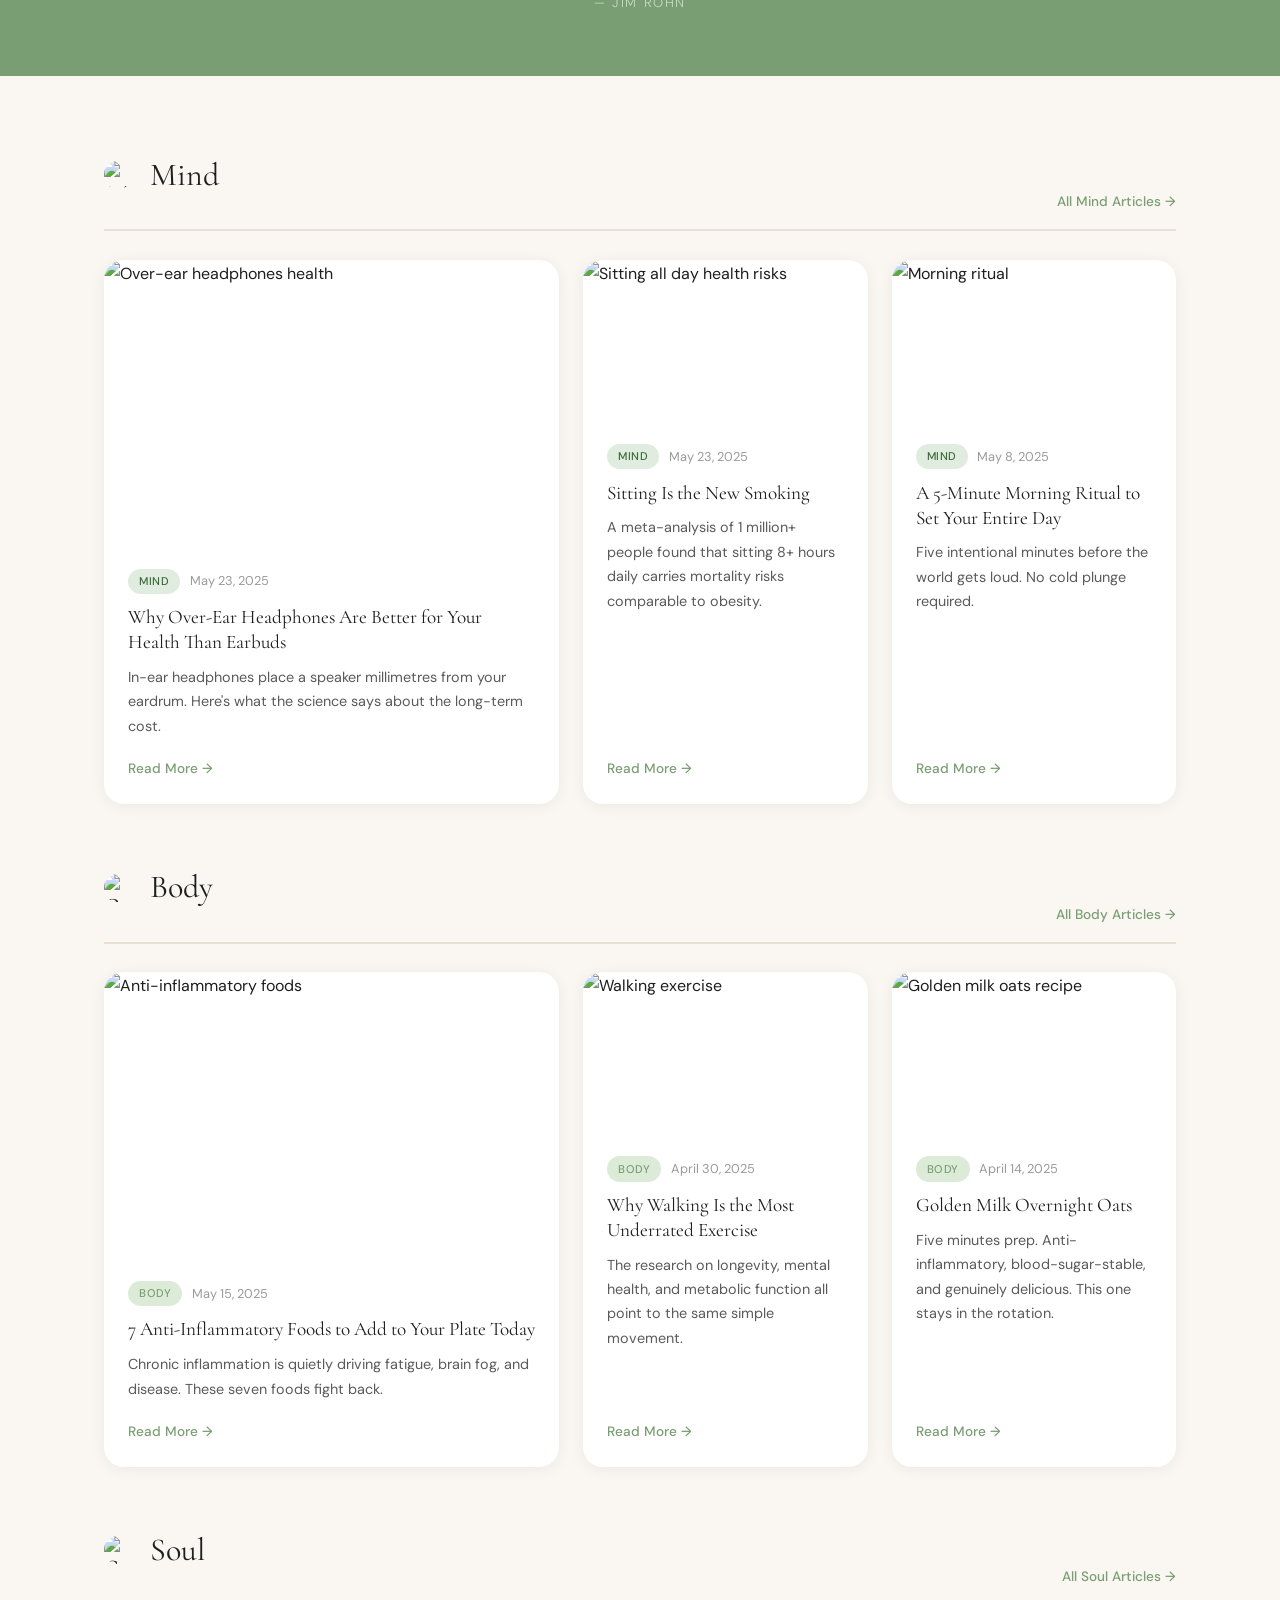
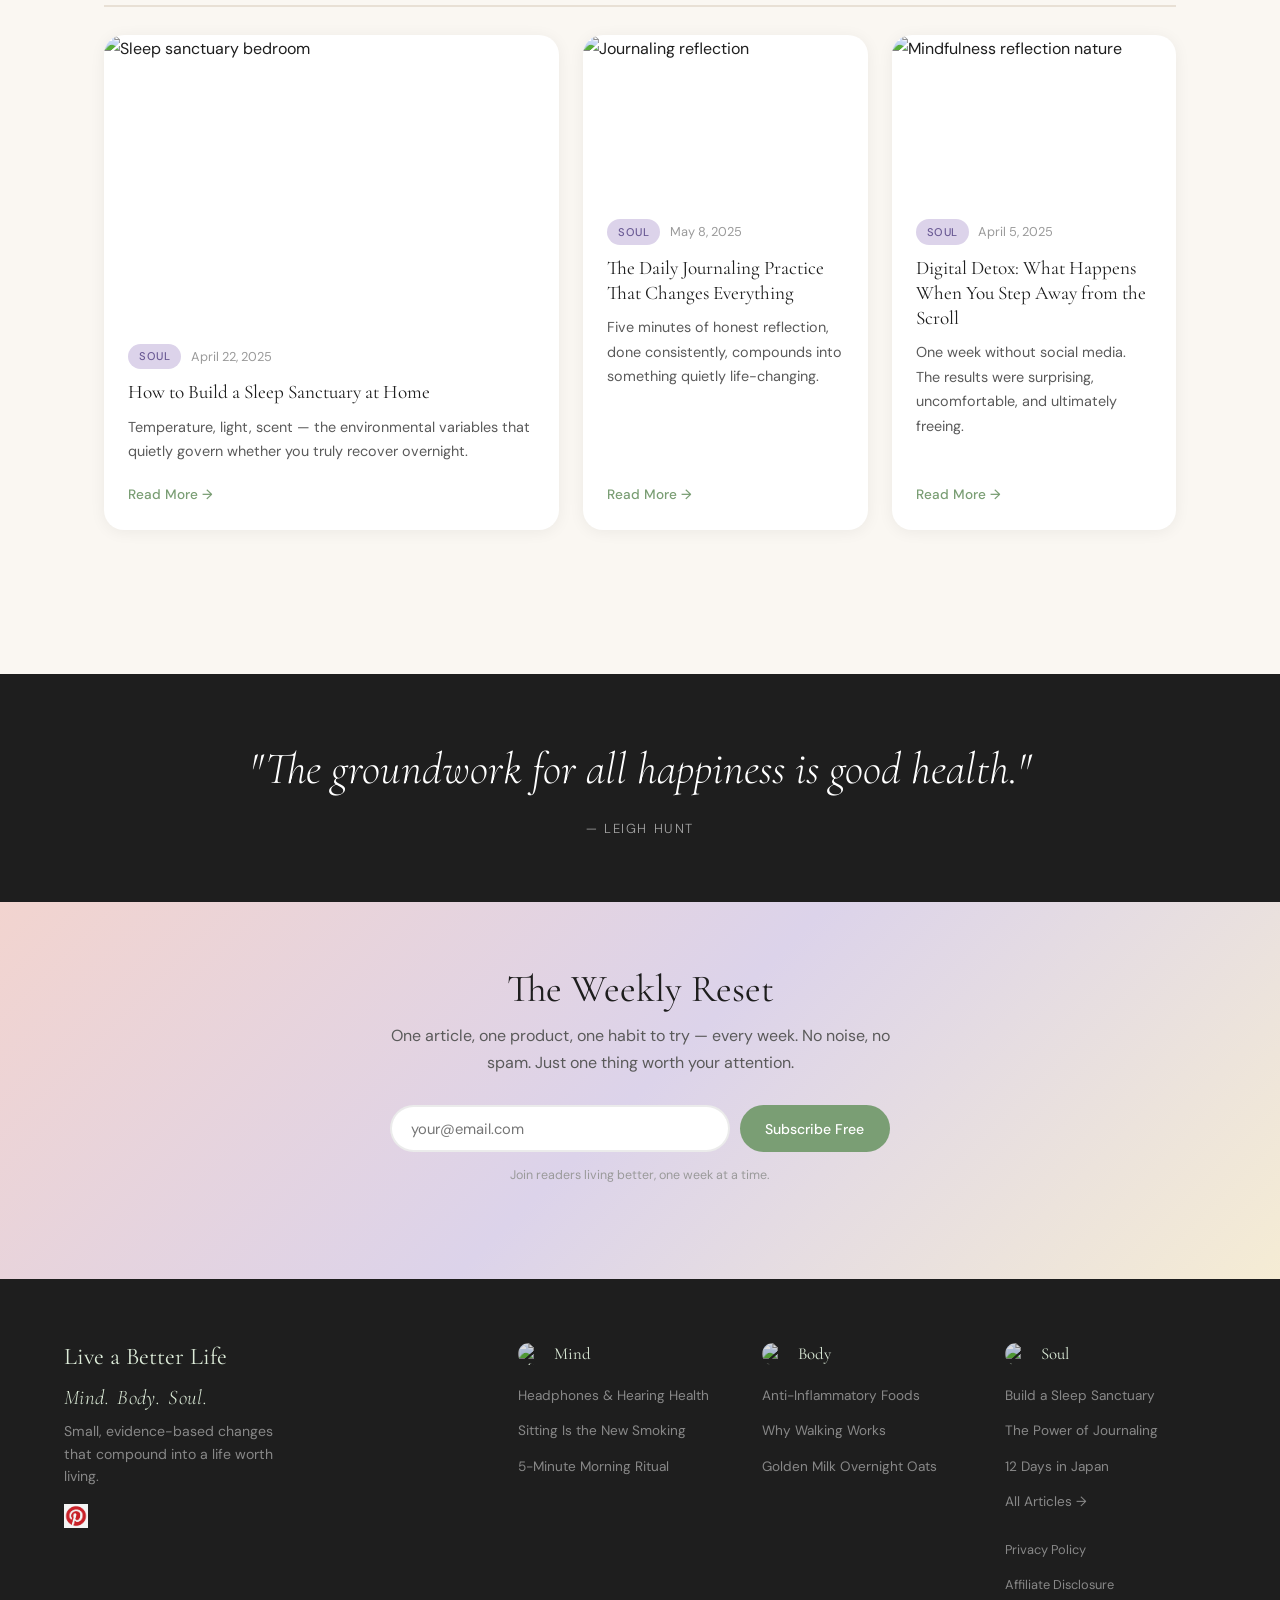
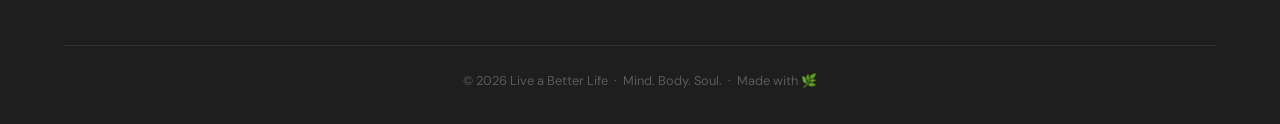
==== commit 8bbeac43: "1.15 - Target Affiliate Pgm verification" ====
--- a/index.html
+++ b/index.html
@@ -25,7 +25,13 @@
     gtag('js', new Date());
     gtag('config', 'G-XXXXXXXXXX');
   </script> -->
-<!-- ═══════════════════════════════════════════════ --></head>
+<!-- ═══════════════════════════════════════════════ -->
+<!----- Target Affiliate-->
+<meta name='impact-site-verification' value='e26fc6a8-357c-403a-9c33-0c74e44ec13b'>
+<!-- End-->
+
+
+</head>
 <body>
 <!-- NAV -->
 <div id="site-nav"></div>
@@ -35,7 +41,7 @@
 <div class="mbs-hero-overlay"></div>
 <div class="mbs-hero-content">
 <span class="mbs-eyebrow">Live a Better Life</span>
-<h1>Mind.<em>Body.</em>Soul.</h1>
+<h1><em>Mind.</em><em>Body.</em><em>Soul.</em></h1>
 <p class="mbs-hero-tagline">Small, evidence-based changes that compound into a life that feels as good as it looks. No fads. No hustle culture. Just the stuff that actually works.</p>
 <div class="mbs-hero-btns">
 <a class="btn-hero-primary" href="#articles">Start Reading</a>
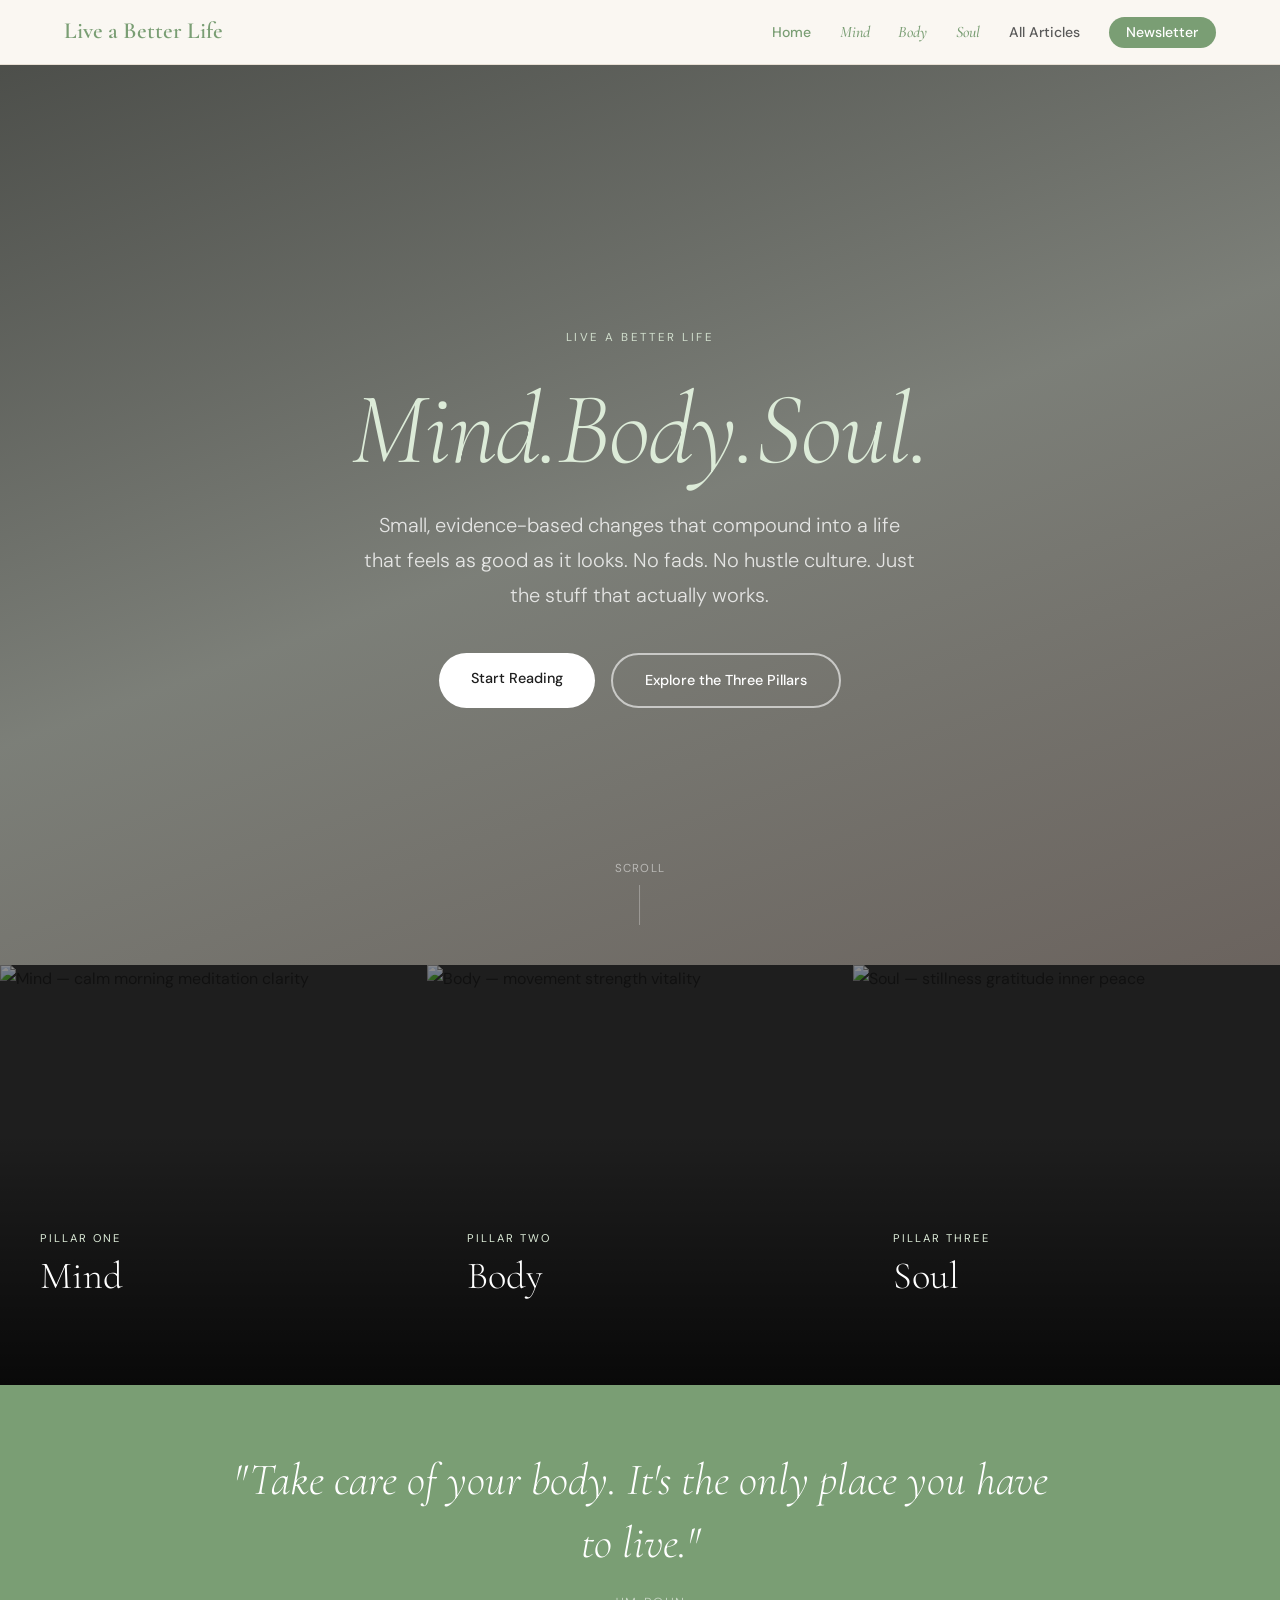
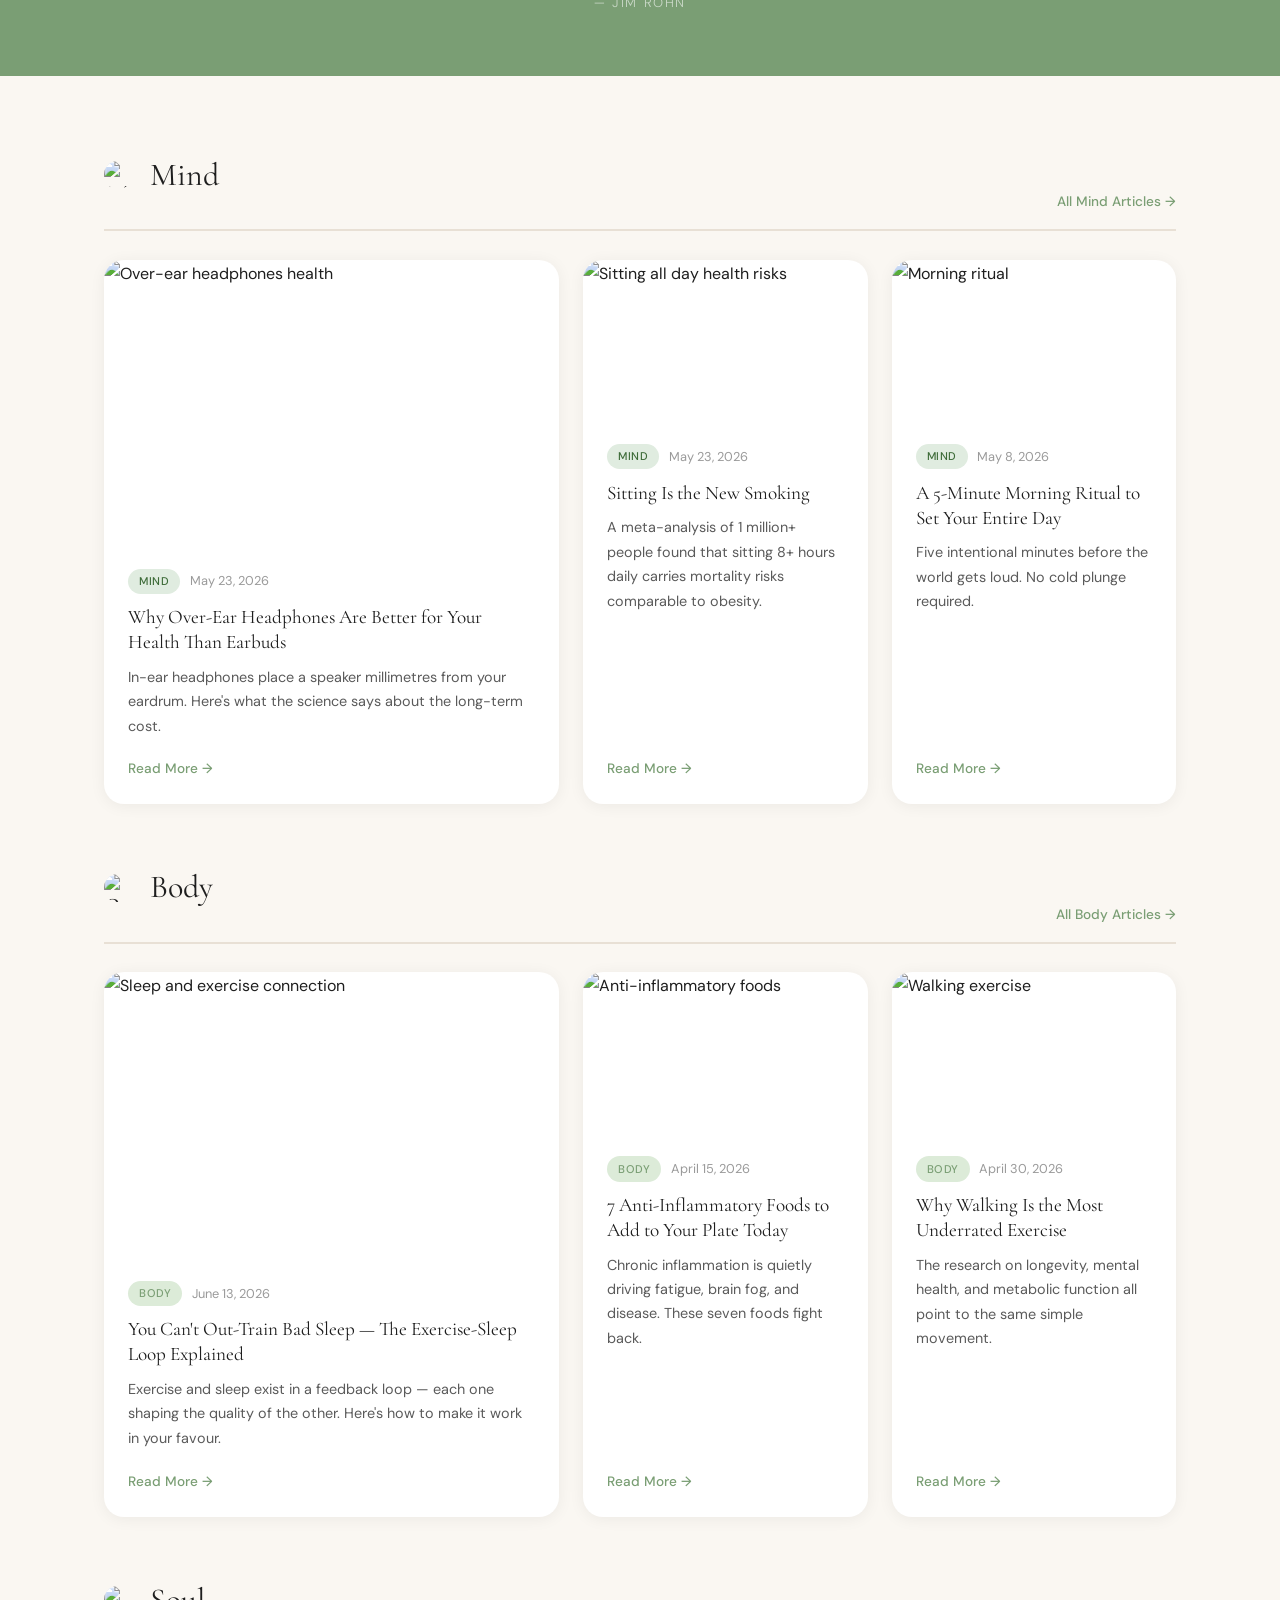
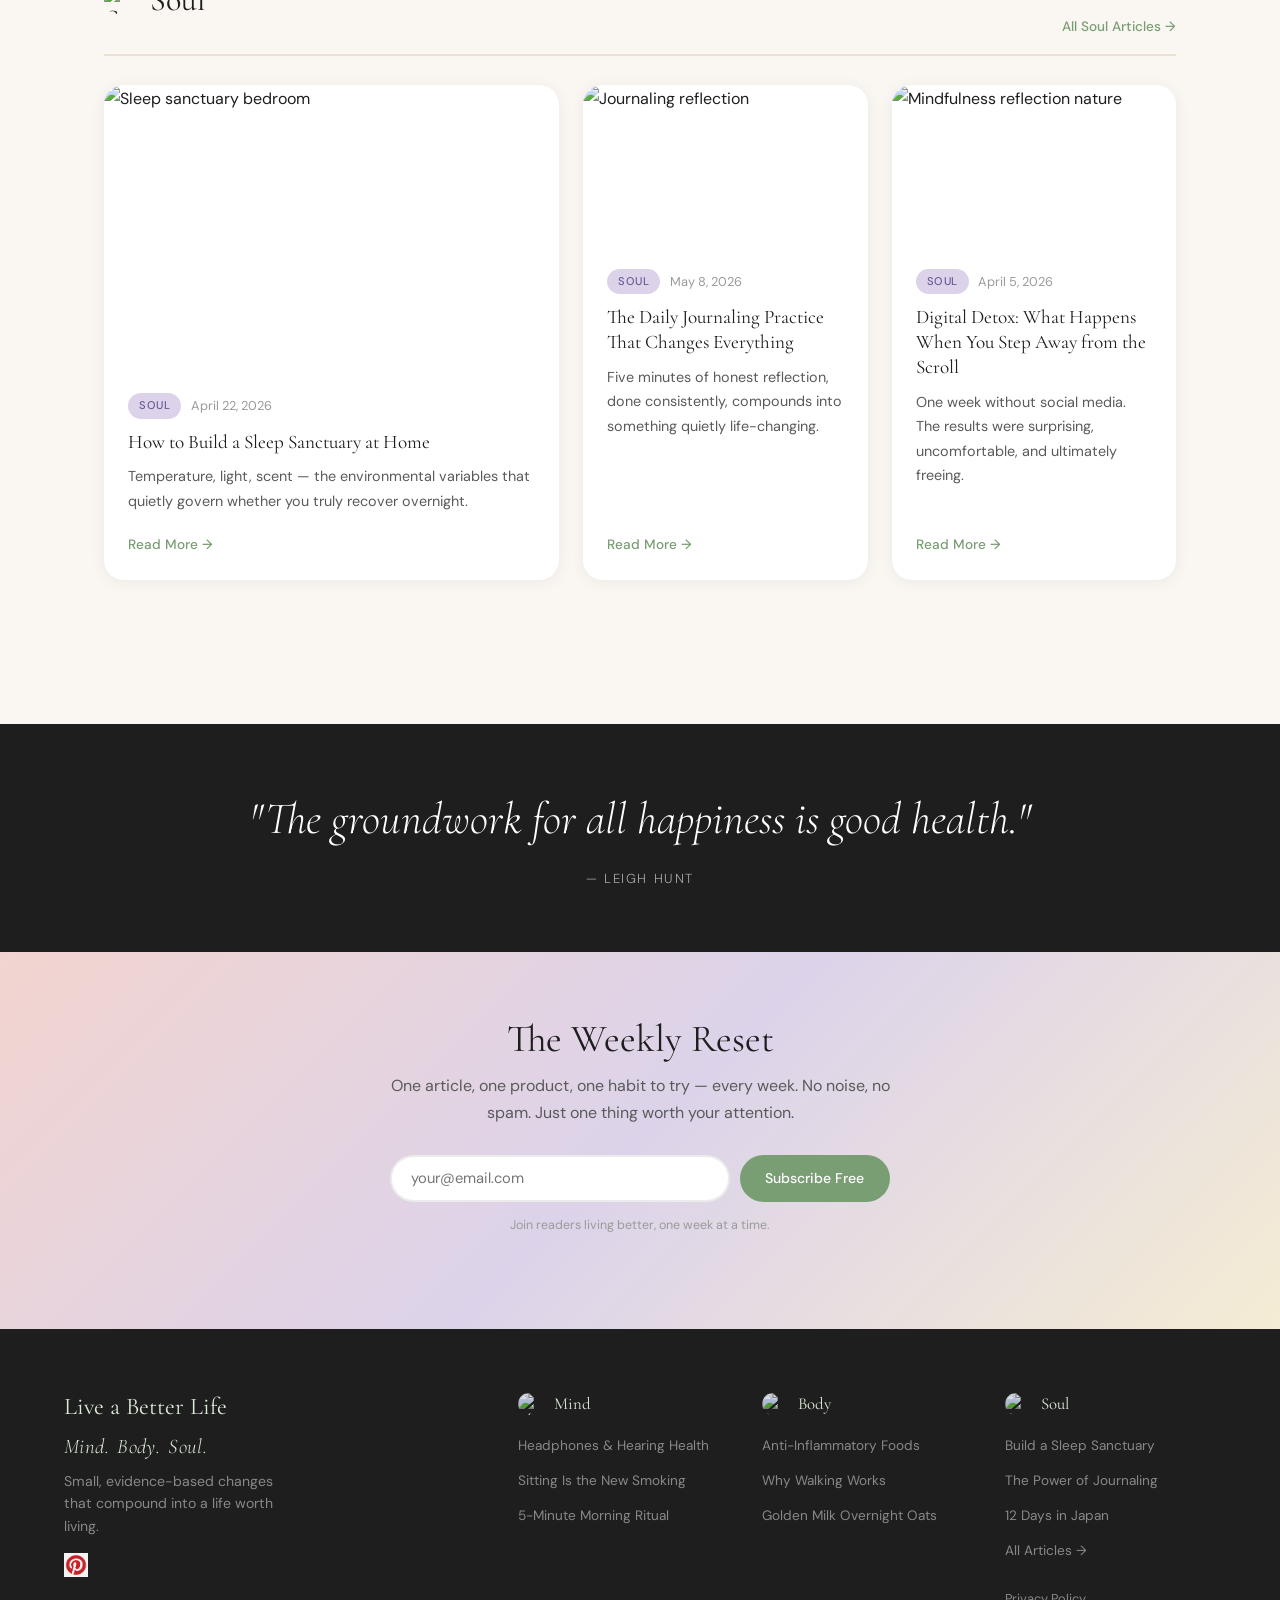
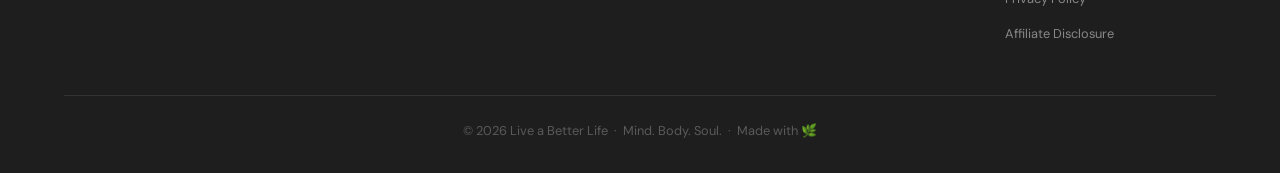
==== commit 726530b6: "index.html date correction" ====
--- a/index.html
+++ b/index.html
@@ -101,7 +101,7 @@
 <div class="article-card-body">
 <div class="article-card-meta">
 <span class="blog-category work">Mind</span>
-<span class="blog-date">May 23, 2025</span>
+<span class="blog-date">May 23, 2026</span>
 </div>
 <h3>Why Over-Ear Headphones Are Better for Your Health Than Earbuds</h3>
 <p>In-ear headphones place a speaker millimetres from your eardrum. Here's what the science says about the long-term cost.</p>
@@ -113,7 +113,7 @@
 <div class="article-card-body">
 <div class="article-card-meta">
 <span class="blog-category work">Mind</span>
-<span class="blog-date">May 23, 2025</span>
+<span class="blog-date">May 23, 2026</span>
 </div>
 <h3>Sitting Is the New Smoking</h3>
 <p>A meta-analysis of 1 million+ people found that sitting 8+ hours daily carries mortality risks comparable to obesity.</p>
@@ -125,7 +125,7 @@
 <div class="article-card-body">
 <div class="article-card-meta">
 <span class="blog-category work">Mind</span>
-<span class="blog-date">May 8, 2025</span>
+<span class="blog-date">May 8, 2026</span>
 </div>
 <h3>A 5-Minute Morning Ritual to Set Your Entire Day</h3>
 <p>Five intentional minutes before the world gets loud. No cold plunge required.</p>
@@ -141,12 +141,24 @@
 <a class="mbs-see-all" href="blog.html?cat=body">All Body Articles →</a>
 </div>
 <div class="mbs-articles-row">
+<a class="article-card fade-in" href="blog-post-10.html">
+<img alt="Sleep and exercise connection" src="https://images.unsplash.com/photo-1541781774459-bb2af2f05b55?w=700&q=80&fit=crop"/>
+<div class="article-card-body">
+<div class="article-card-meta">
+<span class="blog-category">Body</span>
+<span class="blog-date">June 13, 2026</span>
+</div>
+<h3>You Can&#39;t Out-Train Bad Sleep — The Exercise-Sleep Loop Explained</h3>
+<p>Exercise and sleep exist in a feedback loop — each one shaping the quality of the other. Here&#39;s how to make it work in your favour.</p>
+<span class="read-more">Read More →</span>
+</div>
+</a>
 <a class="article-card fade-in" href="blog-post-1.html">
-<img alt="Anti-inflammatory foods" src="https://images.unsplash.com/photo-1512621776951-a57141f2eefd?w=700&amp;q=80&amp;fit=crop">
+<img alt="Anti-inflammatory foods" src="https://images.unsplash.com/photo-1512621776951-a57141f2eefd?w=700&q=80&fit=crop">
 <div class="article-card-body">
 <div class="article-card-meta">
 <span class="blog-category">Body</span>
-<span class="blog-date">May 15, 2025</span>
+<span class="blog-date">April 15, 2026</span>
 </div>
 <h3>7 Anti-Inflammatory Foods to Add to Your Plate Today</h3>
 <p>Chronic inflammation is quietly driving fatigue, brain fog, and disease. These seven foods fight back.</p>
@@ -154,26 +166,14 @@
 </div>
 </img></a>
 <a class="article-card fade-in" href="blog-post-3.html">
-<img alt="Walking exercise" src="https://images.unsplash.com/photo-1476480862126-209bfaa8edc8?w=500&amp;q=80&amp;fit=crop"/>
+<img alt="Walking exercise" src="https://images.unsplash.com/photo-1476480862126-209bfaa8edc8?w=500&q=80&fit=crop"/>
 <div class="article-card-body">
 <div class="article-card-meta">
 <span class="blog-category">Body</span>
-<span class="blog-date">April 30, 2025</span>
+<span class="blog-date">April 30, 2026</span>
 </div>
 <h3>Why Walking Is the Most Underrated Exercise</h3>
 <p>The research on longevity, mental health, and metabolic function all point to the same simple movement.</p>
-<span class="read-more">Read More →</span>
-</div>
-</a>
-<a class="article-card fade-in" href="blog-post-5.html">
-<img alt="Golden milk oats recipe" src="https://images.unsplash.com/photo-1571748982800-fa51082c2224?w=500&amp;q=80&amp;fit=crop"/>
-<div class="article-card-body">
-<div class="article-card-meta">
-<span class="blog-category">Body</span>
-<span class="blog-date">April 14, 2025</span>
-</div>
-<h3>Golden Milk Overnight Oats</h3>
-<p>Five minutes prep. Anti-inflammatory, blood-sugar-stable, and genuinely delicious. This one stays in the rotation.</p>
 <span class="read-more">Read More →</span>
 </div>
 </a>
@@ -191,7 +191,7 @@
 <div class="article-card-body">
 <div class="article-card-meta">
 <span class="blog-category mindfulness">Soul</span>
-<span class="blog-date">April 22, 2025</span>
+<span class="blog-date">April 22, 2026</span>
 </div>
 <h3>How to Build a Sleep Sanctuary at Home</h3>
 <p>Temperature, light, scent — the environmental variables that quietly govern whether you truly recover overnight.</p>
@@ -203,7 +203,7 @@
 <div class="article-card-body">
 <div class="article-card-meta">
 <span class="blog-category mindfulness">Soul</span>
-<span class="blog-date">May 8, 2025</span>
+<span class="blog-date">May 8, 2026</span>
 </div>
 <h3>The Daily Journaling Practice That Changes Everything</h3>
 <p>Five minutes of honest reflection, done consistently, compounds into something quietly life-changing.</p>
@@ -215,7 +215,7 @@
 <div class="article-card-body">
 <div class="article-card-meta">
 <span class="blog-category mindfulness">Soul</span>
-<span class="blog-date">April 5, 2025</span>
+<span class="blog-date">April 5, 2026</span>
 </div>
 <h3>Digital Detox: What Happens When You Step Away from the Scroll</h3>
 <p>One week without social media. The results were surprising, uncomfortable, and ultimately freeing.</p>
